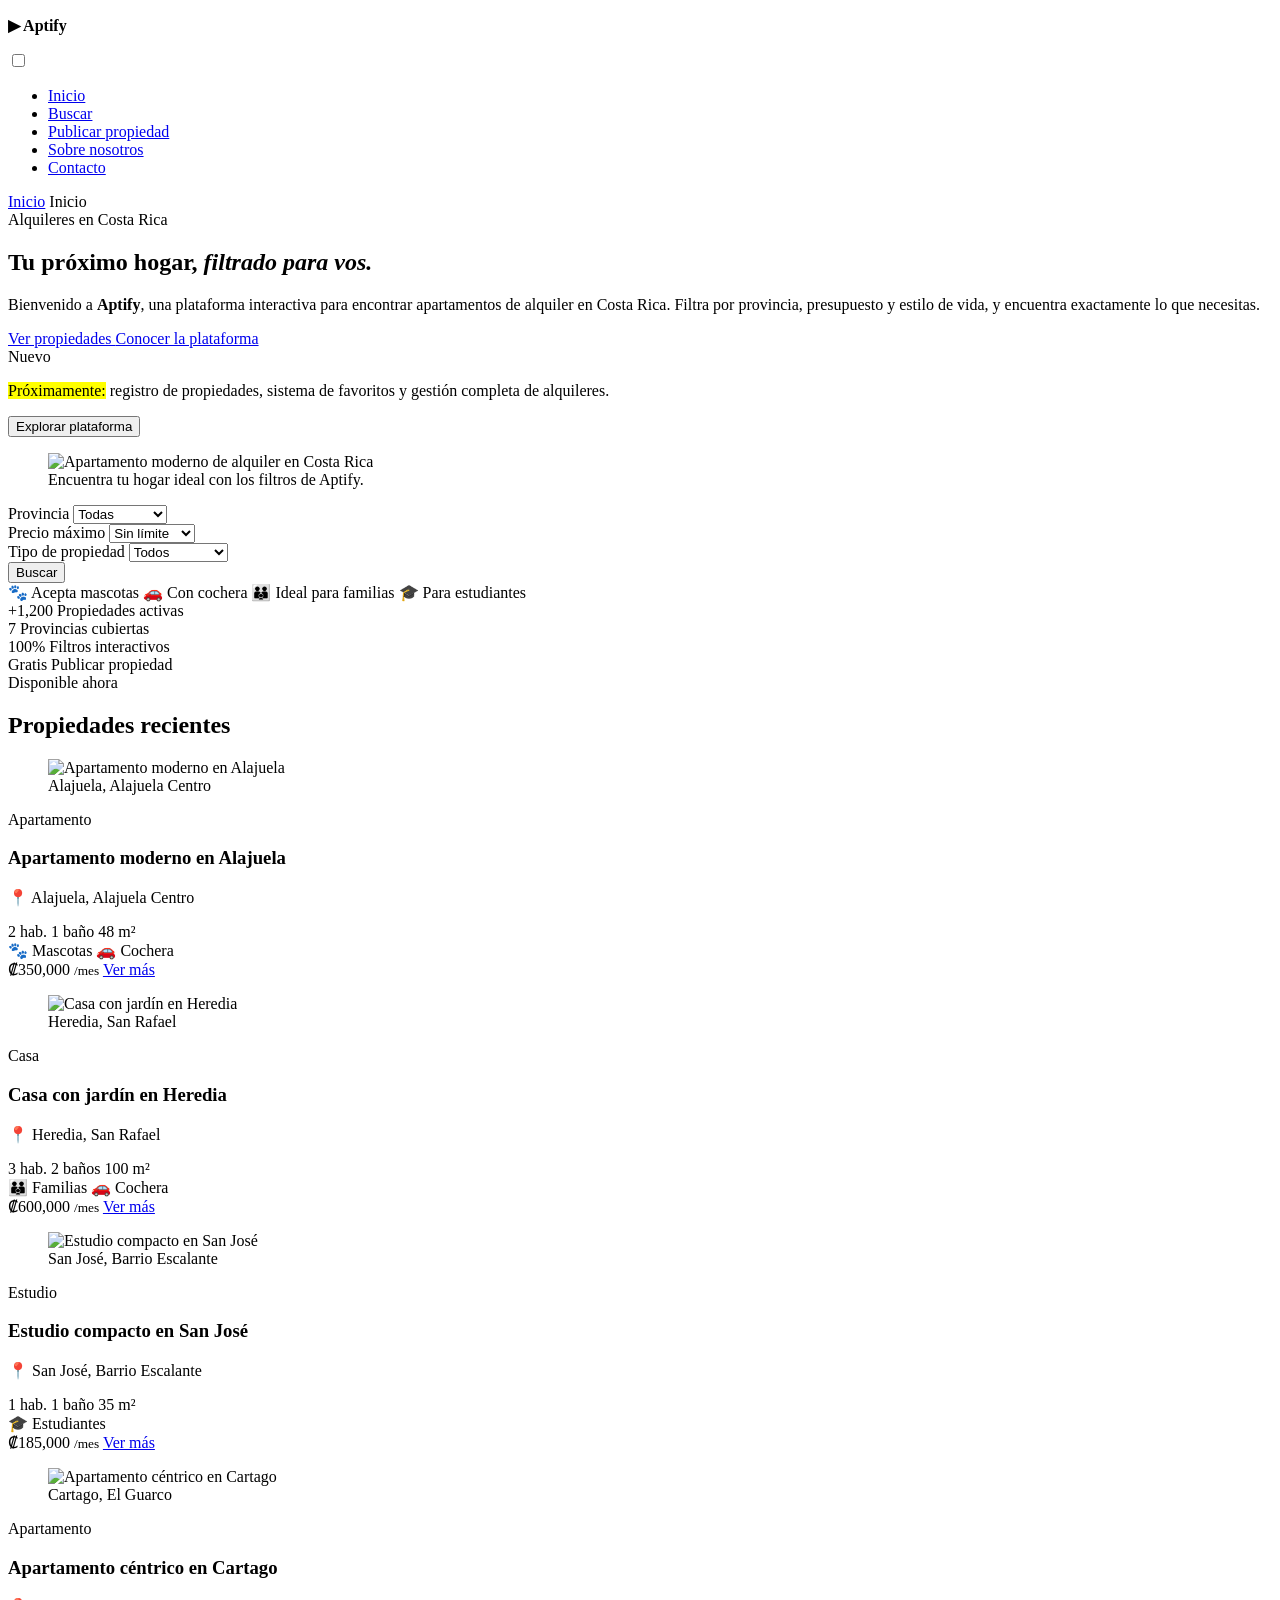
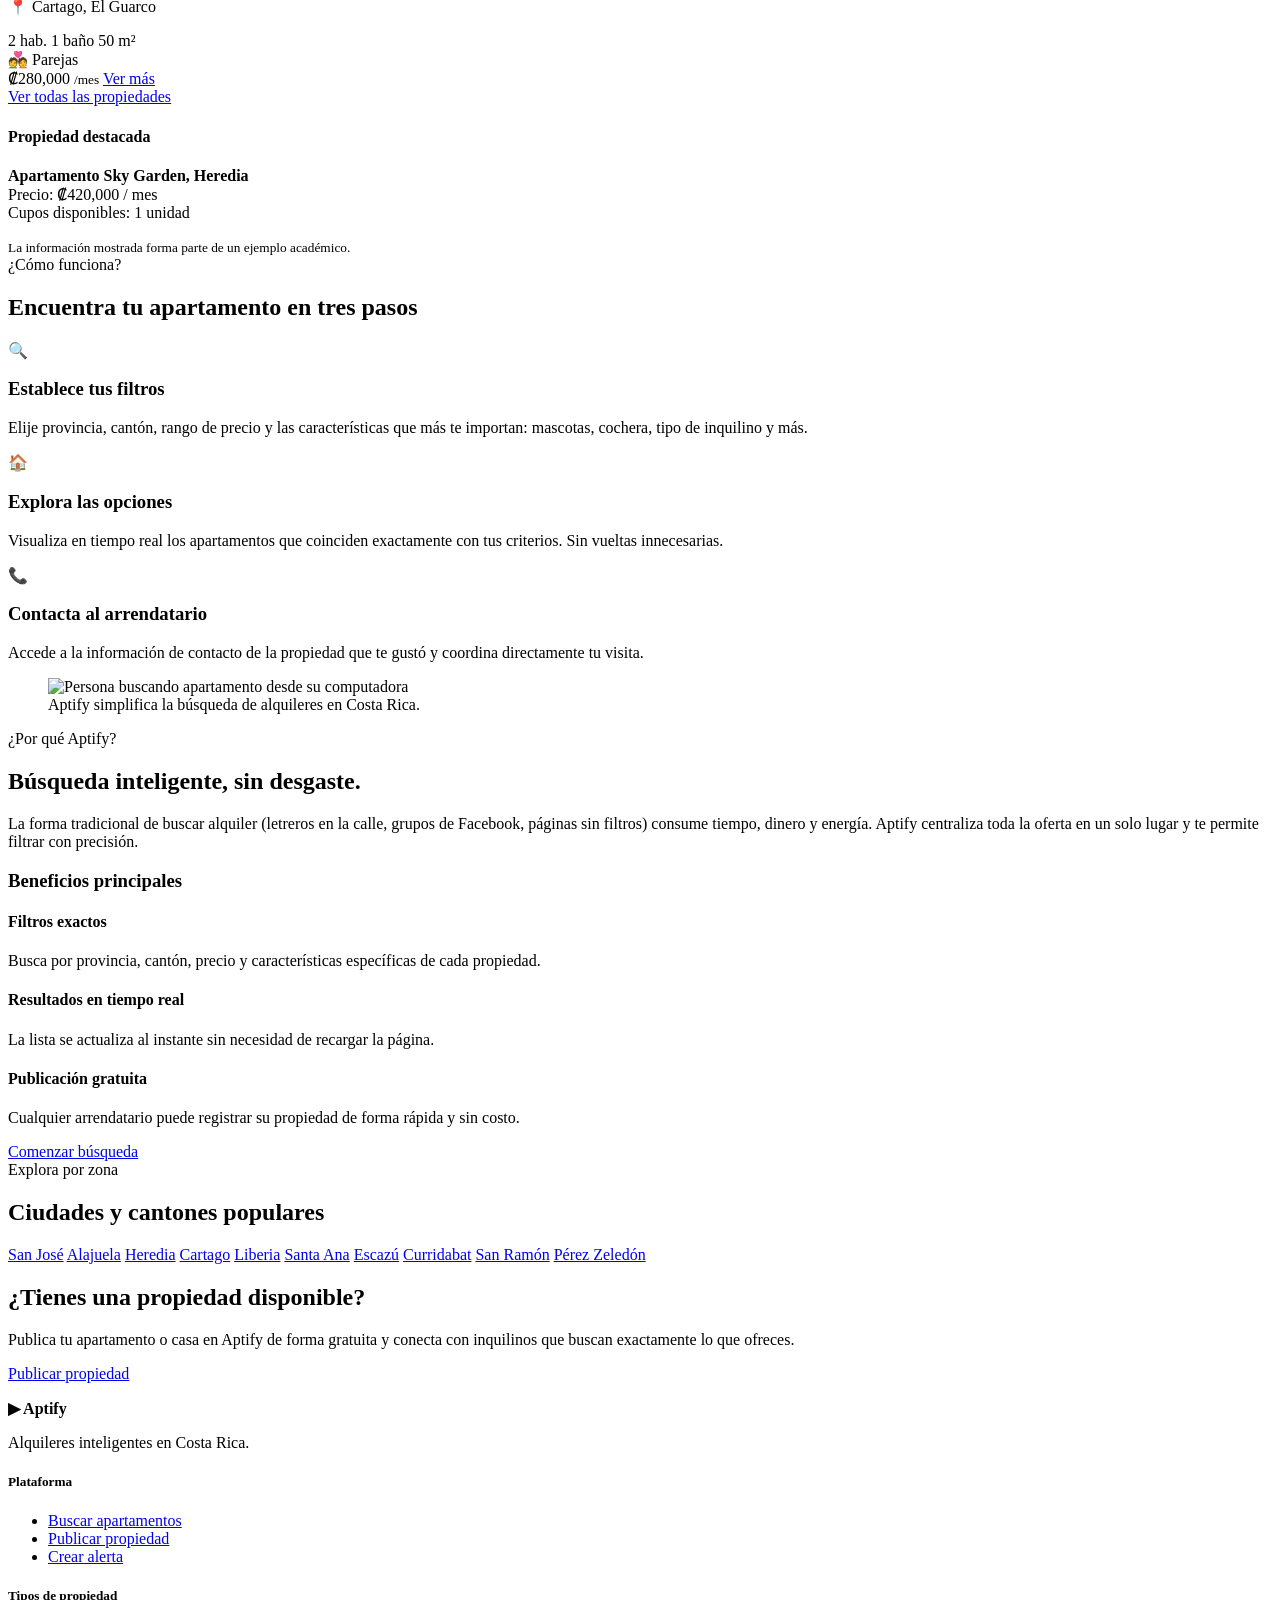
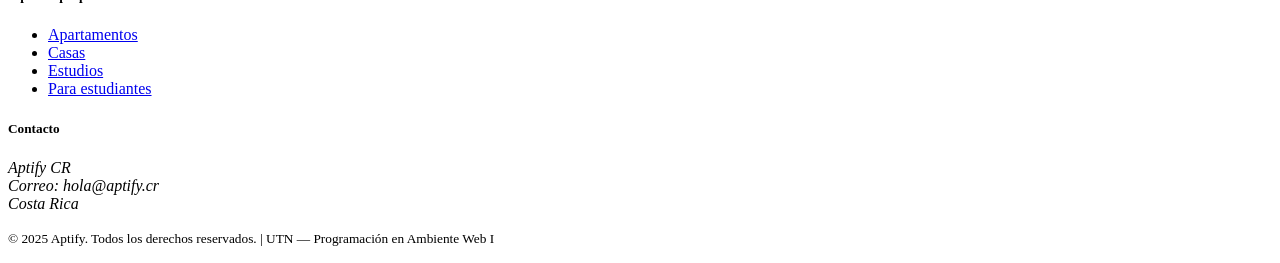
==== index.html @ e304b1ce "feat: Creación del index.html con su contenido, y el style.css sin su contenido" ====
<!DOCTYPE html>
<html lang="es">
<head>
    <meta charset="UTF-8">
    <meta name="viewport" content="width=device-width, initial-scale=1.0">
    <meta name="description" content="Aptify es una plataforma web para 
    buscar apartamentos de alquiler en Costa Rica, con filtros por ubicación, 
    precio y estilo de vida.">
    <meta name="keywords" content="apartamentos, alquiler, Costa Rica, 
    vivienda, mascotas, cochera, familias, estudiantes">
    <meta name="author" content="Aptify">
    <!-- CSS externo principal del sitio -->
    <link rel="stylesheet" href="css/style.css">
    <!-- Tipografías externas desde Google Fonts -->
    <link href="https://fonts.googleapis.com/css2?family=DM+Sans:wght@300;400;500;600&family=Playfair+Display:wght@600;700&display=swap" rel="stylesheet">
    <title>Aptify | Inicio</title>
</head>
<body>

    <!-- Encabezado principal fijo del sitio -->
    <header class="site-header">
        <div class="container header-content">
            <p class="logo"><strong>&#9654; Aptify</strong></p>
            <!-- Checkbox oculto para controlar el menú hamburguesa -->
            <input type="checkbox" id="menu-toggle" class="menu-toggle">
            <!-- Botón visual del menú hamburguesa -->
            <label for="menu-toggle" class="menu-button">
                <span></span>
                <span></span>
                <span></span>
            </label>
            <!-- Navegación principal -->
            <nav class="main-nav">
                <ul>
                    <li><a class="active-link" href="index.html">Inicio</a></li>
                    <li><a href="buscar.html">Buscar</a></li>
                    <li><a href="publicar.html">Publicar propiedad</a></li>
                    <li><a href="#sobre-aptify">Sobre nosotros</a></li>
                    <li><a href="#contacto">Contacto</a></li>
                </ul>
            </nav>
        </div>
    </header>

    <!-- Ubicación actual -->
    <nav class="breadcrumb" aria-label="Ubicación actual">
        <div class="container">
            <a href="index.html">Inicio</a>
            <span>Inicio</span>
        </div>
    </nav>

    <!-- Contenido principal -->
    <main>

        <!-- Sección hero con columnas flotantes -->
        <section id="hero" class="hero">
            <div class="container hero-content">
                <div class="hero-text">
                    <span class="hero-badge">Alquileres en Costa Rica</span>
                    <h1>Tu próximo hogar, <em>filtrado para vos.</em></h1>
                    <p>
                        Bienvenido a <strong>Aptify</strong>, una plataforma interactiva para encontrar
                        apartamentos de alquiler en Costa Rica. Filtra por provincia, presupuesto
                        y estilo de vida, y encuentra exactamente lo que necesitas.
                    </p>
                    <!-- Jerarquía visual de acciones -->
                    <div class="hero-actions">
                        <a class="btn-primary" href="buscar.html">
                            Ver propiedades
                        </a>
                        <a class="btn-link" href="#sobre-aptify">
                            Conocer la plataforma
                        </a>
                    </div>
                    <!-- Caja informativa relativa con etiqueta absoluta -->
                    <div class="hero-info">
                        <span class="info-label">Nuevo</span>
                        <p>
                            <mark>Próximamente:</mark> registro de propiedades, sistema de favoritos
                            y gestión completa de alquileres.
                        </p>
                        <button class="btn-secondary">
                            Explorar plataforma
                        </button>
                    </div>
                </div>
                <!-- Imagen representativa del hero -->
                <figure class="hero-image">
                    <!-- Cambiar el png cuando finalmente tenga una imagen decente -->
                    <img src="assets/images/hero-apartamentos.png" alt="Apartamento moderno de alquiler en Costa Rica">
                    <figcaption>
                        Encuentra tu hogar ideal con los filtros de Aptify.
                    </figcaption>
                </figure>
            </div>
            <!-- Barra de búsqueda rápida dentro del hero -->
            <div class="container">
                <div class="search-bar">
                    <div class="search-field">
                        <label for="provincia">Provincia</label>
                        <select id="provincia" name="provincia">
                            <option value="">Todas</option>
                            <option value="san-jose">San José</option>
                            <option value="alajuela">Alajuela</option>
                            <option value="heredia">Heredia</option>
                            <option value="cartago">Cartago</option>
                            <option value="guanacaste">Guanacaste</option>
                            <option value="puntarenas">Puntarenas</option>
                            <option value="limon">Limón</option>
                        </select>
                    </div>
                    <div class="search-field">
                        <label for="precio">Precio máximo</label>
                        <select id="precio" name="precio">
                            <option value="">Sin límite</option>
                            <option value="200000">₡200,000</option>
                            <option value="350000">₡350,000</option>
                            <option value="500000">₡500,000</option>
                            <option value="700000">₡700,000+</option>
                        </select>
                    </div>
                    <div class="search-field">
                        <label for="tipo">Tipo de propiedad</label>
                        <select id="tipo" name="tipo">
                            <option value="">Todos</option>
                            <option value="apartamento">Apartamento</option>
                            <option value="casa">Casa</option>
                            <option value="estudio">Estudio</option>
                        </select>
                    </div>
                    <button class="btn-primary search-btn">Buscar</button>
                </div>
                <!-- Etiquetas de filtros rápidos -->
                <div class="quick-tags">
                    <span class="tag">&#128062; Acepta mascotas</span>
                    <span class="tag">&#128663; Con cochera</span>
                    <span class="tag">&#128106; Ideal para familias</span>
                    <span class="tag">&#127891; Para estudiantes</span>
                </div>
            </div>
        </section>

        <!-- Estadísticas generales de la plataforma -->
        <section class="stats-section">
            <div class="container stats-grid">
                <div class="stat-card">
                    <span class="stat-num">+1,200</span>
                    <span class="stat-label">Propiedades activas</span>
                </div>
                <div class="stat-card">
                    <span class="stat-num">7</span>
                    <span class="stat-label">Provincias cubiertas</span>
                </div>
                <div class="stat-card">
                    <span class="stat-num">100%</span>
                    <span class="stat-label">Filtros interactivos</span>
                </div>
                <div class="stat-card">
                    <span class="stat-num">Gratis</span>
                    <span class="stat-label">Publicar propiedad</span>
                </div>
            </div>
        </section>

        <!-- Propiedades recientes destacadas -->
        <section class="listings-section">
            <div class="container">
                <span class="section-eyebrow">Disponible ahora</span>
                <h2>Propiedades recientes</h2>
                <div class="listings-grid">

                    <!-- Ejemplo, tarjeta de propiedad 1 -->
                    <article class="property-card">
                        <figure>
                            <img src="assets/images/prop-alajuela.png" alt="Apartamento moderno en Alajuela">
                            <figcaption>Alajuela, Alajuela Centro</figcaption>
                        </figure>
                        <span class="card-label">Apartamento</span>
                        <div class="property-card-content">
                            <h3>Apartamento moderno en Alajuela</h3>
                            <p class="property-location">&#128205; Alajuela, Alajuela Centro</p>
                            <div class="property-features">
                                <span>2 hab.</span>
                                <span>1 baño</span>
                                <span>48 m²</span>
                            </div>
                            <div class="property-tags">
                                <span class="tag tag-sm">&#128062; Mascotas</span>
                                <span class="tag tag-sm">&#128663; Cochera</span>
                            </div>
                            <div class="property-footer">
                                <span class="property-price">₡350,000 <small>/mes</small></span>
                                <a href="#" class="btn-card">Ver más</a>
                            </div>
                        </div>
                    </article>

                    <!-- Ejemplo, tarjeta de propiedad 2 -->
                    <article class="property-card">
                        <figure>
                            <img src="assets/images/prop-heredia.png" alt="Casa con jardín en Heredia">
                            <figcaption>Heredia, San Rafael</figcaption>
                        </figure>
                        <span class="card-label">Casa</span>
                        <div class="property-card-content">
                            <h3>Casa con jardín en Heredia</h3>
                            <p class="property-location">&#128205; Heredia, San Rafael</p>
                            <div class="property-features">
                                <span>3 hab.</span>
                                <span>2 baños</span>
                                <span>100 m²</span>
                            </div>
                            <div class="property-tags">
                                <span class="tag tag-sm">&#128106; Familias</span>
                                <span class="tag tag-sm">&#128663; Cochera</span>
                            </div>
                            <div class="property-footer">
                                <span class="property-price">₡600,000 <small>/mes</small></span>
                                <a href="#" class="btn-card">Ver más</a>
                            </div>
                        </div>
                    </article>

                    <!-- Ejemplo, tarjeta de propiedad 3 -->
                    <article class="property-card">
                        <figure>
                            <img src="assets/images/prop-sanjose.png" alt="Estudio compacto en San José">
                            <figcaption>San José, Barrio Escalante</figcaption>
                        </figure>
                        <span class="card-label">Estudio</span>
                        <div class="property-card-content">
                            <h3>Estudio compacto en San José</h3>
                            <p class="property-location">&#128205; San José, Barrio Escalante</p>
                            <div class="property-features">
                                <span>1 hab.</span>
                                <span>1 baño</span>
                                <span>35 m²</span>
                            </div>
                            <div class="property-tags">
                                <span class="tag tag-sm">&#127891; Estudiantes</span>
                            </div>
                            <div class="property-footer">
                                <span class="property-price">₡185,000 <small>/mes</small></span>
                                <a href="#" class="btn-card">Ver más</a>
                            </div>
                        </div>
                    </article>

                    <!-- Ejemplo, tarjeta de propiedad 4 -->
                    <article class="property-card">
                        <figure>
                            <img src="assets/images/prop-cartago.png" alt="Apartamento céntrico en Cartago">
                            <figcaption>Cartago, El Guarco</figcaption>
                        </figure>
                        <span class="card-label">Apartamento</span>
                        <div class="property-card-content">
                            <h3>Apartamento céntrico en Cartago</h3>
                            <p class="property-location">&#128205; Cartago, El Guarco</p>
                            <div class="property-features">
                                <span>2 hab.</span>
                                <span>1 baño</span>
                                <span>50 m²</span>
                            </div>
                            <div class="property-tags">
                                <span class="tag tag-sm">&#128145; Parejas</span>
                            </div>
                            <div class="property-footer">
                                <span class="property-price">₡280,000 <small>/mes</small></span>
                                <a href="#" class="btn-card">Ver más</a>
                            </div>
                        </div>
                    </article>

                </div>
                <!-- Acción para ver todas las propiedades -->
                <div class="listings-cta">
                    <a href="buscar.html" class="btn-primary">Ver todas las propiedades</a>
                </div>
            </div>
        </section>

        <!-- Aside: propiedad destacada -->
        <aside>
            <h4>Propiedad destacada</h4>
            <p>
                <strong>Apartamento Sky Garden, Heredia</strong><br>
                Precio: <span>₡420,000 / mes</span><br>
                Cupos disponibles: <span>1 unidad</span>
            </p>
            <small>
                La información mostrada forma parte de un ejemplo académico.
            </small>
        </aside>

        <!-- Cómo funciona la plataforma -->
        <section id="como-funciona" class="how-section">
            <div class="container">
                <span class="section-eyebrow">¿Cómo funciona?</span>
                <h2>Encuentra tu apartamento en tres pasos</h2>
                <div class="steps-grid">
                    <article class="step-card">
                        <div class="step-icon">&#128269;</div>
                        <h3>Establece tus filtros</h3>
                        <p>Elije provincia, cantón, rango de precio y las características 
                            que más te importan: mascotas, cochera, tipo de inquilino y más.</p>
                    </article>
                    <article class="step-card">
                        <div class="step-icon">&#127968;</div>
                        <h3>Explora las opciones</h3>
                        <p>Visualiza en tiempo real los apartamentos que coinciden 
                            exactamente con tus criterios. Sin vueltas innecesarias.</p>
                    </article>
                    <article class="step-card">
                        <div class="step-icon">&#128222;</div>
                        <h3>Contacta al arrendatario</h3>
                        <p>Accede a la información de contacto de la propiedad que te 
                            gustó y coordina directamente tu visita.</p>
                    </article>
                </div>
            </div>
        </section>

        <!-- Por qué elegir Aptify -->
        <section id="sobre-aptify" class="about-section">
            <div class="container about-content">
                <!-- Imagen representativa para cuando la tengamos -->
                <figure class="about-image">
                    <img src="assets/images/about-aptify.png" alt="Persona buscando apartamento desde su computadora">
                    <figcaption>
                        Aptify simplifica la búsqueda de alquileres en Costa Rica.
                    </figcaption>
                </figure>
                <div class="about-text">
                    <span class="section-eyebrow">¿Por qué Aptify?</span>
                    <h2>Búsqueda inteligente, sin desgaste.</h2>
                    <p>
                        La forma tradicional de buscar alquiler (letreros en la calle, grupos de
                        Facebook, páginas sin filtros) consume tiempo, dinero y energía. Aptify
                        centraliza toda la oferta en un solo lugar y te permite filtrar con precisión.
                    </p>
                    <h3>Beneficios principales</h3>
                    <div class="benefits-grid">
                        <article class="benefit-card">
                            <h4>Filtros exactos</h4>
                            <p>Busca por provincia, cantón, precio y características 
                                específicas de cada propiedad.</p>
                        </article>
                        <article class="benefit-card">
                            <h4>Resultados en tiempo real</h4>
                            <p>La lista se actualiza al instante sin necesidad de recargar la página.</p>
                        </article>
                        <article class="benefit-card">
                            <h4>Publicación gratuita</h4>
                            <p>Cualquier arrendatario puede registrar su propiedad de forma rápida y sin costo.</p>
                        </article>
                    </div>
                    <a href="buscar.html" class="btn-primary">Comenzar búsqueda</a>
                </div>
            </div>
        </section>

        <!-- Zonas populares para alquilar -->
        <section class="locations-section">
            <div class="container">
                <span class="section-eyebrow">Explora por zona</span>
                <h2>Ciudades y cantones populares</h2>
                <div class="locations-grid">
                    <a href="#" class="location-chip">San José</a>
                    <a href="#" class="location-chip">Alajuela</a>
                    <a href="#" class="location-chip">Heredia</a>
                    <a href="#" class="location-chip">Cartago</a>
                    <a href="#" class="location-chip">Liberia</a>
                    <a href="#" class="location-chip">Santa Ana</a>
                    <a href="#" class="location-chip">Escazú</a>
                    <a href="#" class="location-chip">Curridabat</a>
                    <a href="#" class="location-chip">San Ramón</a>
                    <a href="#" class="location-chip">Pérez Zeledón</a>
                </div>
            </div>
        </section>

        <!-- Banner de llamada a acción: publicar propiedad -->
        <section class="cta-banner">
            <div class="container cta-content">
                <div class="cta-text">
                    <h2>¿Tienes una propiedad disponible?</h2>
                    <p>
                        Publica tu apartamento o casa en Aptify de forma gratuita y conecta
                        con inquilinos que buscan exactamente lo que ofreces.
                    </p>
                </div>
                <a href="publicar.html" class="btn-gold">Publicar propiedad</a>
            </div>
        </section>

    </main>

    <!-- Pie de página -->
    <footer id="contacto">
        <div class="container footer-content">
            <div class="footer-brand">
                <p class="footer-logo"><strong>&#9654; Aptify</strong></p>
                <p class="footer-tagline">Alquileres inteligentes en Costa Rica.</p>
            </div>
            <div class="footer-col">
                <h5>Plataforma</h5>
                <ul>
                    <li><a href="buscar.html">Buscar apartamentos</a></li>
                    <li><a href="publicar.html">Publicar propiedad</a></li>
                    <li><a href="#">Crear alerta</a></li>
                </ul>
            </div>
            <div class="footer-col">
                <h5>Tipos de propiedad</h5>
                <ul>
                    <li><a href="#">Apartamentos</a></li>
                    <li><a href="#">Casas</a></li>
                    <li><a href="#">Estudios</a></li>
                    <li><a href="#">Para estudiantes</a></li>
                </ul>
            </div>
            <div class="footer-col">
                <h5>Contacto</h5>
                <address>
                    Aptify CR<br>
                    Correo: hola@aptify.cr<br>
                    Costa Rica
                </address>
            </div>
        </div>
        <p>
            <small>&copy; 2025 Aptify. Todos los derechos reservados. | UTN — Programación en Ambiente Web I</small>
        </p>
    </footer>

</body>
</html>
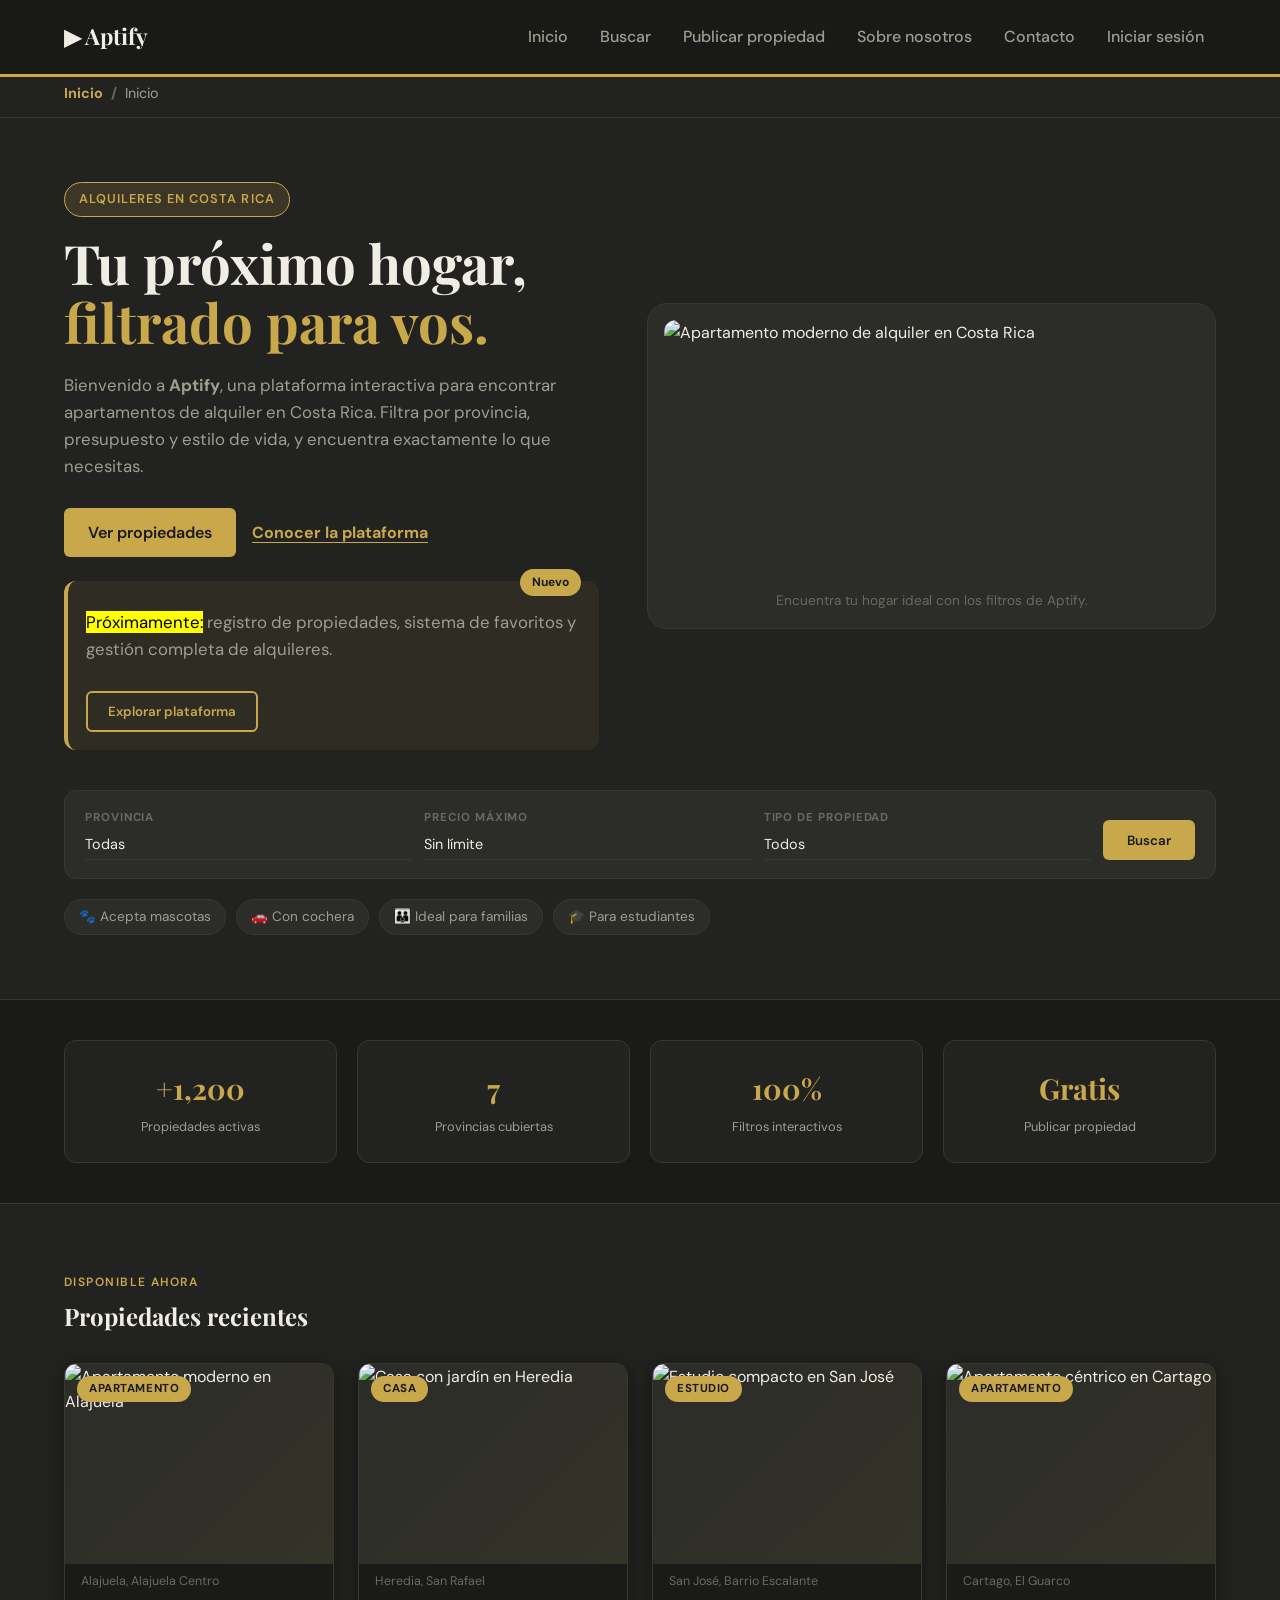
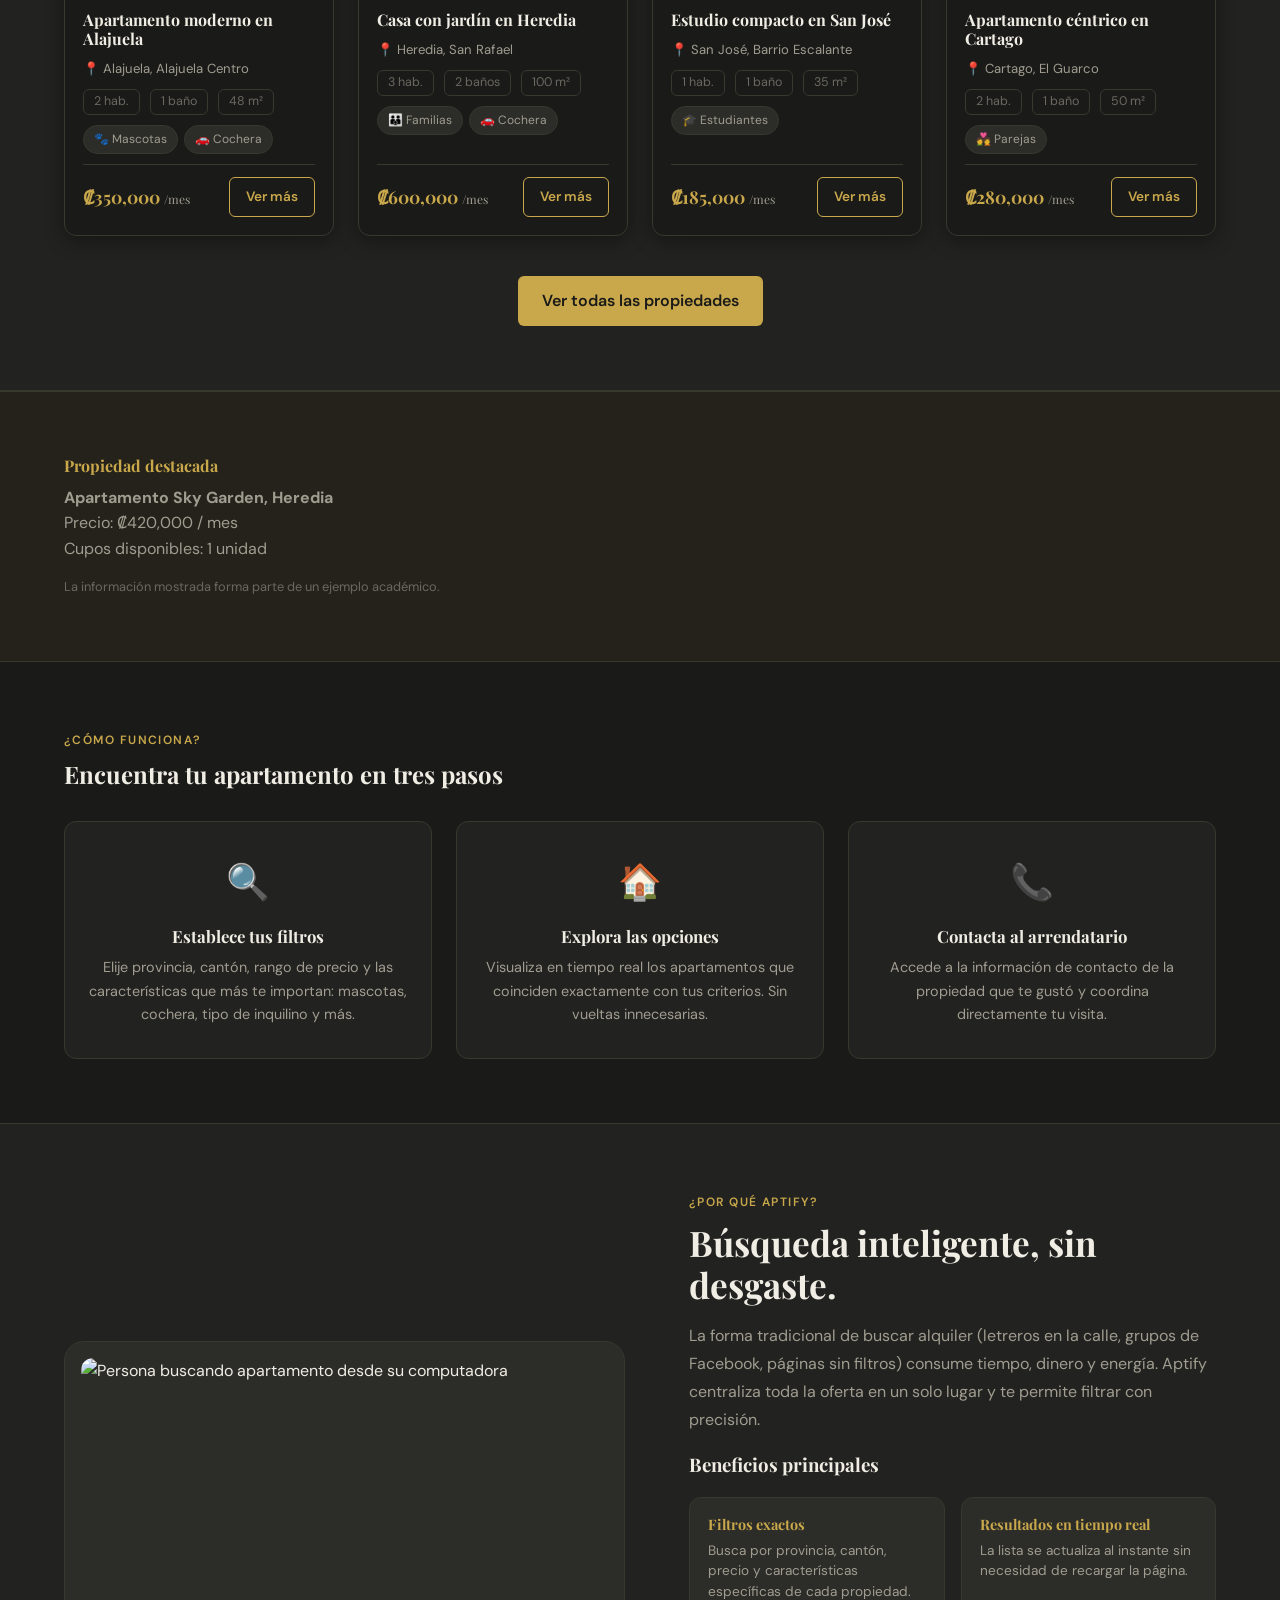
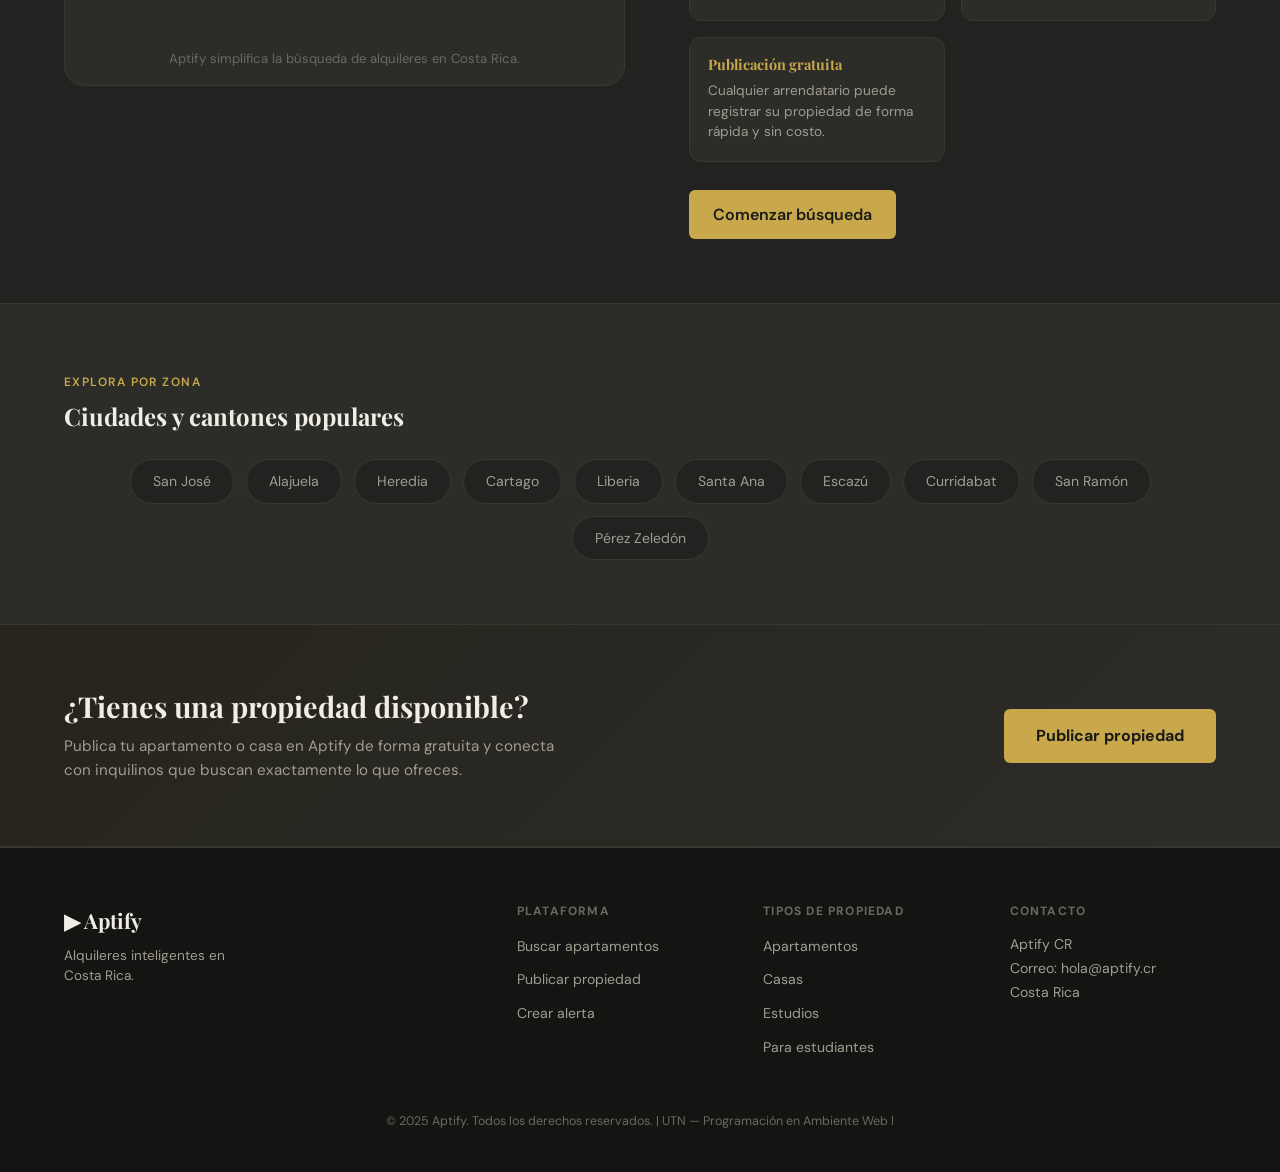
==== commit 6f5c4f46: "Update HTML actualizado para el inicio de sección" ====
--- a/index.html
+++ b/index.html
@@ -32,11 +32,16 @@
             <!-- Navegación principal -->
             <nav class="main-nav">
                 <ul>
-                    <li><a class="active-link" href="index.html">Inicio</a></li>
+                    <li><a href="index.html">Inicio</a></li>
                     <li><a href="buscar.html">Buscar</a></li>
                     <li><a href="publicar.html">Publicar propiedad</a></li>
                     <li><a href="#sobre-aptify">Sobre nosotros</a></li>
-                    <li><a href="#contacto">Contacto</a></li>
+                    <li><a href="#contacto">Contacto</a></li>        
+                    <li id="nav-login"><a href="acceso.html">Iniciar sesión</a></li>        
+                    <li id="nav-user" style="display: none;">
+                        <span class="user-greeting">Hola, <b id="user-name-display">Usuario</b></span>
+                        <a href="#" id="btn-logout" class="btn-card">Salir</a>
+                    </li>
                 </ul>
             </nav>
         </div>
@@ -434,5 +439,7 @@
         </p>
     </footer>
 
+    <script src="js/auth.js"></script>
+    
 </body>
-</html>+</html>
--- a/css/style.css
+++ b/css/style.css
@@ -0,0 +1,1080 @@
+/* =========================
+    Reglas generales del sitio
+   ========================= */
+
+/* Elimina márgenes y espacios automáticos del navegador */
+* {
+    margin: 0;
+    padding: 0;
+    box-sizing: border-box;
+}
+
+/* Configuración general del documento */
+html {
+    font-size: 16px;
+    scroll-behavior: smooth;
+}
+
+/* Estilo general del sitio */
+body {
+    font-family: 'DM Sans', Arial, Helvetica, sans-serif;
+    background-color: #1a1a18;
+    color: #f0ede4;
+    line-height: 1.6;
+    /* Espacio para que el header fijo no tape el contenido */
+    padding-top: 70px;
+}
+
+/* Multimedia adaptable (cuando la tengamos) */
+img,
+video,
+iframe {
+    max-width: 100%;
+}
+
+/* Evita deformación y espacios inferiores en imágenes */
+img {
+    height: auto;
+    display: block;
+}
+
+/* Enlaces sin subrayado */
+a {
+    text-decoration: none;
+}
+
+/* Viñetas dentro del bloque */
+ul {
+    list-style-position: inside;
+}
+
+/* =========================
+    VARIABLES DE COLOR Y TIPOGRAFÍA
+    Paleta principal del sitio
+   ========================= */
+
+:root {
+    --color-fondo: #1a1a18;
+    --color-superficie: #222220;
+    --color-superficie-2: #2c2c29;
+    --color-borde: #38382f;
+    --color-dorado: #c9a84c;
+    --color-dorado-claro: #e0be7c;
+    --color-texto: #f0ede4;
+    --color-texto-suave: #a09d90;
+    --color-texto-tenue: #6b6860;
+    --fuente-display: 'Playfair Display', Georgia, serif;
+    --fuente-cuerpo: 'DM Sans', Arial, sans-serif;
+    --radio-sm: 6px;
+    --radio-md: 12px;
+    --radio-lg: 20px;
+    --radio-pill: 100px;
+}
+
+/* =========================
+    UTILIDADES GENERALES
+   ========================= */
+
+/* Contenedor centrado reutilizable */
+.container {
+    width: min(90%, 1200px);
+    margin: 0 auto;
+}
+
+/* Separación general entre secciones */
+section,
+aside {
+    padding: 64px 0;
+}
+
+/* Estilo base para títulos */
+h1, h2, h3, h4, h5, h6 {
+    color: var(--color-texto);
+    margin-bottom: 15px;
+    font-family: var(--fuente-display);
+    line-height: 1.2;
+}
+
+/* Separación entre párrafos */
+p {
+    margin-bottom: 15px;
+    color: var(--color-texto-suave);
+}
+
+/* Etiqueta superior de sección */
+.section-eyebrow {
+    display: inline-block;
+    font-size: 0.75rem;
+    font-weight: 600;
+    letter-spacing: 0.12em;
+    text-transform: uppercase;
+    color: var(--color-dorado);
+    margin-bottom: 10px;
+}
+
+/* =========================
+    HEADER Y NAVEGACIÓN
+   ========================= */
+
+/* Header fijo superior */
+.site-header {
+    background-color: rgba(26, 26, 24, 0.95);
+    color: var(--color-texto);
+    padding: 16px 0;
+    border-bottom: 3px solid var(--color-dorado);
+    position: fixed;
+    top: 0;
+    left: 0;
+    width: 100%;
+    z-index: 1000;
+    backdrop-filter: blur(10px);
+}
+
+/* Flexbox alinea logo, menú y botón hamburguesa */
+.header-content {
+    display: flex;
+    align-items: center;
+    justify-content: space-between;
+    gap: 20px;
+}
+
+/* Logo del sitio */
+.logo {
+    font-size: 1.4rem;
+    margin-bottom: 0;
+    white-space: nowrap;
+    font-family: var(--fuente-display);
+    color: var(--color-texto);
+}
+
+/* Checkbox oculto para abrir/cerrar menú */
+.menu-toggle {
+    display: none;
+}
+
+/* Botón hamburguesa oculto en escritorio */
+.menu-button {
+    display: none;
+    width: 38px;
+    height: 32px;
+    cursor: pointer;
+}
+
+/* Líneas del botón hamburguesa */
+.menu-button span {
+    display: block;
+    height: 4px;
+    margin-bottom: 6px;
+    background-color: var(--color-texto);
+    border-radius: 4px;
+}
+
+/* Menú principal */
+.main-nav ul {
+    list-style: none;
+    /* Flexbox organiza enlaces en fila */
+    display: flex;
+    align-items: center;
+    gap: 8px;
+}
+
+/* Enlaces del menú */
+.main-nav a {
+    color: var(--color-texto-suave);
+    font-weight: 500;
+    padding: 8px 12px;
+    border-radius: var(--radio-sm);
+    display: inline-block;
+    transition: background-color 0.2s, color 0.2s;
+}
+
+/* Cambio visual al pasar el mouse */
+.main-nav a:hover {
+    background-color: var(--color-dorado);
+    color: var(--color-fondo);
+}
+
+/* Indicador de página activa */
+.active-link {
+    background-color: var(--color-dorado);
+    color: var(--color-fondo) !important;
+    font-weight: 600;
+}
+
+/* =========================
+    UX: UBICACIÓN ACTUAL
+   ========================= */
+
+/* Barra que muestra dónde está el usuario */
+.breadcrumb {
+    background-color: var(--color-superficie);
+    border-bottom: 1px solid var(--color-borde);
+    padding: 12px 0;
+}
+
+/* Distribución simple de la ruta */
+.breadcrumb .container {
+    display: flex;
+    gap: 8px;
+    align-items: center;
+    font-size: 0.9rem;
+}
+
+/* Separador visual sin agregar texto extra al HTML */
+.breadcrumb a::after {
+    content: "/";
+    margin-left: 8px;
+    color: var(--color-texto-tenue);
+}
+
+.breadcrumb a {
+    color: var(--color-dorado);
+    font-weight: bold;
+}
+
+.breadcrumb span {
+    color: var(--color-texto-suave);
+}
+
+/* =========================
+    BOTONES
+   ========================= */
+
+/* Botón principal con fondo dorado */
+.btn-primary {
+    display: inline-block;
+    background-color: var(--color-dorado);
+    color: var(--color-fondo);
+    padding: 12px 24px;
+    border-radius: var(--radio-sm);
+    font-weight: 600;
+    font-family: var(--fuente-cuerpo);
+    border: none;
+    cursor: pointer;
+    transition: background-color 0.2s, transform 0.15s;
+}
+
+/* Hover del botón principal */
+.btn-primary:hover {
+    background-color: var(--color-dorado-claro);
+    transform: translateY(-1px);
+}
+
+/* Botón secundario */
+.btn-secondary {
+    background-color: transparent;
+    color: var(--color-dorado);
+    border: 2px solid var(--color-dorado);
+    padding: 10px 20px;
+    border-radius: var(--radio-sm);
+    font-weight: 600;
+    font-family: var(--fuente-cuerpo);
+    cursor: pointer;
+    transition: background-color 0.2s, color 0.2s;
+}
+
+/* Hover del botón secundario */
+.btn-secondary:hover {
+    background-color: var(--color-dorado);
+    color: var(--color-fondo);
+}
+
+/* Enlace con apariencia de texto */
+.btn-link {
+    color: var(--color-dorado);
+    font-weight: bold;
+    text-decoration: underline;
+    text-underline-offset: 4px;
+}
+
+/* Botón dentro de tarjetas */
+.btn-card {
+    display: inline-block;
+    background-color: transparent;
+    color: var(--color-dorado);
+    border: 1px solid var(--color-dorado);
+    padding: 8px 16px;
+    border-radius: var(--radio-sm);
+    font-weight: 600;
+    font-size: 0.85rem;
+    transition: background-color 0.2s, color 0.2s;
+}
+
+/* Hover del botón de tarjeta */
+.btn-card:hover {
+    background-color: var(--color-dorado);
+    color: var(--color-fondo);
+}
+
+/* Botón dorado grande para CTA (Call to Action) */
+.btn-gold {
+    display: inline-block;
+    background-color: var(--color-dorado);
+    color: var(--color-fondo);
+    padding: 14px 32px;
+    border-radius: var(--radio-sm);
+    font-weight: 700;
+    font-size: 1rem;
+    transition: background-color 0.2s, transform 0.15s;
+}
+
+/* Hover del botón dorado */
+.btn-gold:hover {
+    background-color: var(--color-dorado-claro);
+    transform: translateY(-1px);
+}
+
+/* =========================
+    ETIQUETAS
+   ========================= */
+
+/* Etiqueta base */
+.tag {
+    display: inline-flex;
+    align-items: center;
+    gap: 4px;
+    padding: 6px 14px;
+    border-radius: var(--radio-pill);
+    background-color: var(--color-superficie-2);
+    border: 1px solid var(--color-borde);
+    font-size: 0.85rem;
+    color: var(--color-texto-suave);
+}
+
+/* Etiqueta pequeña para tarjetas */
+.tag-sm {
+    padding: 4px 10px;
+    font-size: 0.75rem;
+}
+
+/* =========================
+    HERO
+   ========================= */
+
+.hero {
+    background-color: var(--color-superficie);
+    padding: 64px 0;
+    border-bottom: 1px solid var(--color-borde);
+}
+
+/* Flexbox crea dos columnas en el hero */
+.hero-content {
+    display: flex;
+    align-items: center;
+    gap: 48px;
+    margin-bottom: 40px;
+}
+
+/* Columna de texto */
+.hero-text {
+    flex: 1;
+}
+
+/* Título principal del hero */
+.hero-text h1 {
+    font-size: clamp(2rem, 4.5vw, 3.4rem);
+    color: var(--color-texto);
+    margin-bottom: 20px;
+    line-height: 1.1;
+}
+
+/* Palabra en cursiva y dorada del título */
+.hero-text h1 em {
+    font-style: normal;
+    color: var(--color-dorado);
+}
+
+/* Texto descriptivo del hero */
+.hero-text p {
+    font-size: 1.05rem;
+    color: var(--color-texto-suave);
+    margin-bottom: 28px;
+}
+
+/* Etiqueta decorativa del hero */
+.hero-badge {
+    display: inline-block;
+    background-color: rgba(201, 168, 76, 0.15);
+    color: var(--color-dorado);
+    border: 1px solid var(--color-dorado);
+    padding: 6px 14px;
+    border-radius: var(--radio-pill);
+    font-weight: 600;
+    font-size: 0.8rem;
+    letter-spacing: 0.08em;
+    text-transform: uppercase;
+    margin-bottom: 16px;
+}
+
+/* Columna de imagen del hero */
+.hero-image {
+    flex: 1;
+    background-color: var(--color-superficie-2);
+    padding: 16px;
+    border-radius: var(--radio-lg);
+    border: 1px solid var(--color-borde);
+}
+
+/* Imagen del hero */
+.hero-image img {
+    width: 100%;
+    border-radius: var(--radio-md);
+    /* Placeholder mientras no hay imagen real */
+    min-height: 260px;
+    background-color: var(--color-superficie-2);
+    object-fit: cover;
+}
+
+/* Pie de imagen del hero */
+.hero-image figcaption {
+    margin-top: 10px;
+    font-size: 0.85rem;
+    color: var(--color-texto-tenue);
+    text-align: center;
+}
+
+/* Caja informativa: posición relativa para la etiqueta absoluta */
+.hero-info {
+    margin-top: 24px;
+    padding: 28px 18px 18px 18px;
+    background-color: rgba(201, 168, 76, 0.07);
+    border-left: 4px solid var(--color-dorado);
+    border-radius: var(--radio-md);
+    position: relative;
+}
+
+/* Etiqueta flotante de la caja informativa */
+.info-label {
+    position: absolute;
+    top: -12px;
+    right: 18px;
+    background-color: var(--color-dorado);
+    color: var(--color-fondo);
+    padding: 4px 12px;
+    border-radius: var(--radio-pill);
+    font-size: 0.75rem;
+    font-weight: 700;
+    z-index: 2;
+}
+
+/* Jerarquía de acciones del hero */
+.hero-actions {
+    display: flex;
+    align-items: center;
+    gap: 16px;
+    flex-wrap: wrap;
+    margin-bottom: 24px;
+}
+
+/* =========================
+    BARRA DE BÚSQUEDA
+   ========================= */
+
+/* Contenedor general de la barra */
+.search-bar {
+    display: flex;
+    align-items: flex-end;
+    gap: 12px;
+    background-color: var(--color-superficie-2);
+    border: 1px solid var(--color-borde);
+    border-radius: var(--radio-md);
+    padding: 18px 20px;
+    margin-bottom: 20px;
+    flex-wrap: wrap;
+}
+
+/* Cada campo de la barra */
+.search-field {
+    display: flex;
+    flex-direction: column;
+    gap: 4px;
+    flex: 1;
+    min-width: 130px;
+}
+
+/* Etiqueta del campo */
+.search-field label {
+    font-size: 0.72rem;
+    font-weight: 700;
+    letter-spacing: 0.08em;
+    text-transform: uppercase;
+    color: var(--color-texto-tenue);
+}
+
+/* Select del campo */
+.search-field select {
+    background-color: transparent;
+    border: none;
+    border-bottom: 1px solid var(--color-borde);
+    color: var(--color-texto);
+    font-family: var(--fuente-cuerpo);
+    font-size: 0.9rem;
+    padding: 4px 0 6px;
+    outline: none;
+    cursor: pointer;
+    appearance: none;
+}
+
+/* Select al enfocar */
+.search-field select:focus {
+    border-bottom-color: var(--color-dorado);
+}
+
+/* Opciones del select */
+.search-field select option {
+    background-color: var(--color-superficie-2);
+    color: var(--color-texto);
+}
+
+/* Botón de búsqueda dentro de la barra */
+.search-btn {
+    flex-shrink: 0;
+    height: 40px;
+    padding: 0 24px;
+}
+
+/* Fila de etiquetas rápidas */
+.quick-tags {
+    display: flex;
+    flex-wrap: wrap;
+    gap: 10px;
+}
+
+/* =========================
+    ESTADÍSTICAS
+   ========================= */
+
+.stats-section {
+    background-color: var(--color-fondo);
+    padding: 40px 0;
+    border-bottom: 1px solid var(--color-borde);
+}
+
+/* Grid de tarjetas de estadísticas */
+.stats-grid {
+    display: grid;
+    grid-template-columns: repeat(auto-fit, minmax(180px, 1fr));
+    gap: 20px;
+}
+
+/* Tarjeta de estadística */
+.stat-card {
+    background-color: var(--color-superficie);
+    border: 1px solid var(--color-borde);
+    border-radius: var(--radio-md);
+    padding: 24px;
+    text-align: center;
+    display: flex;
+    flex-direction: column;
+    gap: 6px;
+}
+
+/* Número principal de la estadística */
+.stat-num {
+    font-family: var(--fuente-display);
+    font-size: 1.8rem;
+    font-weight: 700;
+    color: var(--color-dorado);
+}
+
+/* Descripción de la estadística */
+.stat-label {
+    font-size: 0.8rem;
+    color: var(--color-texto-suave);
+}
+
+/* =========================
+    TARJETAS DE PROPIEDADES
+   ========================= */
+
+.listings-section {
+    background-color: var(--color-superficie);
+    border-bottom: 1px solid var(--color-borde);
+}
+
+/* Grid crea columnas automáticas y responsivas */
+.listings-grid {
+    display: grid;
+    grid-template-columns: repeat(auto-fit, minmax(260px, 1fr));
+    gap: 24px;
+    align-items: stretch;
+    margin-top: 32px;
+    margin-bottom: 40px;
+}
+
+/* Tarjeta de propiedad */
+.property-card {
+    background-color: var(--color-fondo);
+    border: 1px solid var(--color-borde);
+    border-radius: var(--radio-md);
+    overflow: hidden;
+    box-shadow: 0 4px 20px rgba(0, 0, 0, 0.4);
+    position: relative;
+    /* Flex interno mantiene el contenido ordenado verticalmente */
+    display: flex;
+    flex-direction: column;
+    transition: transform 0.2s, box-shadow 0.2s;
+}
+
+/* Efecto al pasar el mouse sobre la tarjeta */
+.property-card:hover {
+    transform: translateY(-4px);
+    box-shadow: 0 8px 32px rgba(0, 0, 0, 0.55);
+}
+
+/* Elimina márgenes del figure en tarjeta */
+.property-card figure {
+    margin: 0;
+}
+
+/* Imagen de la tarjeta */
+.property-card img {
+    width: 100%;
+    height: 200px;
+    object-fit: cover;
+    /* Placeholder visual mientras no hay imagen */
+    background: linear-gradient(135deg, var(--color-superficie-2) 0%, #333328 100%);
+}
+
+/* Texto bajo la imagen en la tarjeta */
+.property-card figcaption {
+    font-size: 0.78rem;
+    color: var(--color-texto-tenue);
+    padding: 8px 16px 0 16px;
+}
+
+/* Etiqueta del tipo de propiedad (posición absoluta) */
+.card-label {
+    position: absolute;
+    top: 12px;
+    left: 12px;
+    background-color: var(--color-dorado);
+    color: var(--color-fondo);
+    padding: 4px 12px;
+    border-radius: var(--radio-pill);
+    font-size: 0.72rem;
+    font-weight: 700;
+    text-transform: uppercase;
+    letter-spacing: 0.05em;
+    z-index: 5;
+}
+
+/* Contenido textual de la tarjeta */
+.property-card-content {
+    padding: 18px;
+    /* Ocupa el espacio disponible para igualar alturas */
+    flex: 1;
+    display: flex;
+    flex-direction: column;
+    gap: 10px;
+}
+
+/* Título de la propiedad */
+.property-card-content h3 {
+    font-size: 1rem;
+    color: var(--color-texto);
+    margin-bottom: 0;
+}
+
+/* Ubicación de la propiedad */
+.property-location {
+    font-size: 0.82rem;
+    color: var(--color-texto-suave);
+    margin-bottom: 0;
+}
+
+/* Características de la propiedad (habitaciones, baños, m²) */
+.property-features {
+    display: flex;
+    gap: 10px;
+    flex-wrap: wrap;
+}
+
+/* Cada característica */
+.property-features span {
+    font-size: 0.78rem;
+    color: var(--color-texto-tenue);
+    border: 1px solid var(--color-borde);
+    padding: 2px 10px;
+    border-radius: var(--radio-sm);
+}
+
+/* Fila de etiquetas dentro de tarjeta */
+.property-tags {
+    display: flex;
+    flex-wrap: wrap;
+    gap: 6px;
+}
+
+/* Pie de tarjeta con precio y botón */
+.property-footer {
+    display: flex;
+    align-items: center;
+    justify-content: space-between;
+    padding-top: 12px;
+    border-top: 1px solid var(--color-borde);
+    margin-top: auto;
+}
+
+/* Precio de la propiedad */
+.property-price {
+    font-size: 1.1rem;
+    font-weight: 700;
+    color: var(--color-dorado);
+    font-family: var(--fuente-display);
+}
+
+/* Texto pequeño del precio */
+.property-price small {
+    font-size: 0.75rem;
+    color: var(--color-texto-suave);
+    font-weight: 400;
+}
+
+/* Acción centrada bajo el grid */
+.listings-cta {
+    text-align: center;
+}
+
+/* =========================
+    ASIDE: PROPIEDAD DESTACADA
+   ========================= */
+
+aside {
+    background-color: rgba(201, 168, 76, 0.06);
+    border-top: 1px solid var(--color-borde);
+    border-bottom: 1px solid var(--color-borde);
+}
+
+/* Centra el contenido del aside */
+aside p,
+aside small,
+aside h4 {
+    width: min(90%, 1200px);
+    margin-left: auto;
+    margin-right: auto;
+}
+
+aside h4 {
+    color: var(--color-dorado);
+    margin-bottom: 10px;
+}
+
+aside small {
+    display: block;
+    color: var(--color-texto-tenue);
+    font-size: 0.8rem;
+    margin-top: 10px;
+}
+
+/* =========================
+    CÓMO FUNCIONA
+   ========================= */
+
+.how-section {
+    background-color: var(--color-fondo);
+}
+
+/* Grid de pasos del proceso */
+.steps-grid {
+    display: grid;
+    grid-template-columns: repeat(auto-fit, minmax(240px, 1fr));
+    gap: 24px;
+    margin-top: 32px;
+}
+
+/* Tarjeta de paso */
+.step-card {
+    background-color: var(--color-superficie);
+    border: 1px solid var(--color-borde);
+    border-radius: var(--radio-md);
+    padding: 32px 24px;
+    text-align: center;
+}
+
+/* Ícono del paso */
+.step-icon {
+    font-size: 2.2rem;
+    margin-bottom: 16px;
+    display: block;
+}
+
+/* Título del paso */
+.step-card h3 {
+    font-size: 1.05rem;
+    margin-bottom: 10px;
+    color: var(--color-texto);
+}
+
+/* Descripción del paso */
+.step-card p {
+    font-size: 0.9rem;
+    color: var(--color-texto-suave);
+    margin-bottom: 0;
+}
+
+/* =========================
+    SOBRE APTIFY
+   ========================= */
+
+.about-section {
+    background-color: var(--color-superficie);
+    border-top: 1px solid var(--color-borde);
+}
+
+/* Dos columnas: imagen y texto */
+.about-content {
+    display: flex;
+    align-items: center;
+    gap: 64px;
+}
+
+/* Columna de imagen */
+.about-image {
+    flex: 1;
+    background-color: var(--color-superficie-2);
+    border: 1px solid var(--color-borde);
+    border-radius: var(--radio-lg);
+    padding: 16px;
+    margin: 0;
+}
+
+/* Imagen de la sección sobre Aptify */
+.about-image img {
+    width: 100%;
+    border-radius: var(--radio-md);
+    min-height: 280px;
+    background-color: var(--color-superficie-2);
+    object-fit: cover;
+}
+
+/* Pie de imagen */
+.about-image figcaption {
+    font-size: 0.82rem;
+    color: var(--color-texto-tenue);
+    text-align: center;
+    margin-top: 10px;
+}
+
+/* Columna de texto */
+.about-text {
+    flex: 1;
+}
+
+/* Párrafo de la columna de texto */
+.about-text p {
+    margin-bottom: 20px;
+    line-height: 1.75;
+}
+
+/* Título de sección en about */
+.about-text h2 {
+    font-size: clamp(1.5rem, 3vw, 2.2rem);
+    margin-bottom: 16px;
+}
+
+/* Grid de beneficios */
+.benefits-grid {
+    display: grid;
+    grid-template-columns: repeat(auto-fit, minmax(180px, 1fr));
+    gap: 16px;
+    margin-top: 20px;
+    margin-bottom: 28px;
+}
+
+/* Tarjeta de beneficio */
+.benefit-card {
+    background-color: var(--color-superficie-2);
+    border: 1px solid var(--color-borde);
+    border-radius: var(--radio-md);
+    padding: 18px;
+}
+
+/* Título del beneficio */
+.benefit-card h4 {
+    color: var(--color-dorado);
+    font-size: 0.9rem;
+    margin-bottom: 8px;
+}
+
+/* Descripción del beneficio */
+.benefit-card p {
+    font-size: 0.85rem;
+    margin-bottom: 0;
+    line-height: 1.5;
+}
+
+/* =========================
+    ZONAS POPULARES
+   ========================= */
+
+.locations-section {
+    background-color: var(--color-superficie-2);
+    border-top: 1px solid var(--color-borde);
+}
+
+/* Grid de chips de ubicación */
+.locations-grid {
+    display: flex;
+    flex-wrap: wrap;
+    gap: 12px;
+    justify-content: center;
+    margin-top: 28px;
+}
+
+/* Chip de ubicación */
+.location-chip {
+    display: inline-block;
+    padding: 10px 22px;
+    background-color: var(--color-superficie);
+    border: 1px solid var(--color-borde);
+    border-radius: var(--radio-pill);
+    font-size: 0.88rem;
+    color: var(--color-texto-suave);
+    transition: border-color 0.2s, color 0.2s, background-color 0.2s;
+}
+
+/* Hover del chip */
+.location-chip:hover {
+    border-color: var(--color-dorado);
+    color: var(--color-dorado);
+    background-color: rgba(201, 168, 76, 0.06);
+}
+
+/* =========================
+    BANNER DE CTA (CALL TO ACTION)
+   ========================= */
+
+.cta-banner {
+    background: linear-gradient(135deg, #26241c 0%, var(--color-superficie-2) 100%);
+    border-top: 1px solid var(--color-borde);
+    border-bottom: 1px solid var(--color-borde);
+}
+
+/* Diseño en dos columnas para texto y botón */
+.cta-content {
+    display: flex;
+    align-items: center;
+    justify-content: space-between;
+    gap: 40px;
+    flex-wrap: wrap;
+}
+
+/* Bloque de texto del CTA */
+.cta-text h2 {
+    font-size: 1.8rem;
+    margin-bottom: 10px;
+    color: var(--color-texto);
+}
+
+/* Párrafo del CTA */
+.cta-text p {
+    color: var(--color-texto-suave);
+    max-width: 520px;
+    font-size: 0.95rem;
+    margin-bottom: 0;
+}
+
+/* =========================
+    FOOTER
+   ========================= */
+
+footer {
+    background-color: #141412;
+    color: var(--color-texto);
+    padding: 56px 0 24px 0;
+    border-top: 1px solid var(--color-borde);
+    text-align: center;
+}
+
+/* Distribución en columnas del footer */
+.footer-content {
+    display: grid;
+    grid-template-columns: 2fr 1fr 1fr 1fr;
+    gap: 40px;
+    padding-bottom: 48px;
+    text-align: left;
+}
+
+/* Logo del footer */
+.footer-logo {
+    font-family: var(--fuente-display);
+    font-size: 1.3rem;
+    color: var(--color-texto);
+    margin-bottom: 8px;
+}
+
+/* Tagline del footer */
+.footer-tagline {
+    font-size: 0.85rem;
+    color: var(--color-texto-suave);
+    max-width: 200px;
+    line-height: 1.5;
+}
+
+/* Columna del footer */
+.footer-col {
+    display: flex;
+    flex-direction: column;
+    gap: 10px;
+}
+
+/* Títulos de columnas del footer */
+.footer-col h5 {
+    font-size: 0.75rem;
+    font-weight: 700;
+    letter-spacing: 0.1em;
+    text-transform: uppercase;
+    color: var(--color-texto-tenue);
+    margin-bottom: 4px;
+    font-family: var(--fuente-cuerpo);
+}
+
+/* Lista del footer */
+.footer-col ul {
+    list-style: none;
+    display: flex;
+    flex-direction: column;
+    gap: 8px;
+}
+
+/* Enlaces del footer */
+footer a {
+    color: var(--color-texto-suave);
+    font-size: 0.88rem;
+    transition: color 0.2s;
+}
+
+/* Hover de enlaces del footer */
+footer a:hover {
+    color: var(--color-dorado);
+}
+
+/* Dirección del footer */
+footer address {
+    font-style: normal;
+    font-size: 0.88rem;
+    color: var(--color-texto-suave);
+    line-height: 1.7;
+}
+
+/* Texto de copyright */
+footer small {
+    font-size: 0.78rem;
+    color: var(--color-texto-tenue);
+}
+
+/* =========================
+    UX: ACCESIBILIDAD Y FOCO
+   ========================= */
+
+/* Mejora accesibilidad al navegar con teclado */
+.main-nav a:focus,
+.btn-primary:focus,
+.btn-secondary:focus,
+.btn-card:focus,
+.btn-link:focus,
+.btn-gold:focus {
+    outline: 3px solid var(--color-dorado);
+    outline-offset: 3px;
+}
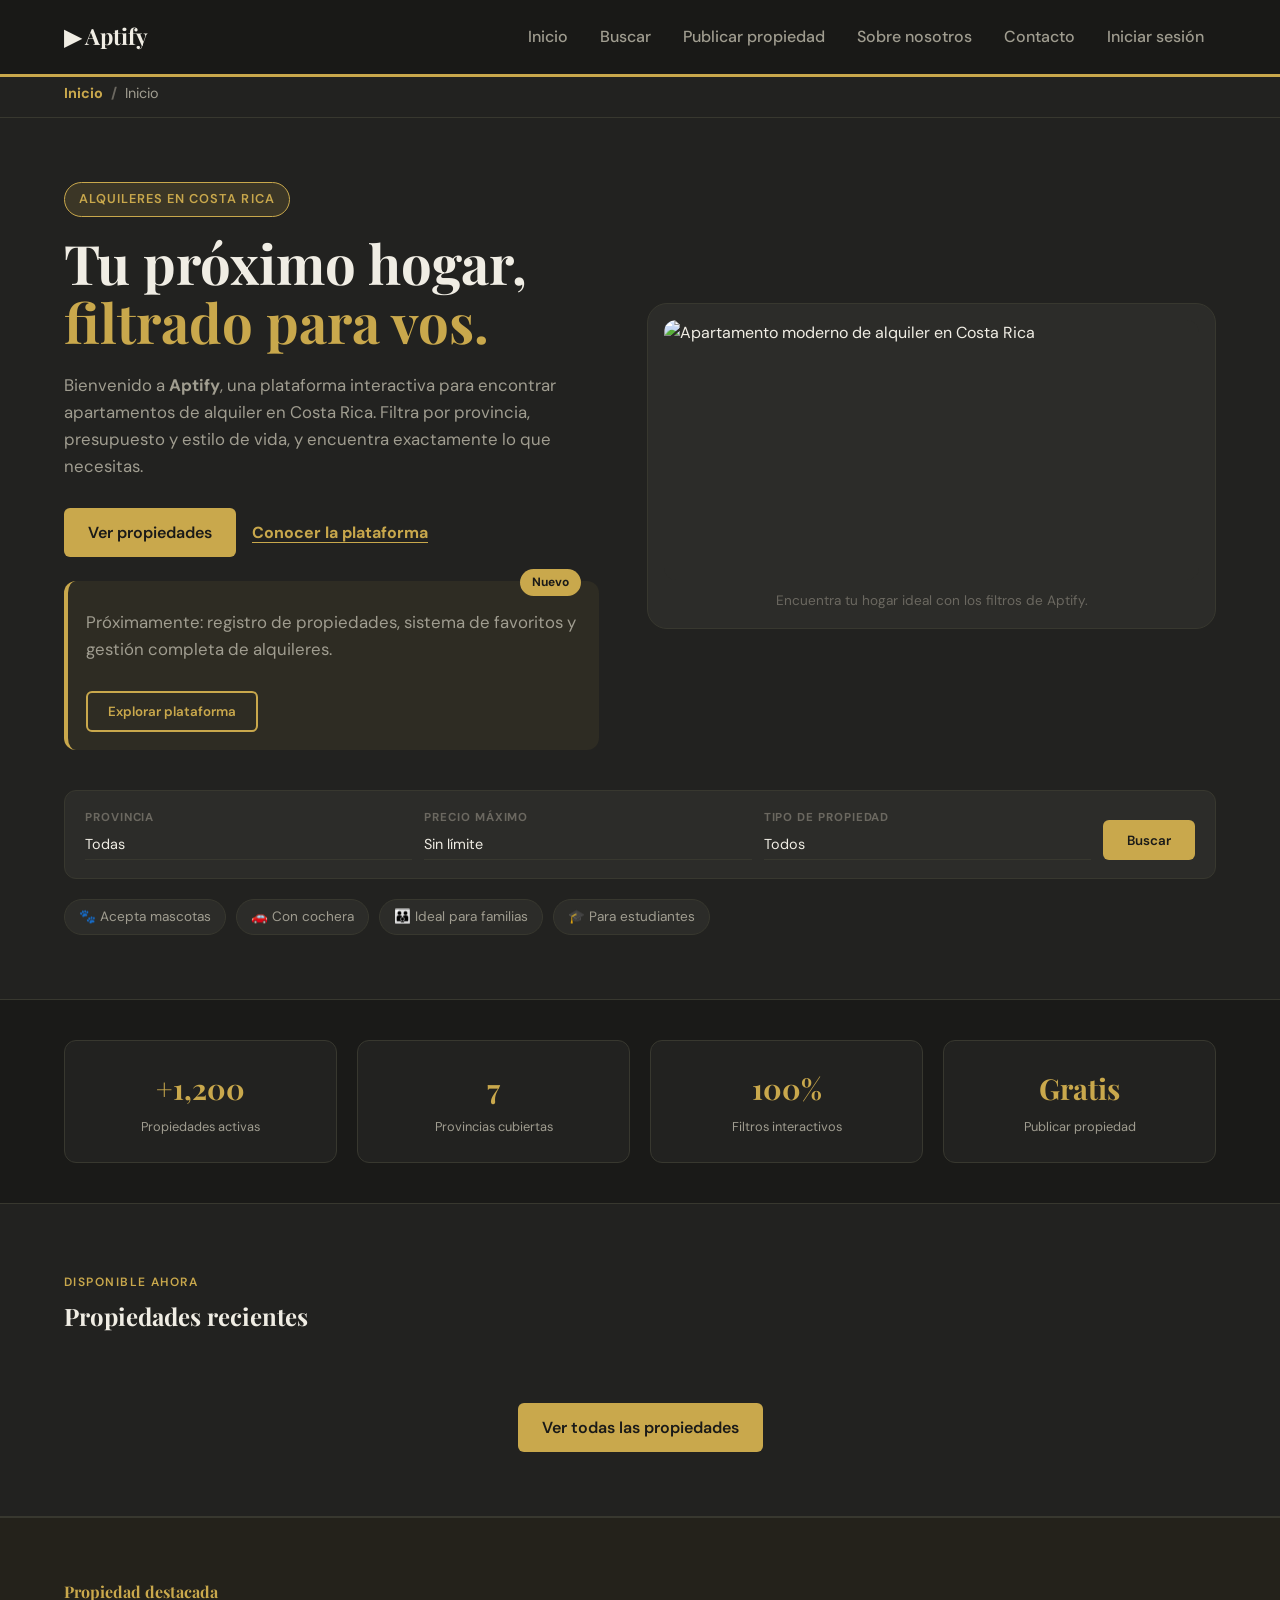
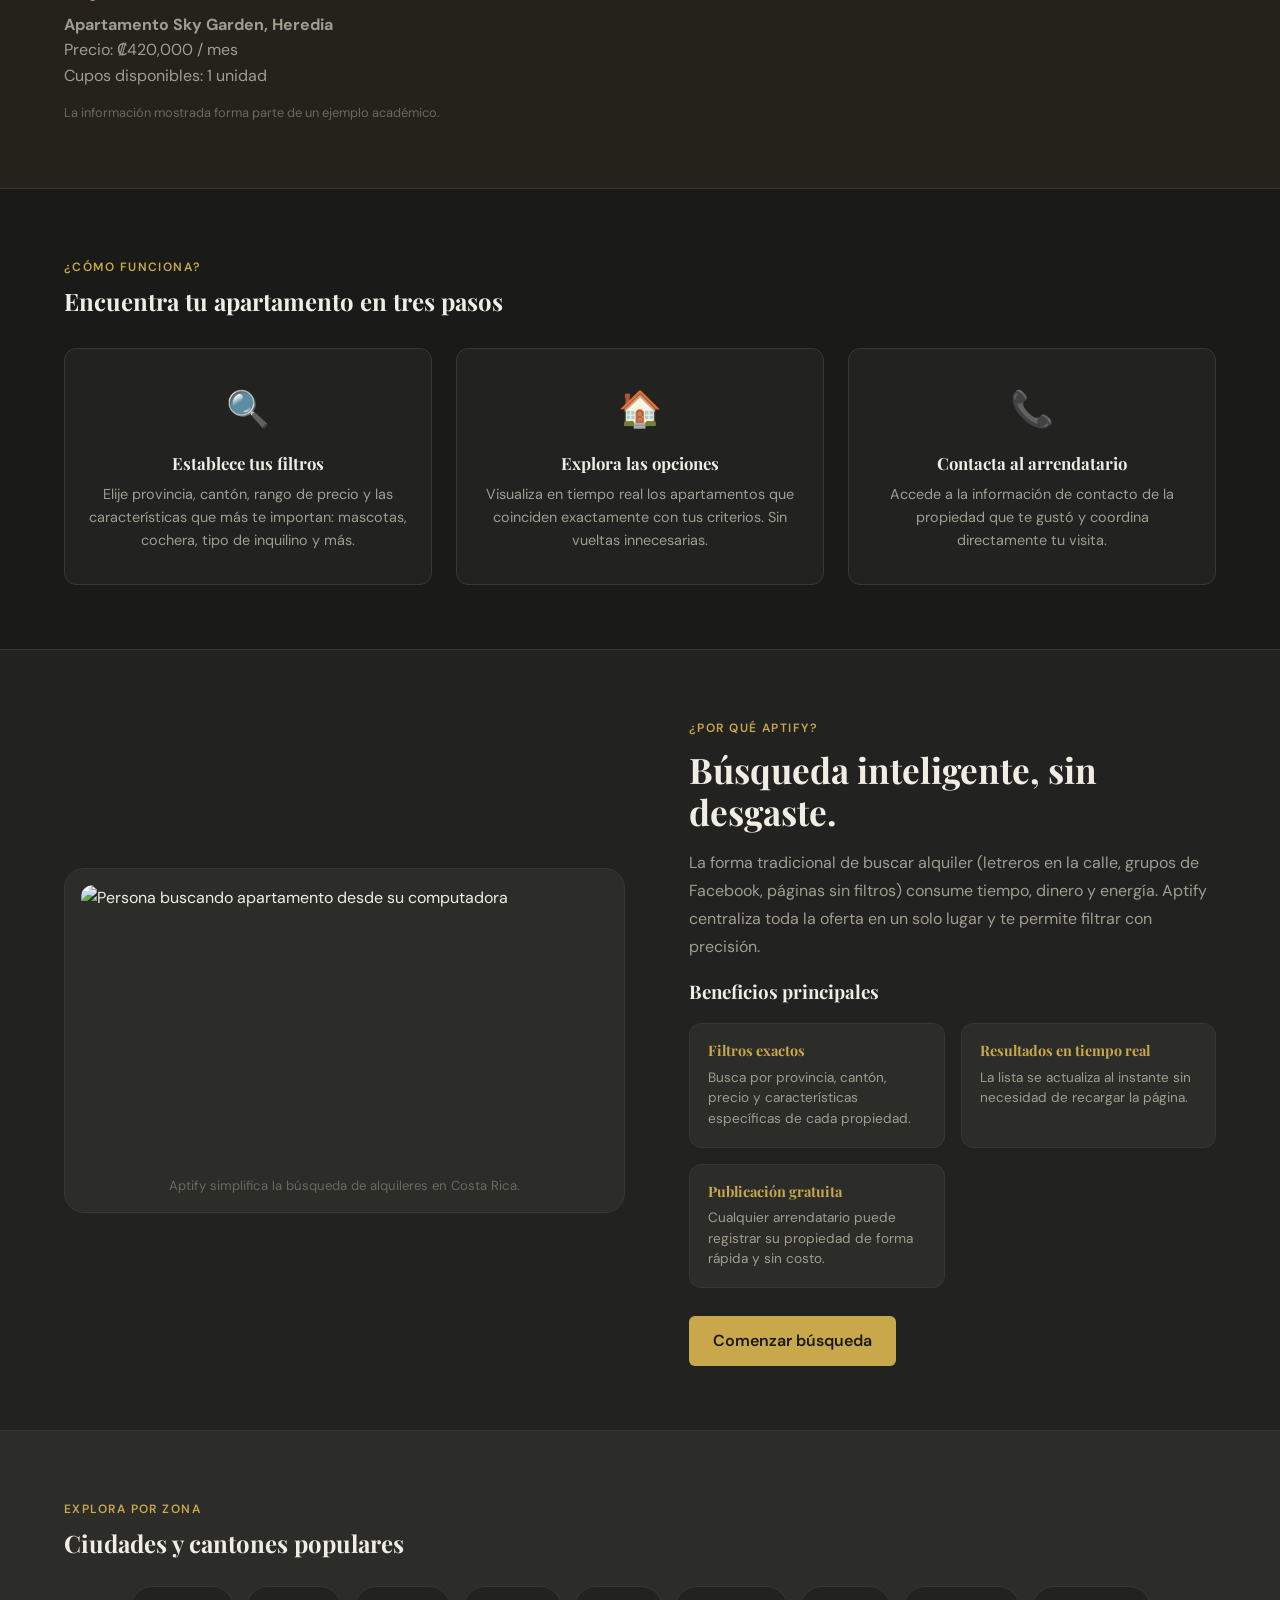
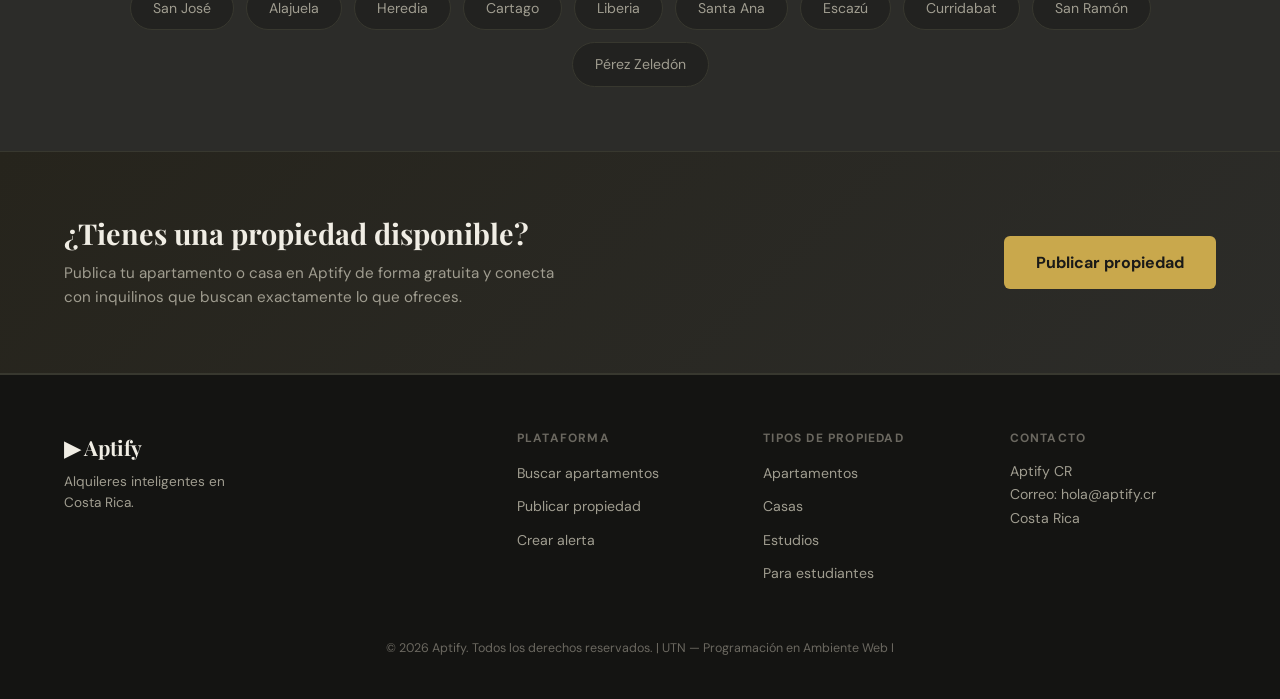
==== commit 2e853bfc: "feat: Cambios en la organización de los styles" ====
--- a/index.html
+++ b/index.html
@@ -10,7 +10,11 @@
     vivienda, mascotas, cochera, familias, estudiantes">
     <meta name="author" content="Aptify">
     <!-- CSS externo principal del sitio -->
-    <link rel="stylesheet" href="css/style.css">
+    <link rel="stylesheet" href="css/base.css">
+    <link rel="stylesheet" href="css/layout.css">
+    <link rel="stylesheet" href="css/componentes.css">
+    <link rel="stylesheet" href="css/paginas.css">
+    <link rel="stylesheet" href="css/responsive.css">
     <!-- Tipografías externas desde Google Fonts -->
     <link href="https://fonts.googleapis.com/css2?family=DM+Sans:wght@300;400;500;600&family=Playfair+Display:wght@600;700&display=swap" rel="stylesheet">
     <title>Aptify | Inicio</title>
@@ -82,7 +86,7 @@
                     <div class="hero-info">
                         <span class="info-label">Nuevo</span>
                         <p>
-                            <mark>Próximamente:</mark> registro de propiedades, sistema de favoritos
+                            Próximamente: registro de propiedades, sistema de favoritos
                             y gestión completa de alquileres.
                         </p>
                         <button class="btn-secondary">
@@ -173,111 +177,8 @@
             <div class="container">
                 <span class="section-eyebrow">Disponible ahora</span>
                 <h2>Propiedades recientes</h2>
-                <div class="listings-grid">
-
-                    <!-- Ejemplo, tarjeta de propiedad 1 -->
-                    <article class="property-card">
-                        <figure>
-                            <img src="assets/images/prop-alajuela.png" alt="Apartamento moderno en Alajuela">
-                            <figcaption>Alajuela, Alajuela Centro</figcaption>
-                        </figure>
-                        <span class="card-label">Apartamento</span>
-                        <div class="property-card-content">
-                            <h3>Apartamento moderno en Alajuela</h3>
-                            <p class="property-location">&#128205; Alajuela, Alajuela Centro</p>
-                            <div class="property-features">
-                                <span>2 hab.</span>
-                                <span>1 baño</span>
-                                <span>48 m²</span>
-                            </div>
-                            <div class="property-tags">
-                                <span class="tag tag-sm">&#128062; Mascotas</span>
-                                <span class="tag tag-sm">&#128663; Cochera</span>
-                            </div>
-                            <div class="property-footer">
-                                <span class="property-price">₡350,000 <small>/mes</small></span>
-                                <a href="#" class="btn-card">Ver más</a>
-                            </div>
-                        </div>
-                    </article>
-
-                    <!-- Ejemplo, tarjeta de propiedad 2 -->
-                    <article class="property-card">
-                        <figure>
-                            <img src="assets/images/prop-heredia.png" alt="Casa con jardín en Heredia">
-                            <figcaption>Heredia, San Rafael</figcaption>
-                        </figure>
-                        <span class="card-label">Casa</span>
-                        <div class="property-card-content">
-                            <h3>Casa con jardín en Heredia</h3>
-                            <p class="property-location">&#128205; Heredia, San Rafael</p>
-                            <div class="property-features">
-                                <span>3 hab.</span>
-                                <span>2 baños</span>
-                                <span>100 m²</span>
-                            </div>
-                            <div class="property-tags">
-                                <span class="tag tag-sm">&#128106; Familias</span>
-                                <span class="tag tag-sm">&#128663; Cochera</span>
-                            </div>
-                            <div class="property-footer">
-                                <span class="property-price">₡600,000 <small>/mes</small></span>
-                                <a href="#" class="btn-card">Ver más</a>
-                            </div>
-                        </div>
-                    </article>
-
-                    <!-- Ejemplo, tarjeta de propiedad 3 -->
-                    <article class="property-card">
-                        <figure>
-                            <img src="assets/images/prop-sanjose.png" alt="Estudio compacto en San José">
-                            <figcaption>San José, Barrio Escalante</figcaption>
-                        </figure>
-                        <span class="card-label">Estudio</span>
-                        <div class="property-card-content">
-                            <h3>Estudio compacto en San José</h3>
-                            <p class="property-location">&#128205; San José, Barrio Escalante</p>
-                            <div class="property-features">
-                                <span>1 hab.</span>
-                                <span>1 baño</span>
-                                <span>35 m²</span>
-                            </div>
-                            <div class="property-tags">
-                                <span class="tag tag-sm">&#127891; Estudiantes</span>
-                            </div>
-                            <div class="property-footer">
-                                <span class="property-price">₡185,000 <small>/mes</small></span>
-                                <a href="#" class="btn-card">Ver más</a>
-                            </div>
-                        </div>
-                    </article>
-
-                    <!-- Ejemplo, tarjeta de propiedad 4 -->
-                    <article class="property-card">
-                        <figure>
-                            <img src="assets/images/prop-cartago.png" alt="Apartamento céntrico en Cartago">
-                            <figcaption>Cartago, El Guarco</figcaption>
-                        </figure>
-                        <span class="card-label">Apartamento</span>
-                        <div class="property-card-content">
-                            <h3>Apartamento céntrico en Cartago</h3>
-                            <p class="property-location">&#128205; Cartago, El Guarco</p>
-                            <div class="property-features">
-                                <span>2 hab.</span>
-                                <span>1 baño</span>
-                                <span>50 m²</span>
-                            </div>
-                            <div class="property-tags">
-                                <span class="tag tag-sm">&#128145; Parejas</span>
-                            </div>
-                            <div class="property-footer">
-                                <span class="property-price">₡280,000 <small>/mes</small></span>
-                                <a href="#" class="btn-card">Ver más</a>
-                            </div>
-                        </div>
-                    </article>
-
-                </div>
+                <!-- Las tarjetas se insertan aquí mediante index.js -->
+                <div id="contenedorRecientes" class="listings-grid"></div>
                 <!-- Acción para ver todas las propiedades -->
                 <div class="listings-cta">
                     <a href="buscar.html" class="btn-primary">Ver todas las propiedades</a>
@@ -435,7 +336,7 @@
             </div>
         </div>
         <p>
-            <small>&copy; 2025 Aptify. Todos los derechos reservados. | UTN — Programación en Ambiente Web I</small>
+            <small>&copy; 2026 Aptify. Todos los derechos reservados. | UTN — Programación en Ambiente Web I</small>
         </p>
     </footer>
 
--- a/css/base.css
+++ b/css/base.css
@@ -0,0 +1,127 @@
+/* =========================
+   Reset, variables de color y tipografía,
+   y utilidades generales del sitio.
+   ========================= */
+ 
+/* ── RESET ── */
+ 
+/* Elimina márgenes y espacios automáticos del navegador */
+* {
+    margin: 0;
+    padding: 0;
+    box-sizing: border-box;
+}
+ 
+/* Configuración general del documento */
+html {
+    font-size: 16px;
+    scroll-behavior: smooth;
+}
+ 
+/* Estilo general del sitio */
+body {
+    font-family: 'DM Sans', Arial, Helvetica, sans-serif;
+    background-color: #1a1a18;
+    color: #f0ede4;
+    line-height: 1.6;
+    /* Espacio para que el header fijo no tape el contenido */
+    padding-top: 70px;
+}
+ 
+/* Multimedia adaptable */
+img,
+video,
+iframe {
+    max-width: 100%;
+}
+ 
+/* Evita deformación y espacios inferiores en imágenes */
+img {
+    height: auto;
+    display: block;
+}
+ 
+/* Enlaces sin subrayado */
+a {
+    text-decoration: none;
+}
+ 
+/* Viñetas dentro del bloque */
+ul {
+    list-style-position: inside;
+}
+ 
+/* ── VARIABLES DE COLOR Y TIPOGRAFÍA ──
+   Paleta principal del sitio */
+ 
+:root {
+    --color-fondo:        #1a1a18;
+    --color-superficie:   #222220;
+    --color-superficie-2: #2c2c29;
+    --color-borde:        #38382f;
+    --color-dorado:       #c9a84c;
+    --color-dorado-claro: #e0be7c;
+    --color-texto:        #f0ede4;
+    --color-texto-suave:  #a09d90;
+    --color-texto-tenue:  #6b6860;
+    --fuente-display:     'Playfair Display', Georgia, serif;
+    --fuente-cuerpo:      'DM Sans', Arial, sans-serif;
+    --radio-sm:           6px;
+    --radio-md:           12px;
+    --radio-lg:           20px;
+    --radio-pill:         100px;
+}
+ 
+/* ── UTILIDADES GENERALES ── */
+ 
+/* Contenedor centrado reutilizable */
+.container {
+    width: min(90%, 1200px);
+    margin: 0 auto;
+}
+ 
+/* Separación general entre secciones */
+section,
+aside {
+    padding: 64px 0;
+}
+ 
+/* Estilo base para títulos */
+h1, h2, h3, h4, h5, h6 {
+    color: var(--color-texto);
+    margin-bottom: 15px;
+    font-family: var(--fuente-display);
+    line-height: 1.2;
+}
+ 
+/* Separación entre párrafos */
+p {
+    margin-bottom: 15px;
+    color: var(--color-texto-suave);
+}
+ 
+/* Etiqueta superior de sección (eyebrow) */
+.section-eyebrow {
+    display: inline-block;
+    font-size: 0.75rem;
+    font-weight: 600;
+    letter-spacing: 0.12em;
+    text-transform: uppercase;
+    color: var(--color-dorado);
+    margin-bottom: 10px;
+}
+ 
+/* Badge de sección (semana / módulo) */
+.section-badge {
+    display: inline-block;
+    background-color: rgba(201, 168, 76, 0.12);
+    color: var(--color-dorado);
+    border: 1px solid var(--color-dorado);
+    padding: 5px 14px;
+    border-radius: var(--radio-pill);
+    font-size: 0.72rem;
+    font-weight: 700;
+    letter-spacing: 0.1em;
+    text-transform: uppercase;
+    margin-bottom: 14px;
+}
--- a/css/layout.css
+++ b/css/layout.css
@@ -0,0 +1,223 @@
+/* =========================
+   Header, navegación, breadcrumb y footer.
+   Elementos estructurales presentes en todas las páginas.
+   ========================= */
+
+/* ── HEADER Y NAVEGACIÓN ── */
+
+/* Header fijo superior */
+.site-header {
+    background-color: rgba(26, 26, 24, 0.95);
+    color: var(--color-texto);
+    padding: 16px 0;
+    border-bottom: 3px solid var(--color-dorado);
+    position: fixed;
+    top: 0;
+    left: 0;
+    width: 100%;
+    z-index: 1000;
+    backdrop-filter: blur(10px);
+}
+
+/* Flexbox alinea logo, menú y botón hamburguesa */
+.header-content {
+    display: flex;
+    align-items: center;
+    justify-content: space-between;
+    gap: 20px;
+}
+
+/* Logo del sitio */
+.logo {
+    font-size: 1.4rem;
+    margin-bottom: 0;
+    white-space: nowrap;
+    font-family: var(--fuente-display);
+    color: var(--color-texto);
+}
+
+/* Checkbox oculto para abrir/cerrar menú */
+.menu-toggle {
+    display: none;
+}
+
+/* Botón hamburguesa oculto en escritorio */
+.menu-button {
+    display: none;
+    width: 38px;
+    height: 32px;
+    cursor: pointer;
+}
+
+/* Líneas del botón hamburguesa */
+.menu-button span {
+    display: block;
+    height: 4px;
+    margin-bottom: 6px;
+    background-color: var(--color-texto);
+    border-radius: 4px;
+}
+
+/* Menú principal */
+.main-nav ul {
+    list-style: none;
+    /* Flexbox organiza enlaces en fila */
+    display: flex;
+    align-items: center;
+    gap: 8px;
+}
+
+/* Enlaces del menú */
+.main-nav a {
+    color: var(--color-texto-suave);
+    font-weight: 500;
+    padding: 8px 12px;
+    border-radius: var(--radio-sm);
+    display: inline-block;
+    transition: background-color 0.2s, color 0.2s;
+}
+
+/* Cambio visual al pasar el mouse */
+.main-nav a:hover {
+    background-color: var(--color-dorado);
+    color: var(--color-fondo);
+}
+
+/* Indicador de página activa */
+.active-link {
+    background-color: var(--color-dorado);
+    color: var(--color-fondo) !important;
+    font-weight: 600;
+}
+
+/* Estado del usuario logueado en el Nav */
+.user-greeting {
+    color: var(--color-texto-suave);
+    font-size: 0.95rem;
+    margin-right: 12px;
+}
+
+/* Nombre del usuario resaltado en dorado */
+.user-greeting b {
+    color: var(--color-dorado);
+}
+
+/* ── BREADCRUMB ──
+   Barra de ubicación actual */
+
+.breadcrumb {
+    background-color: var(--color-superficie);
+    border-bottom: 1px solid var(--color-borde);
+    padding: 12px 0;
+}
+
+/* Distribución simple de la ruta */
+.breadcrumb .container {
+    display: flex;
+    gap: 8px;
+    align-items: center;
+    font-size: 0.9rem;
+}
+
+/* Separador visual sin agregar texto extra al HTML */
+.breadcrumb a::after {
+    content: "/";
+    margin-left: 8px;
+    color: var(--color-texto-tenue);
+}
+
+.breadcrumb a {
+    color: var(--color-dorado);
+    font-weight: bold;
+}
+
+.breadcrumb span {
+    color: var(--color-texto-suave);
+}
+
+/* ── FOOTER ── */
+
+footer {
+    background-color: #141412;
+    color: var(--color-texto);
+    padding: 56px 0 24px 0;
+    border-top: 1px solid var(--color-borde);
+    text-align: center;
+}
+
+/* Distribución en columnas del footer */
+.footer-content {
+    display: grid;
+    grid-template-columns: 2fr 1fr 1fr 1fr;
+    gap: 40px;
+    padding-bottom: 48px;
+    text-align: left;
+}
+
+/* Logo del footer */
+.footer-logo {
+    font-family: var(--fuente-display);
+    font-size: 1.3rem;
+    color: var(--color-texto);
+    margin-bottom: 8px;
+}
+
+/* Tagline del footer */
+.footer-tagline {
+    font-size: 0.85rem;
+    color: var(--color-texto-suave);
+    max-width: 200px;
+    line-height: 1.5;
+}
+
+/* Columna del footer */
+.footer-col {
+    display: flex;
+    flex-direction: column;
+    gap: 10px;
+}
+
+/* Títulos de columnas del footer */
+.footer-col h5 {
+    font-size: 0.75rem;
+    font-weight: 700;
+    letter-spacing: 0.1em;
+    text-transform: uppercase;
+    color: var(--color-texto-tenue);
+    margin-bottom: 4px;
+    font-family: var(--fuente-cuerpo);
+}
+
+/* Lista del footer */
+.footer-col ul {
+    list-style: none;
+    display: flex;
+    flex-direction: column;
+    gap: 8px;
+}
+
+/* Enlaces del footer */
+footer a {
+    color: var(--color-texto-suave);
+    font-size: 0.88rem;
+    transition: color 0.2s;
+}
+
+/* Hover de enlaces del footer */
+footer a:hover {
+    color: var(--color-dorado);
+}
+
+/* Dirección del footer */
+footer address {
+    font-style: normal;
+    font-size: 0.88rem;
+    color: var(--color-texto-suave);
+    line-height: 1.7;
+}
+
+/* Texto de copyright */
+footer small {
+    font-size: 0.78rem;
+    color: var(--color-texto-tenue);
+}
--- a/css/componentes.css
+++ b/css/componentes.css
@@ -0,0 +1,435 @@
+/* =========================
+   Botones, etiquetas, tarjetas de propiedad,
+   estadísticas, aside y elementos reutilizables
+   que aparecen en más de una página.
+   ========================= */
+
+/* ── BOTONES ── */
+
+/* Botón principal con fondo dorado */
+.btn-primary {
+    display: inline-block;
+    background-color: var(--color-dorado);
+    color: var(--color-fondo);
+    padding: 12px 24px;
+    border-radius: var(--radio-sm);
+    font-weight: 600;
+    font-family: var(--fuente-cuerpo);
+    border: none;
+    cursor: pointer;
+    transition: background-color 0.2s, transform 0.15s;
+}
+
+/* Hover del botón principal */
+.btn-primary:hover {
+    background-color: var(--color-dorado-claro);
+    transform: translateY(-1px);
+}
+
+/* Botón secundario con borde */
+.btn-secondary {
+    background-color: transparent;
+    color: var(--color-dorado);
+    border: 2px solid var(--color-dorado);
+    padding: 10px 20px;
+    border-radius: var(--radio-sm);
+    font-weight: 600;
+    font-family: var(--fuente-cuerpo);
+    cursor: pointer;
+    transition: background-color 0.2s, color 0.2s;
+}
+
+/* Hover del botón secundario */
+.btn-secondary:hover {
+    background-color: var(--color-dorado);
+    color: var(--color-fondo);
+}
+
+/* Enlace con apariencia de texto */
+.btn-link {
+    color: var(--color-dorado);
+    font-weight: bold;
+    text-decoration: underline;
+    text-underline-offset: 4px;
+}
+
+/* Botón dentro de tarjetas */
+.btn-card {
+    display: inline-block;
+    background-color: transparent;
+    color: var(--color-dorado);
+    border: 1px solid var(--color-dorado);
+    padding: 8px 16px;
+    border-radius: var(--radio-sm);
+    font-weight: 600;
+    font-size: 0.85rem;
+    transition: background-color 0.2s, color 0.2s;
+}
+
+/* Hover del botón de tarjeta */
+.btn-card:hover {
+    background-color: var(--color-dorado);
+    color: var(--color-fondo);
+}
+
+/* Botón deshabilitado (para propiedades no disponibles) */
+.btn-card-disabled {
+    pointer-events: none;
+    opacity: 0.4;
+}
+
+/* Botón dorado grande para CTA */
+.btn-gold {
+    display: inline-block;
+    background-color: var(--color-dorado);
+    color: var(--color-fondo);
+    padding: 14px 32px;
+    border-radius: var(--radio-sm);
+    font-weight: 700;
+    font-size: 1rem;
+    transition: background-color 0.2s, transform 0.15s;
+}
+
+/* Hover del botón dorado */
+.btn-gold:hover {
+    background-color: var(--color-dorado-claro);
+    transform: translateY(-1px);
+}
+
+/* Botón para limpiar filtros */
+.btn-clear {
+    background-color: transparent;
+    color: var(--color-texto-tenue);
+    border: 1px solid var(--color-borde);
+    padding: 5px 12px;
+    border-radius: var(--radio-pill);
+    font-size: 0.75rem;
+    font-family: var(--fuente-cuerpo);
+    cursor: pointer;
+    transition: border-color 0.2s, color 0.2s;
+}
+
+/* Hover del botón limpiar */
+.btn-clear:hover {
+    border-color: var(--color-dorado);
+    color: var(--color-dorado);
+}
+
+/* ── UX: ACCESIBILIDAD Y FOCO ── */
+
+/* Mejora accesibilidad al navegar con teclado */
+.main-nav a:focus,
+.btn-primary:focus,
+.btn-secondary:focus,
+.btn-card:focus,
+.btn-link:focus,
+.btn-gold:focus {
+    outline: 3px solid var(--color-dorado);
+    outline-offset: 3px;
+}
+
+/* ── ETIQUETAS (TAGS) ── */
+
+/* Etiqueta base */
+.tag {
+    display: inline-flex;
+    align-items: center;
+    gap: 4px;
+    padding: 6px 14px;
+    border-radius: var(--radio-pill);
+    background-color: var(--color-superficie-2);
+    border: 1px solid var(--color-borde);
+    font-size: 0.85rem;
+    color: var(--color-texto-suave);
+}
+
+/* Etiqueta pequeña para tarjetas */
+.tag-sm {
+    padding: 4px 10px;
+    font-size: 0.75rem;
+}
+
+/* ── ESTADÍSTICAS ── */
+
+.stats-section {
+    background-color: var(--color-fondo);
+    padding: 40px 0;
+    border-bottom: 1px solid var(--color-borde);
+}
+
+/* Grid de tarjetas de estadísticas */
+.stats-grid {
+    display: grid;
+    grid-template-columns: repeat(auto-fit, minmax(180px, 1fr));
+    gap: 20px;
+}
+
+/* Tarjeta de estadística */
+.stat-card {
+    background-color: var(--color-superficie);
+    border: 1px solid var(--color-borde);
+    border-radius: var(--radio-md);
+    padding: 24px;
+    text-align: center;
+    display: flex;
+    flex-direction: column;
+    gap: 6px;
+}
+
+/* Número principal de la estadística */
+.stat-num {
+    font-family: var(--fuente-display);
+    font-size: 1.8rem;
+    font-weight: 700;
+    color: var(--color-dorado);
+}
+
+/* Descripción de la estadística */
+.stat-label {
+    font-size: 0.8rem;
+    color: var(--color-texto-suave);
+}
+
+/* ── TARJETAS DE PROPIEDADES ── */
+
+.listings-section {
+    background-color: var(--color-superficie);
+    border-bottom: 1px solid var(--color-borde);
+}
+
+/* Grid crea columnas automáticas y responsivas */
+.listings-grid {
+    display: grid;
+    grid-template-columns: repeat(auto-fit, minmax(260px, 1fr));
+    gap: 24px;
+    align-items: stretch;
+    margin-top: 32px;
+    margin-bottom: 40px;
+}
+
+/* Tarjeta de propiedad */
+.property-card {
+    background-color: var(--color-fondo);
+    border: 1px solid var(--color-borde);
+    border-radius: var(--radio-md);
+    overflow: hidden;
+    box-shadow: 0 4px 20px rgba(0, 0, 0, 0.4);
+    position: relative;
+    /* Flex interno mantiene el contenido ordenado verticalmente */
+    display: flex;
+    flex-direction: column;
+    transition: transform 0.2s, box-shadow 0.2s;
+}
+
+/* Efecto al pasar el mouse sobre la tarjeta */
+.property-card:hover {
+    transform: translateY(-4px);
+    box-shadow: 0 8px 32px rgba(0, 0, 0, 0.55);
+}
+
+/* Elimina márgenes del figure en tarjeta */
+.property-card figure {
+    margin: 0;
+}
+
+/* Imagen de la tarjeta */
+.property-card img {
+    width: 100%;
+    height: 200px;
+    object-fit: cover;
+    /* Placeholder visual mientras no hay imagen */
+    background: linear-gradient(135deg, var(--color-superficie-2) 0%, #333328 100%);
+}
+
+/* Texto bajo la imagen en la tarjeta */
+.property-card figcaption {
+    font-size: 0.78rem;
+    color: var(--color-texto-tenue);
+    padding: 8px 16px 0 16px;
+}
+
+/* Etiqueta del tipo de propiedad (posición absoluta) */
+.card-label {
+    position: absolute;
+    top: 12px;
+    left: 12px;
+    background-color: var(--color-dorado);
+    color: var(--color-fondo);
+    padding: 4px 12px;
+    border-radius: var(--radio-pill);
+    font-size: 0.72rem;
+    font-weight: 700;
+    text-transform: uppercase;
+    letter-spacing: 0.05em;
+    z-index: 5;
+}
+
+/* Insignia de estado de disponibilidad (posición absoluta) */
+.card-estado {
+    position: absolute;
+    top: 12px;
+    right: 12px;
+    padding: 4px 10px;
+    border-radius: var(--radio-pill);
+    font-size: 0.7rem;
+    font-weight: 700;
+    z-index: 5;
+}
+
+/* Estado disponible sobre tarjeta */
+.card-estado.estado-disponible {
+    background-color: rgba(59, 186, 108, 0.15);
+    border: 1px solid #3bba6c;
+    color: #3bba6c;
+}
+
+/* Estado no disponible sobre tarjeta */
+.card-estado.estado-inactivo {
+    background-color: rgba(107, 104, 96, 0.2);
+    border: 1px solid var(--color-borde);
+    color: var(--color-texto-tenue);
+}
+
+/* Tarjeta inactiva con opacidad reducida */
+.card-inactiva {
+    opacity: 0.6;
+}
+
+/* Contenido textual de la tarjeta */
+.property-card-content {
+    padding: 18px;
+    /* Ocupa el espacio disponible para igualar alturas */
+    flex: 1;
+    display: flex;
+    flex-direction: column;
+    gap: 10px;
+}
+
+/* Título de la propiedad */
+.property-card-content h3 {
+    font-size: 1rem;
+    color: var(--color-texto);
+    margin-bottom: 0;
+}
+
+/* Ubicación de la propiedad */
+.property-location {
+    font-size: 0.82rem;
+    color: var(--color-texto-suave);
+    margin-bottom: 0;
+}
+
+/* Características de la propiedad (habitaciones, baños, m²) */
+.property-features {
+    display: flex;
+    gap: 10px;
+    flex-wrap: wrap;
+}
+
+/* Cada característica */
+.property-features span {
+    font-size: 0.78rem;
+    color: var(--color-texto-tenue);
+    border: 1px solid var(--color-borde);
+    padding: 2px 10px;
+    border-radius: var(--radio-sm);
+}
+
+/* Fila de etiquetas dentro de tarjeta */
+.property-tags {
+    display: flex;
+    flex-wrap: wrap;
+    gap: 6px;
+}
+
+/* Pie de tarjeta con precio y botón */
+.property-footer {
+    display: flex;
+    align-items: center;
+    justify-content: space-between;
+    padding-top: 12px;
+    border-top: 1px solid var(--color-borde);
+    margin-top: auto;
+}
+
+/* Precio de la propiedad */
+.property-price {
+    font-size: 1.1rem;
+    font-weight: 700;
+    color: var(--color-dorado);
+    font-family: var(--fuente-display);
+}
+
+/* Texto pequeño del precio */
+.property-price small {
+    font-size: 0.75rem;
+    color: var(--color-texto-suave);
+    font-weight: 400;
+}
+
+/* Acción centrada bajo el grid */
+.listings-cta {
+    text-align: center;
+}
+
+/* ── ASIDE ── */
+
+aside {
+    background-color: rgba(201, 168, 76, 0.06);
+    border-top: 1px solid var(--color-borde);
+    border-bottom: 1px solid var(--color-borde);
+}
+
+/* Centra el contenido del aside */
+aside p,
+aside small,
+aside h4 {
+    width: min(90%, 1200px);
+    margin-left: auto;
+    margin-right: auto;
+}
+
+aside h4 {
+    color: var(--color-dorado);
+    margin-bottom: 10px;
+}
+
+aside small {
+    display: block;
+    color: var(--color-texto-tenue);
+    font-size: 0.8rem;
+    margin-top: 10px;
+}
+
+/* ── ESTADO VACÍO ── */
+
+/* Se muestra cuando no hay resultados en una búsqueda */
+.empty-state {
+    background-color: var(--color-superficie);
+    border: 2px dashed var(--color-borde);
+    border-radius: var(--radio-lg);
+    padding: 48px 32px;
+    text-align: center;
+    grid-column: 1 / -1;
+}
+
+/* Título del estado vacío */
+.empty-state h3 {
+    color: var(--color-dorado);
+    margin-bottom: 10px;
+    font-size: 1.2rem;
+}
+
+/* Descripción del estado vacío */
+.empty-state p {
+    color: var(--color-texto-suave);
+    font-size: 0.9rem;
+    margin-bottom: 0;
+}
+
+/* Mensaje de carga o sin resultados */
+.mensaje-vacio {
+    color: var(--color-texto-tenue);
+    font-size: 0.9rem;
+    padding: 24px 0;
+}
--- a/css/paginas.css
+++ b/css/paginas.css
@@ -0,0 +1,706 @@
+/* =========================
+   Estilos específicos de cada página:
+   index.html → hero, barra de búsqueda, cómo funciona, about, locations, cta-banner
+   buscar.html → hero, panel de filtros, área de resultados
+   acceso.html → formularios de login y registro
+   ========================= */
+
+/* =========================
+   INDEX – HERO
+   ========================= */
+
+.hero {
+    background-color: var(--color-superficie);
+    padding: 64px 0;
+    border-bottom: 1px solid var(--color-borde);
+}
+
+/* Flexbox crea dos columnas en el hero */
+.hero-content {
+    display: flex;
+    align-items: center;
+    gap: 48px;
+    margin-bottom: 40px;
+}
+
+/* Columna de texto */
+.hero-text {
+    flex: 1;
+}
+
+/* Título principal del hero */
+.hero-text h1 {
+    font-size: clamp(2rem, 4.5vw, 3.4rem);
+    color: var(--color-texto);
+    margin-bottom: 20px;
+    line-height: 1.1;
+}
+
+/* Palabra en cursiva y dorada del título */
+.hero-text h1 em {
+    font-style: normal;
+    color: var(--color-dorado);
+}
+
+/* Texto descriptivo del hero */
+.hero-text p {
+    font-size: 1.05rem;
+    color: var(--color-texto-suave);
+    margin-bottom: 28px;
+}
+
+/* Etiqueta decorativa del hero */
+.hero-badge {
+    display: inline-block;
+    background-color: rgba(201, 168, 76, 0.15);
+    color: var(--color-dorado);
+    border: 1px solid var(--color-dorado);
+    padding: 6px 14px;
+    border-radius: var(--radio-pill);
+    font-weight: 600;
+    font-size: 0.8rem;
+    letter-spacing: 0.08em;
+    text-transform: uppercase;
+    margin-bottom: 16px;
+}
+
+/* Columna de imagen del hero */
+.hero-image {
+    flex: 1;
+    background-color: var(--color-superficie-2);
+    padding: 16px;
+    border-radius: var(--radio-lg);
+    border: 1px solid var(--color-borde);
+}
+
+/* Imagen del hero */
+.hero-image img {
+    width: 100%;
+    border-radius: var(--radio-md);
+    min-height: 260px;
+    background-color: var(--color-superficie-2);
+    object-fit: cover;
+}
+
+/* Pie de imagen del hero */
+.hero-image figcaption {
+    margin-top: 10px;
+    font-size: 0.85rem;
+    color: var(--color-texto-tenue);
+    text-align: center;
+}
+
+/* Caja informativa: posición relativa para la etiqueta absoluta */
+.hero-info {
+    margin-top: 24px;
+    padding: 28px 18px 18px 18px;
+    background-color: rgba(201, 168, 76, 0.07);
+    border-left: 4px solid var(--color-dorado);
+    border-radius: var(--radio-md);
+    position: relative;
+}
+
+/* Etiqueta flotante de la caja informativa */
+.info-label {
+    position: absolute;
+    top: -12px;
+    right: 18px;
+    background-color: var(--color-dorado);
+    color: var(--color-fondo);
+    padding: 4px 12px;
+    border-radius: var(--radio-pill);
+    font-size: 0.75rem;
+    font-weight: 700;
+    z-index: 2;
+}
+
+/* Jerarquía de acciones del hero */
+.hero-actions {
+    display: flex;
+    align-items: center;
+    gap: 16px;
+    flex-wrap: wrap;
+    margin-bottom: 24px;
+}
+
+/* =========================
+   INDEX – BARRA DE BÚSQUEDA
+   ========================= */
+
+/* Contenedor general de la barra */
+.search-bar {
+    display: flex;
+    align-items: flex-end;
+    gap: 12px;
+    background-color: var(--color-superficie-2);
+    border: 1px solid var(--color-borde);
+    border-radius: var(--radio-md);
+    padding: 18px 20px;
+    margin-bottom: 20px;
+    flex-wrap: wrap;
+}
+
+/* Cada campo de la barra */
+.search-field {
+    display: flex;
+    flex-direction: column;
+    gap: 4px;
+    flex: 1;
+    min-width: 130px;
+}
+
+/* Etiqueta del campo */
+.search-field label {
+    font-size: 0.72rem;
+    font-weight: 700;
+    letter-spacing: 0.08em;
+    text-transform: uppercase;
+    color: var(--color-texto-tenue);
+}
+
+/* Select del campo */
+.search-field select {
+    background-color: transparent;
+    border: none;
+    border-bottom: 1px solid var(--color-borde);
+    color: var(--color-texto);
+    font-family: var(--fuente-cuerpo);
+    font-size: 0.9rem;
+    padding: 4px 0 6px;
+    outline: none;
+    cursor: pointer;
+    appearance: none;
+}
+
+/* Select al enfocar */
+.search-field select:focus {
+    border-bottom-color: var(--color-dorado);
+}
+
+/* Opciones del select */
+.search-field select option {
+    background-color: var(--color-superficie-2);
+    color: var(--color-texto);
+}
+
+/* Botón de búsqueda dentro de la barra */
+.search-btn {
+    flex-shrink: 0;
+    height: 40px;
+    padding: 0 24px;
+}
+
+/* Fila de etiquetas rápidas */
+.quick-tags {
+    display: flex;
+    flex-wrap: wrap;
+    gap: 10px;
+}
+
+/* =========================
+   INDEX – CÓMO FUNCIONA
+   ========================= */
+
+.how-section {
+    background-color: var(--color-fondo);
+}
+
+/* Grid de pasos del proceso */
+.steps-grid {
+    display: grid;
+    grid-template-columns: repeat(auto-fit, minmax(240px, 1fr));
+    gap: 24px;
+    margin-top: 32px;
+}
+
+/* Tarjeta de paso */
+.step-card {
+    background-color: var(--color-superficie);
+    border: 1px solid var(--color-borde);
+    border-radius: var(--radio-md);
+    padding: 32px 24px;
+    text-align: center;
+}
+
+/* Ícono del paso */
+.step-icon {
+    font-size: 2.2rem;
+    margin-bottom: 16px;
+    display: block;
+}
+
+/* Título del paso */
+.step-card h3 {
+    font-size: 1.05rem;
+    margin-bottom: 10px;
+    color: var(--color-texto);
+}
+
+/* Descripción del paso */
+.step-card p {
+    font-size: 0.9rem;
+    color: var(--color-texto-suave);
+    margin-bottom: 0;
+}
+
+/* =========================
+   INDEX – SOBRE APTIFY
+   ========================= */
+
+.about-section {
+    background-color: var(--color-superficie);
+    border-top: 1px solid var(--color-borde);
+}
+
+/* Dos columnas: imagen y texto */
+.about-content {
+    display: flex;
+    align-items: center;
+    gap: 64px;
+}
+
+/* Columna de imagen */
+.about-image {
+    flex: 1;
+    background-color: var(--color-superficie-2);
+    border: 1px solid var(--color-borde);
+    border-radius: var(--radio-lg);
+    padding: 16px;
+    margin: 0;
+}
+
+/* Imagen de la sección about */
+.about-image img {
+    width: 100%;
+    border-radius: var(--radio-md);
+    min-height: 280px;
+    background-color: var(--color-superficie-2);
+    object-fit: cover;
+}
+
+/* Pie de imagen */
+.about-image figcaption {
+    font-size: 0.82rem;
+    color: var(--color-texto-tenue);
+    text-align: center;
+    margin-top: 10px;
+}
+
+/* Columna de texto */
+.about-text {
+    flex: 1;
+}
+
+/* Párrafo de la columna de texto */
+.about-text p {
+    margin-bottom: 20px;
+    line-height: 1.75;
+}
+
+/* Título de sección en about */
+.about-text h2 {
+    font-size: clamp(1.5rem, 3vw, 2.2rem);
+    margin-bottom: 16px;
+}
+
+/* Grid de beneficios */
+.benefits-grid {
+    display: grid;
+    grid-template-columns: repeat(auto-fit, minmax(180px, 1fr));
+    gap: 16px;
+    margin-top: 20px;
+    margin-bottom: 28px;
+}
+
+/* Tarjeta de beneficio */
+.benefit-card {
+    background-color: var(--color-superficie-2);
+    border: 1px solid var(--color-borde);
+    border-radius: var(--radio-md);
+    padding: 18px;
+}
+
+/* Título del beneficio */
+.benefit-card h4 {
+    color: var(--color-dorado);
+    font-size: 0.9rem;
+    margin-bottom: 8px;
+}
+
+/* Descripción del beneficio */
+.benefit-card p {
+    font-size: 0.85rem;
+    margin-bottom: 0;
+    line-height: 1.5;
+}
+
+/* =========================
+   INDEX – ZONAS POPULARES
+   ========================= */
+
+.locations-section {
+    background-color: var(--color-superficie-2);
+    border-top: 1px solid var(--color-borde);
+}
+
+/* Grid de chips de ubicación */
+.locations-grid {
+    display: flex;
+    flex-wrap: wrap;
+    gap: 12px;
+    justify-content: center;
+    margin-top: 28px;
+}
+
+/* Chip de ubicación */
+.location-chip {
+    display: inline-block;
+    padding: 10px 22px;
+    background-color: var(--color-superficie);
+    border: 1px solid var(--color-borde);
+    border-radius: var(--radio-pill);
+    font-size: 0.88rem;
+    color: var(--color-texto-suave);
+    transition: border-color 0.2s, color 0.2s, background-color 0.2s;
+}
+
+/* Hover del chip */
+.location-chip:hover {
+    border-color: var(--color-dorado);
+    color: var(--color-dorado);
+    background-color: rgba(201, 168, 76, 0.06);
+}
+
+/* =========================
+   INDEX – BANNER CTA
+   ========================= */
+
+.cta-banner {
+    background: linear-gradient(135deg, #26241c 0%, var(--color-superficie-2) 100%);
+    border-top: 1px solid var(--color-borde);
+    border-bottom: 1px solid var(--color-borde);
+}
+
+/* Diseño en dos columnas para texto y botón */
+.cta-content {
+    display: flex;
+    align-items: center;
+    justify-content: space-between;
+    gap: 40px;
+    flex-wrap: wrap;
+}
+
+/* Bloque de texto del CTA */
+.cta-text h2 {
+    font-size: 1.8rem;
+    margin-bottom: 10px;
+    color: var(--color-texto);
+}
+
+/* Párrafo del CTA */
+.cta-text p {
+    color: var(--color-texto-suave);
+    max-width: 520px;
+    font-size: 0.95rem;
+    margin-bottom: 0;
+}
+
+/* =========================
+   BUSCAR – HERO Y LAYOUT
+   ========================= */
+
+/* Hero de la página de búsqueda */
+.buscar-hero {
+    background-color: var(--color-superficie);
+    padding: 48px 0 36px 0;
+    border-bottom: 1px solid var(--color-borde);
+}
+
+/* Título de la página de búsqueda */
+.buscar-hero h1 {
+    font-size: clamp(1.8rem, 4vw, 2.8rem);
+    color: var(--color-texto);
+    margin-bottom: 10px;
+}
+
+/* Descripción bajo el título */
+.buscar-hero p {
+    color: var(--color-texto-suave);
+    max-width: 560px;
+    font-size: 0.97rem;
+    margin-bottom: 0;
+}
+
+/* Sección principal con filtros y resultados */
+.buscar-section {
+    padding: 40px 0 64px 0;
+    background-color: var(--color-fondo);
+}
+
+/* Layout de dos columnas: panel izquierdo + resultados */
+.buscar-layout {
+    display: grid;
+    grid-template-columns: 280px 1fr;
+    gap: 32px;
+    align-items: flex-start;
+}
+
+/* =========================
+   BUSCAR – PANEL DE FILTROS
+   ========================= */
+
+/* Contenedor del panel lateral de filtros */
+.filtros-panel {
+    background-color: var(--color-superficie);
+    border: 1px solid var(--color-borde);
+    border-radius: var(--radio-md);
+    padding: 24px;
+    /* Queda fijo al hacer scroll si hay muchos resultados */
+    position: sticky;
+    top: 86px;
+    padding-block: 24px;
+}
+
+/* Encabezado del panel: título y botón limpiar en fila */
+.filtros-header {
+    display: flex;
+    align-items: center;
+    justify-content: space-between;
+    margin-bottom: 20px;
+    padding-bottom: 14px;
+    border-bottom: 1px solid var(--color-borde);
+}
+
+/* Título del panel de filtros */
+.filtros-header h2 {
+    font-size: 1rem;
+    font-weight: 700;
+    color: var(--color-texto);
+    margin-bottom: 0;
+    font-family: var(--fuente-cuerpo);
+    letter-spacing: 0.04em;
+    text-transform: uppercase;
+}
+
+/* Grupo de filtro individual (label + select) */
+.filtro-grupo {
+    display: flex;
+    flex-direction: column;
+    gap: 6px;
+    margin-bottom: 20px;
+}
+
+/* Etiqueta del filtro */
+.filtro-grupo label {
+    font-size: 0.72rem;
+    font-weight: 700;
+    letter-spacing: 0.08em;
+    text-transform: uppercase;
+    color: var(--color-texto-tenue);
+}
+
+/* Select del filtro con flecha personalizada */
+.filtro-grupo select {
+    background-color: var(--color-superficie-2);
+    border: 1px solid var(--color-borde);
+    border-radius: var(--radio-sm);
+    color: var(--color-texto);
+    font-family: var(--fuente-cuerpo);
+    font-size: 0.88rem;
+    padding: 9px 12px;
+    outline: none;
+    cursor: pointer;
+    appearance: none;
+    background-image: url("data:image/svg+xml,%3Csvg xmlns='http://www.w3.org/2000/svg' width='12' height='8' viewBox='0 0 12 8'%3E%3Cpath d='M1 1l5 5 5-5' stroke='%236b6860' stroke-width='1.5' fill='none' stroke-linecap='round'/%3E%3C/svg%3E");
+    background-repeat: no-repeat;
+    background-position: right 12px center;
+    padding-right: 32px;
+    transition: border-color 0.2s;
+}
+
+/* Select al enfocar */
+.filtro-grupo select:focus {
+    border-color: var(--color-dorado);
+}
+
+/* Opciones del select */
+.filtro-grupo select option {
+    background-color: var(--color-superficie-2);
+    color: var(--color-texto);
+}
+
+/* Nota informativa al pie del panel */
+.filtros-info {
+    margin-top: 4px;
+    padding-top: 16px;
+    border-top: 1px solid var(--color-borde);
+}
+
+/* Texto de la nota */
+.filtros-info small {
+    font-size: 0.78rem;
+    color: var(--color-texto-tenue);
+    line-height: 1.5;
+}
+
+/* Enlace dentro de la nota */
+.filtros-info a {
+    color: var(--color-dorado);
+}
+
+.filtros-info a:hover {
+    text-decoration: underline;
+}
+
+/* =========================
+   BUSCAR – ÁREA DE RESULTADOS
+   ========================= */
+
+/* Área derecha donde se muestran las tarjetas */
+.resultados-area {
+    display: flex;
+    flex-direction: column;
+    gap: 20px;
+}
+
+/* Barra superior con conteo y estados de referencia */
+.resultados-barra {
+    display: flex;
+    align-items: center;
+    justify-content: space-between;
+    flex-wrap: wrap;
+    gap: 12px;
+    background-color: var(--color-superficie);
+    border: 1px solid var(--color-borde);
+    border-radius: var(--radio-md);
+    padding: 14px 18px;
+}
+
+/* Mensaje de conteo de resultados */
+.resultados-mensaje {
+    font-size: 0.88rem;
+    color: var(--color-texto-suave);
+    margin-bottom: 0;
+    font-weight: 500;
+}
+
+/* Referencia visual de estados */
+.estados-ref {
+    display: flex;
+    gap: 16px;
+    font-size: 0.78rem;
+    font-weight: 600;
+}
+
+/* Color verde para disponible */
+.estado-disponible {
+    color: #3bba6c;
+}
+
+/* Color tenue para no disponible */
+.estado-inactivo {
+    color: var(--color-texto-tenue);
+}
+
+/* =========================
+   ACCESO – LOGIN Y REGISTRO
+   ========================= */
+
+/* Sección que ocupa toda la altura visible */
+.auth-section {
+    padding: 80px 20px;
+    background-color: var(--color-fondo);
+    min-height: calc(100vh - 70px);
+    display: flex;
+    align-items: center;
+    justify-content: center;
+}
+
+/* Contenedor centrado de ancho máximo ideal para formularios */
+.auth-wrapper {
+    width: 100%;
+    max-width: 450px;
+    margin: 0 auto;
+}
+
+/* Tarjeta del formulario */
+.auth-card {
+    background-color: var(--color-superficie);
+    border: 1px solid var(--color-borde);
+    border-radius: var(--radio-md);
+    padding: 40px 32px;
+    box-shadow: 0 8px 32px rgba(0, 0, 0, 0.4);
+}
+
+/* Título del formulario en dorado */
+.auth-card h2 {
+    color: var(--color-dorado);
+    margin-bottom: 8px;
+}
+
+/* Subtítulo descriptivo del formulario */
+.auth-card p {
+    font-size: 0.9rem;
+    margin-bottom: 24px;
+    color: var(--color-texto-suave);
+}
+
+/* Grupo de campo (label + input) */
+.form-group {
+    margin-bottom: 20px;
+    display: flex;
+    flex-direction: column;
+    gap: 8px;
+}
+
+/* Etiqueta del campo */
+.form-group label {
+    font-size: 0.85rem;
+    font-weight: 600;
+    color: var(--color-texto);
+}
+
+/* Input del formulario */
+.form-group input {
+    background-color: var(--color-superficie-2);
+    border: 1px solid var(--color-borde);
+    color: var(--color-texto);
+    padding: 12px 16px;
+    border-radius: var(--radio-sm);
+    font-size: 1rem;
+    outline: none;
+    width: 100%;
+    font-family: var(--fuente-cuerpo);
+}
+
+/* Input al enfocar */
+.form-group input:focus {
+    border-color: var(--color-dorado);
+}
+
+/* Botón de acción del formulario */
+.auth-btn {
+    width: 100%;
+    margin-top: 10px;
+    padding: 14px;
+    border: none;
+    border-radius: var(--radio-sm);
+    font-weight: 600;
+    cursor: pointer;
+    font-family: var(--fuente-cuerpo);
+    font-size: 1rem;
+}
+
+/* Enlace para cambiar entre login y registro */
+.auth-switch {
+    text-align: center;
+    margin-top: 24px;
+    font-size: 0.9rem;
+    color: var(--color-texto-suave);
+}
+
+/* Enlace resaltado del switch */
+.auth-switch a {
+    color: var(--color-dorado);
+    font-weight: 700;
+}
--- a/css/responsive.css
+++ b/css/responsive.css
@@ -0,0 +1,220 @@
+/* =========================
+   Media queries para tablet y móvil.
+   Agrupa todos los ajustes responsivos del sitio.
+   ========================= */
+
+/* =========================
+   TABLET
+   Pantallas medianas (max-width: 900px)
+   ========================= */
+
+@media (max-width: 900px) {
+
+    body {
+        padding-top: 70px;
+    }
+
+    /* Hero pasa a una sola columna */
+    .hero-content {
+        flex-direction: column;
+        align-items: flex-start;
+    }
+
+    .hero-text,
+    .hero-image {
+        width: 100%;
+    }
+
+    /* About pasa a una sola columna */
+    .about-content {
+        flex-direction: column;
+    }
+
+    .about-image {
+        width: 100%;
+        max-width: 500px;
+    }
+
+    /* Footer pasa a dos columnas */
+    .footer-content {
+        grid-template-columns: 1fr 1fr;
+    }
+
+    /* Menú con menos separación */
+    .main-nav ul {
+        gap: 4px;
+    }
+
+    .main-nav a {
+        font-size: 0.85rem;
+        padding: 7px 8px;
+    }
+
+    /* CTA en columna */
+    .cta-content {
+        flex-direction: column;
+        text-align: center;
+    }
+
+    /* Buscar: panel de filtros pasa a estar arriba */
+    .buscar-layout {
+        grid-template-columns: 1fr;
+    }
+
+    /* Quita el sticky en tablet */
+    .filtros-panel {
+        position: static;
+    }
+
+    /* Los filtros se distribuyen en dos columnas en tablet */
+    .filtros-panel > .filtro-grupo {
+        display: inline-flex;
+        width: calc(50% - 8px);
+        vertical-align: top;
+    }
+}
+
+/* =========================
+   MÓVIL
+   Pantallas pequeñas (max-width: 700px)
+   ========================= */
+
+@media (max-width: 700px) {
+
+    body {
+        padding-top: 64px;
+    }
+
+    .site-header {
+        padding: 12px 0;
+    }
+
+    .header-content {
+        position: relative;
+    }
+
+    /* Muestra el botón hamburguesa */
+    .menu-button {
+        display: block;
+    }
+
+    /* Menú oculto por defecto en móvil */
+    .main-nav {
+        display: none;
+        position: absolute;
+        top: 50px;
+        left: 0;
+        width: 100%;
+        background-color: var(--color-superficie);
+        border-top: 1px solid var(--color-dorado);
+        padding: 14px;
+        border-radius: 0 0 12px 12px;
+        z-index: 999;
+    }
+
+    /* Cuando el checkbox está activo, el menú se muestra */
+    .menu-toggle:checked ~ .main-nav {
+        display: block;
+    }
+
+    /* Menú vertical en móvil */
+    .main-nav ul {
+        display: flex;
+        flex-direction: column;
+        align-items: stretch;
+        gap: 6px;
+    }
+
+    .main-nav a {
+        display: block;
+        padding: 12px;
+        background-color: rgba(255, 255, 255, 0.05);
+    }
+
+    /* Hero más compacto en móvil */
+    .hero {
+        padding: 48px 0;
+    }
+
+    .hero-text h1 {
+        font-size: 2rem;
+    }
+
+    /* Barra de búsqueda en columna */
+    .search-bar {
+        flex-direction: column;
+    }
+
+    .search-btn {
+        width: 100%;
+        text-align: center;
+        justify-content: center;
+    }
+
+    /* Listings en una sola columna */
+    .listings-grid {
+        grid-template-columns: 1fr;
+    }
+
+    /* Footer en una sola columna */
+    .footer-content {
+        grid-template-columns: 1fr;
+    }
+
+    /* Acciones del hero en columna */
+    .hero-actions {
+        flex-direction: column;
+        align-items: stretch;
+    }
+
+    .btn-link {
+        text-align: center;
+        padding: 10px;
+    }
+
+    /* Breadcrumb más compacto */
+    .breadcrumb .container {
+        font-size: 0.82rem;
+        flex-wrap: wrap;
+    }
+
+    /* Buscar: filtros en columna completa */
+    .filtros-panel > .filtro-grupo {
+        display: flex;
+        width: 100%;
+    }
+
+    /* Barra de resultados en columna */
+    .resultados-barra {
+        flex-direction: column;
+        align-items: flex-start;
+    }
+
+    /* Auth: padding reducido en móvil */
+    .auth-card {
+        padding: 28px 20px;
+    }
+}
+
+/* =========================
+   MÓVIL PEQUEÑO
+   Teléfonos angostos (max-width: 420px)
+   ========================= */
+
+@media (max-width: 420px) {
+
+    .logo {
+        font-size: 1.15rem;
+    }
+
+    .hero-text h1 {
+        font-size: 1.75rem;
+    }
+
+    .btn-primary,
+    .btn-secondary,
+    .btn-gold {
+        width: 100%;
+        text-align: center;
+    }
+}
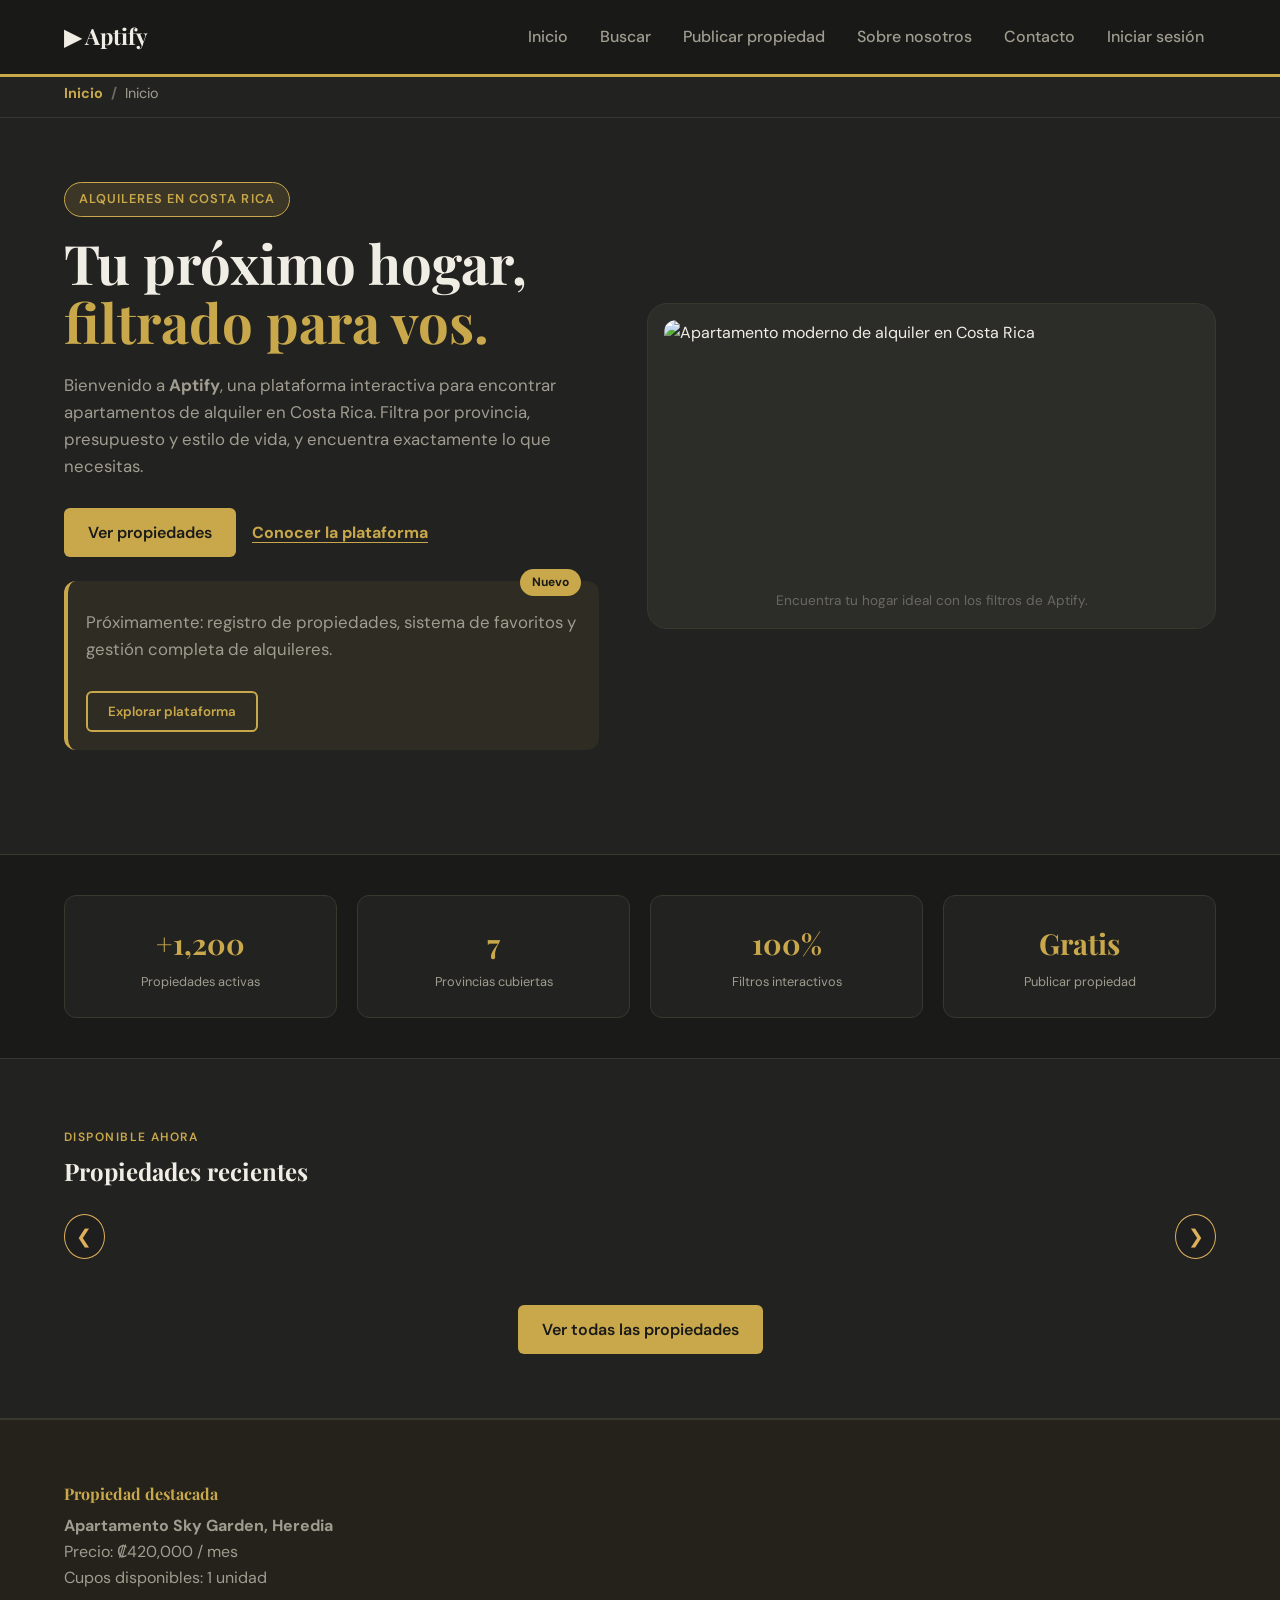
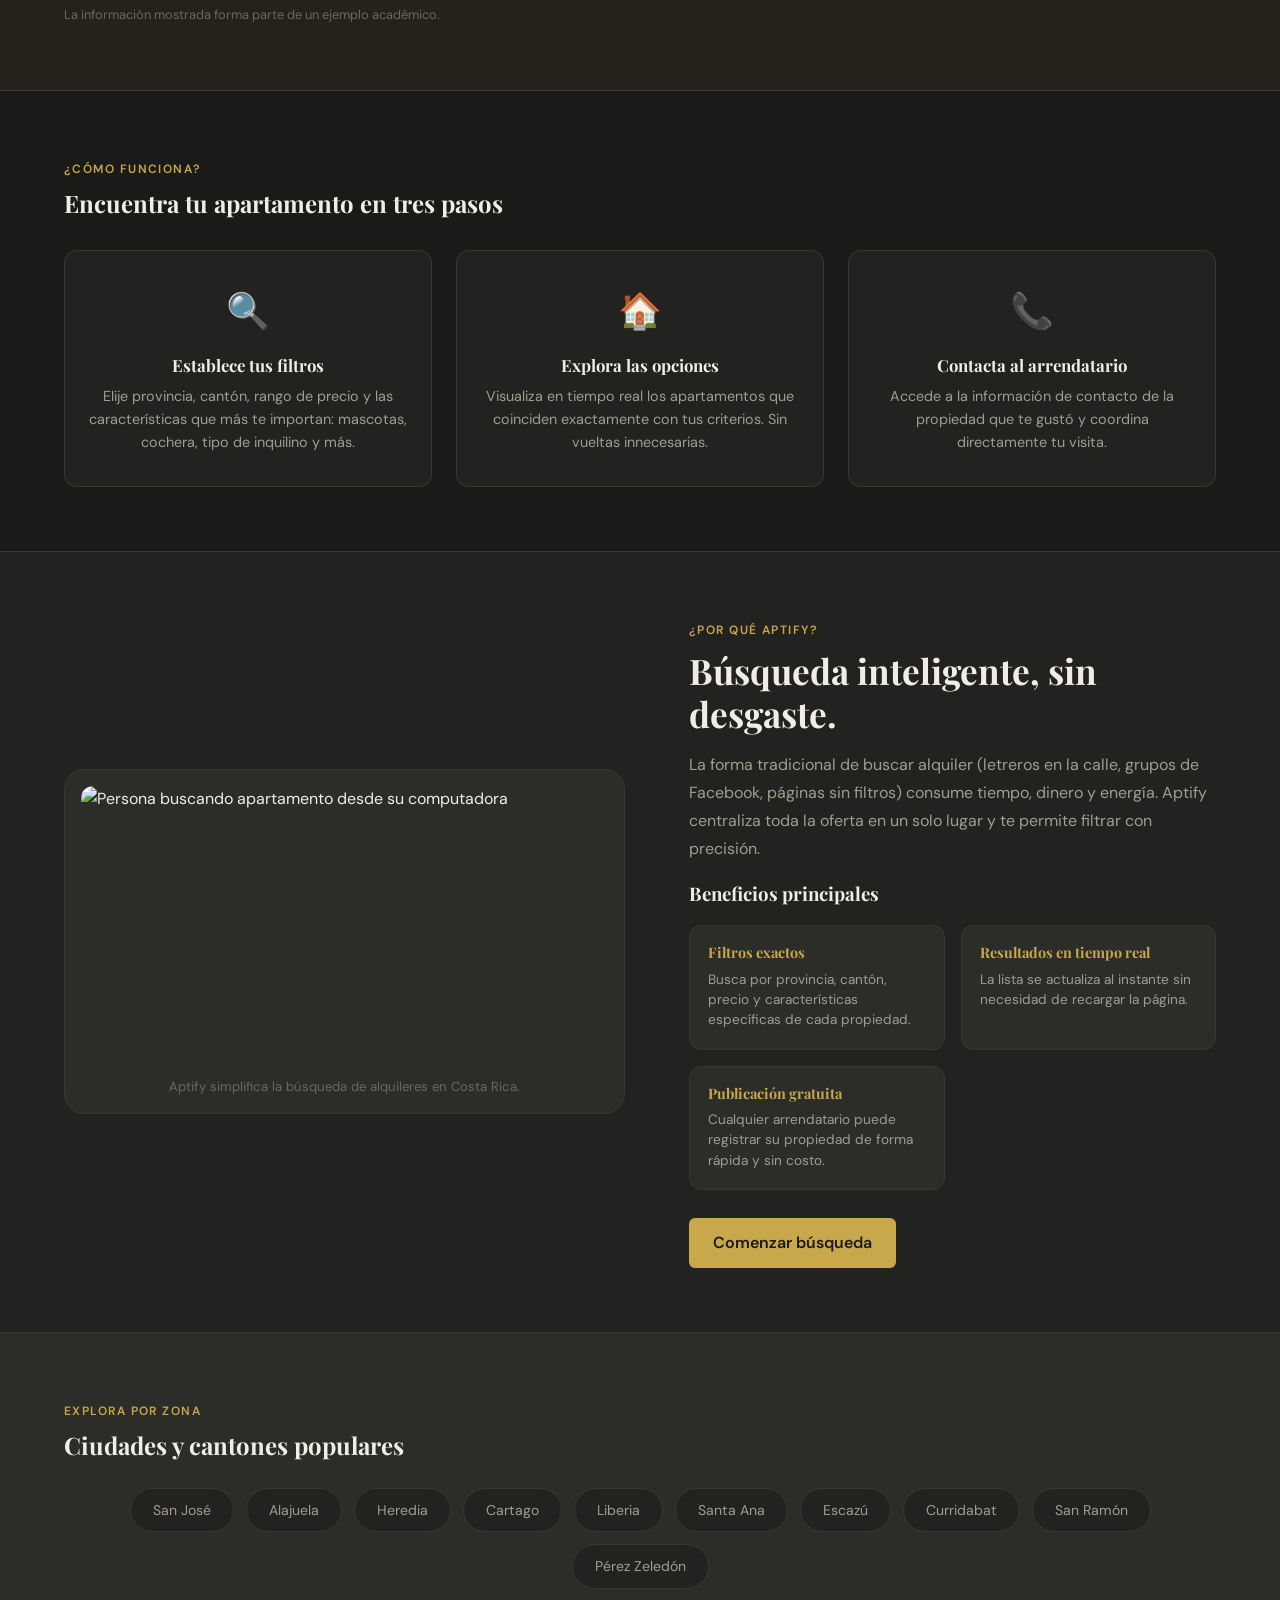
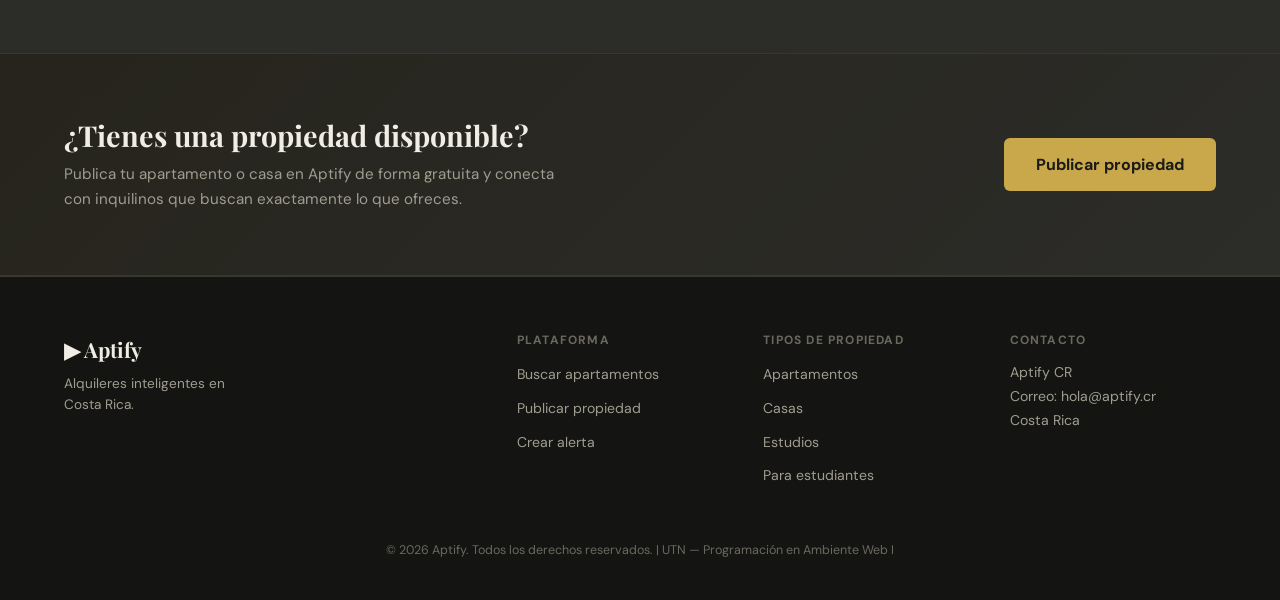
==== commit ce2778b1: "feat: Edición en las fichas y un estilo de carrusel en la página inicial" ====
--- a/index.html
+++ b/index.html
@@ -103,51 +103,7 @@
                     </figcaption>
                 </figure>
             </div>
-            <!-- Barra de búsqueda rápida dentro del hero -->
-            <div class="container">
-                <div class="search-bar">
-                    <div class="search-field">
-                        <label for="provincia">Provincia</label>
-                        <select id="provincia" name="provincia">
-                            <option value="">Todas</option>
-                            <option value="san-jose">San José</option>
-                            <option value="alajuela">Alajuela</option>
-                            <option value="heredia">Heredia</option>
-                            <option value="cartago">Cartago</option>
-                            <option value="guanacaste">Guanacaste</option>
-                            <option value="puntarenas">Puntarenas</option>
-                            <option value="limon">Limón</option>
-                        </select>
-                    </div>
-                    <div class="search-field">
-                        <label for="precio">Precio máximo</label>
-                        <select id="precio" name="precio">
-                            <option value="">Sin límite</option>
-                            <option value="200000">₡200,000</option>
-                            <option value="350000">₡350,000</option>
-                            <option value="500000">₡500,000</option>
-                            <option value="700000">₡700,000+</option>
-                        </select>
-                    </div>
-                    <div class="search-field">
-                        <label for="tipo">Tipo de propiedad</label>
-                        <select id="tipo" name="tipo">
-                            <option value="">Todos</option>
-                            <option value="apartamento">Apartamento</option>
-                            <option value="casa">Casa</option>
-                            <option value="estudio">Estudio</option>
-                        </select>
-                    </div>
-                    <button class="btn-primary search-btn">Buscar</button>
-                </div>
-                <!-- Etiquetas de filtros rápidos -->
-                <div class="quick-tags">
-                    <span class="tag">&#128062; Acepta mascotas</span>
-                    <span class="tag">&#128663; Con cochera</span>
-                    <span class="tag">&#128106; Ideal para familias</span>
-                    <span class="tag">&#127891; Para estudiantes</span>
-                </div>
-            </div>
+            
         </section>
 
         <!-- Estadísticas generales de la plataforma -->
@@ -177,9 +133,13 @@
             <div class="container">
                 <span class="section-eyebrow">Disponible ahora</span>
                 <h2>Propiedades recientes</h2>
-                <!-- Las tarjetas se insertan aquí mediante index.js -->
-                <div id="contenedorRecientes" class="listings-grid"></div>
-                <!-- Acción para ver todas las propiedades -->
+                <div class="carousel-wrapper">
+                    <button id="btn-prev" class="carousel-arrow" aria-label="Anterior">&#10094;</button>
+                    <div class="carousel-window">
+                        <div id="contenedorRecientes" class="listings-grid"></div>
+                    </div>
+                    <button id="btn-next" class="carousel-arrow" aria-label="Siguiente">&#10095;</button>
+                </div>
                 <div class="listings-cta">
                     <a href="buscar.html" class="btn-primary">Ver todas las propiedades</a>
                 </div>
@@ -341,6 +301,8 @@
     </footer>
 
     <script src="js/auth.js"></script>
+    <script src="js/propiedadesData.js"></script>
+    <script src="js/index.js"></script>
     
 </body>
 </html>
--- a/css/componentes.css
+++ b/css/componentes.css
@@ -432,4 +432,58 @@
     color: var(--color-texto-tenue);
     font-size: 0.9rem;
     padding: 24px 0;
+}
+
+/* ── ESTILOS DEL CARRUSEL ── */
+
+/* Contenedor del carrusel completo */
+.carousel-wrapper {
+    position: relative;
+    display: flex;
+    align-items: center;
+    gap: 15px;
+    margin-bottom: 2rem;
+}
+
+/* La "ventana" que oculta las tarjetas que quedan fuera de la pantalla */
+.carousel-window {
+    overflow: hidden;
+    width: 100%;
+}
+
+/* Aplicamos el diseño horizontal ÚNICAMENTE cuando la rejilla está dentro de un carrusel */
+.carousel-window .listings-grid {
+    display: flex; 
+    flex-direction: row;
+    gap: 20px;
+    transition: transform 0.5s ease-in-out;
+    will-change: transform;
+}
+
+/* Asegura el tamaño de la tarjeta SOLO dentro del carrusel de inicio */
+.carousel-window .property-card {
+    flex: 0 0 calc(25% - 15px);
+    min-width: 250px;
+}
+
+/* Estilo para las flechas de navegación */
+.carousel-arrow {
+    background-color: #1e1e1e;
+    color: #dfb05b;
+    border: 1px solid #dfb05b;
+    border-radius: 50%;
+    width: 45px;
+    height: 45px;
+    font-size: 1.2rem;
+    cursor: pointer;
+    display: flex;
+    align-items: center;
+    justify-content: center;
+    transition: all 0.3s ease;
+    z-index: 10;
+}
+
+.carousel-arrow:hover {
+    background-color: #dfb05b;
+    color: #1e1e1e;
 }
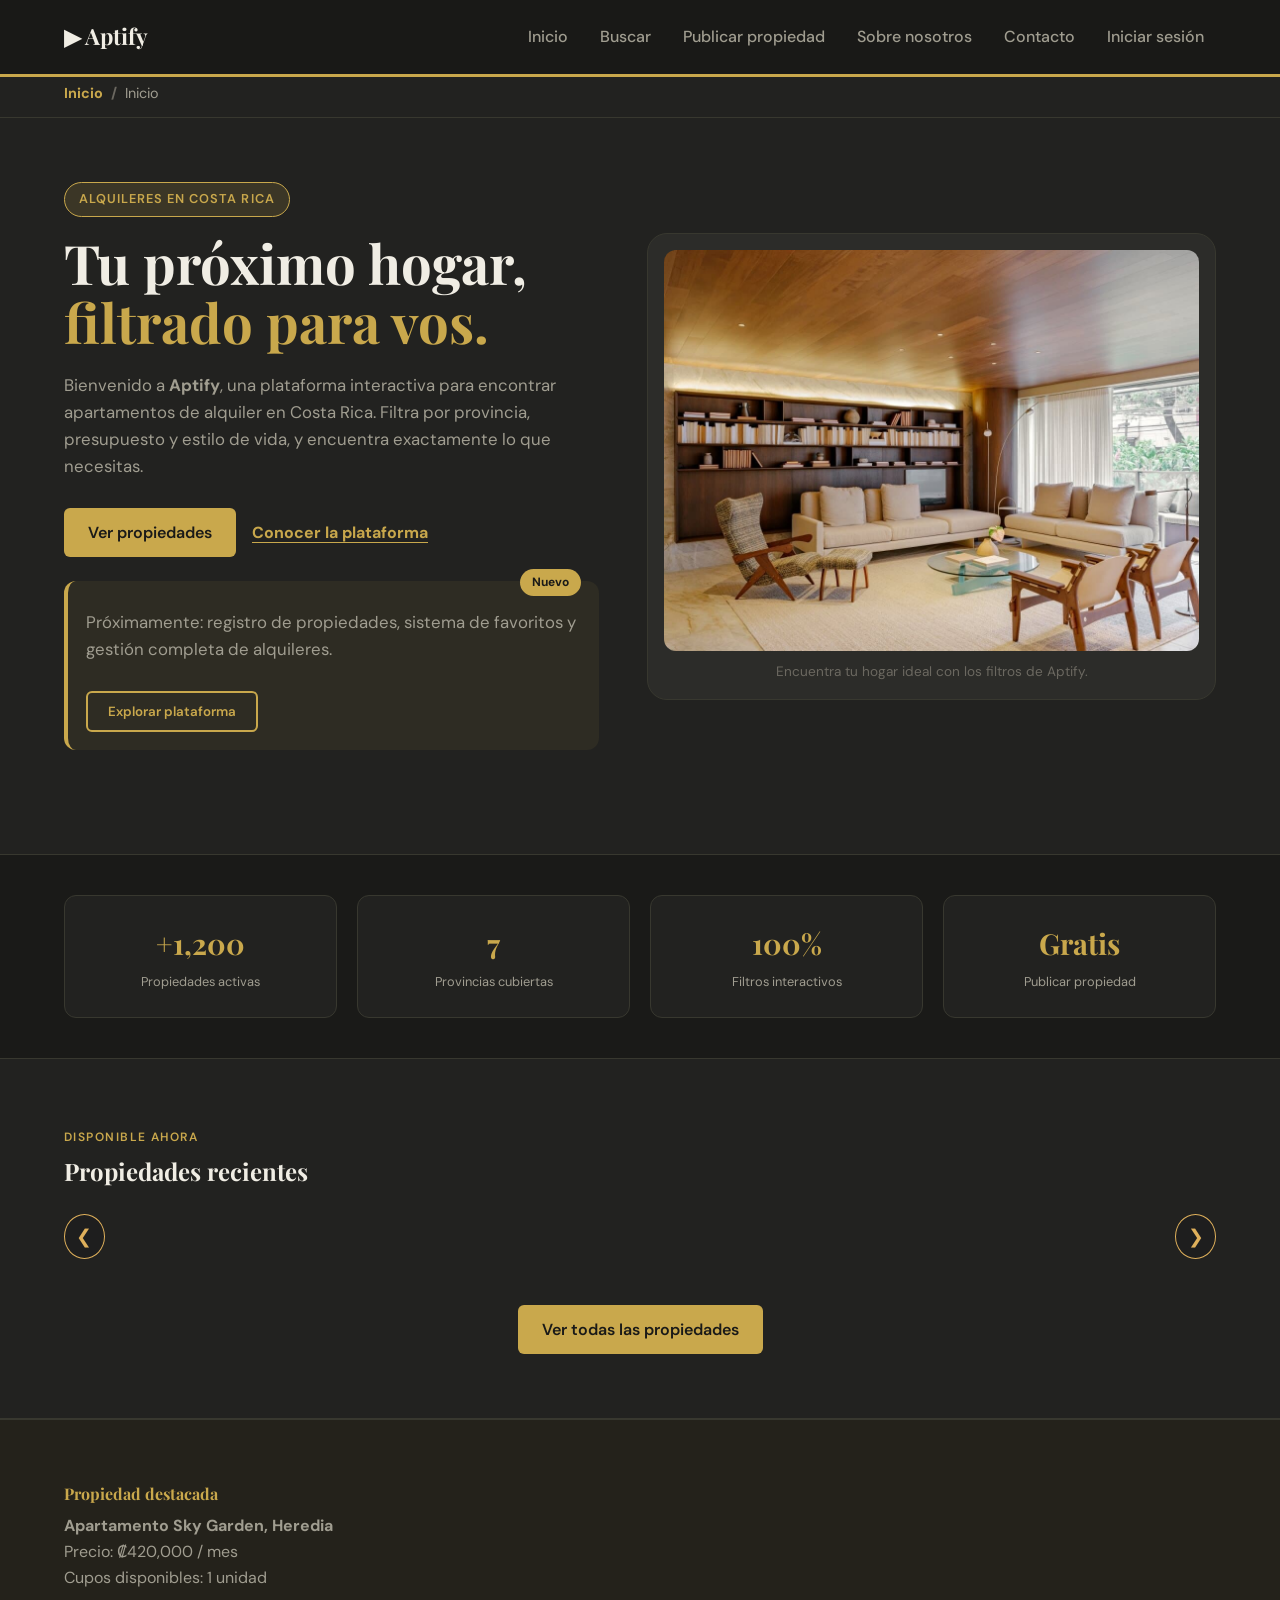
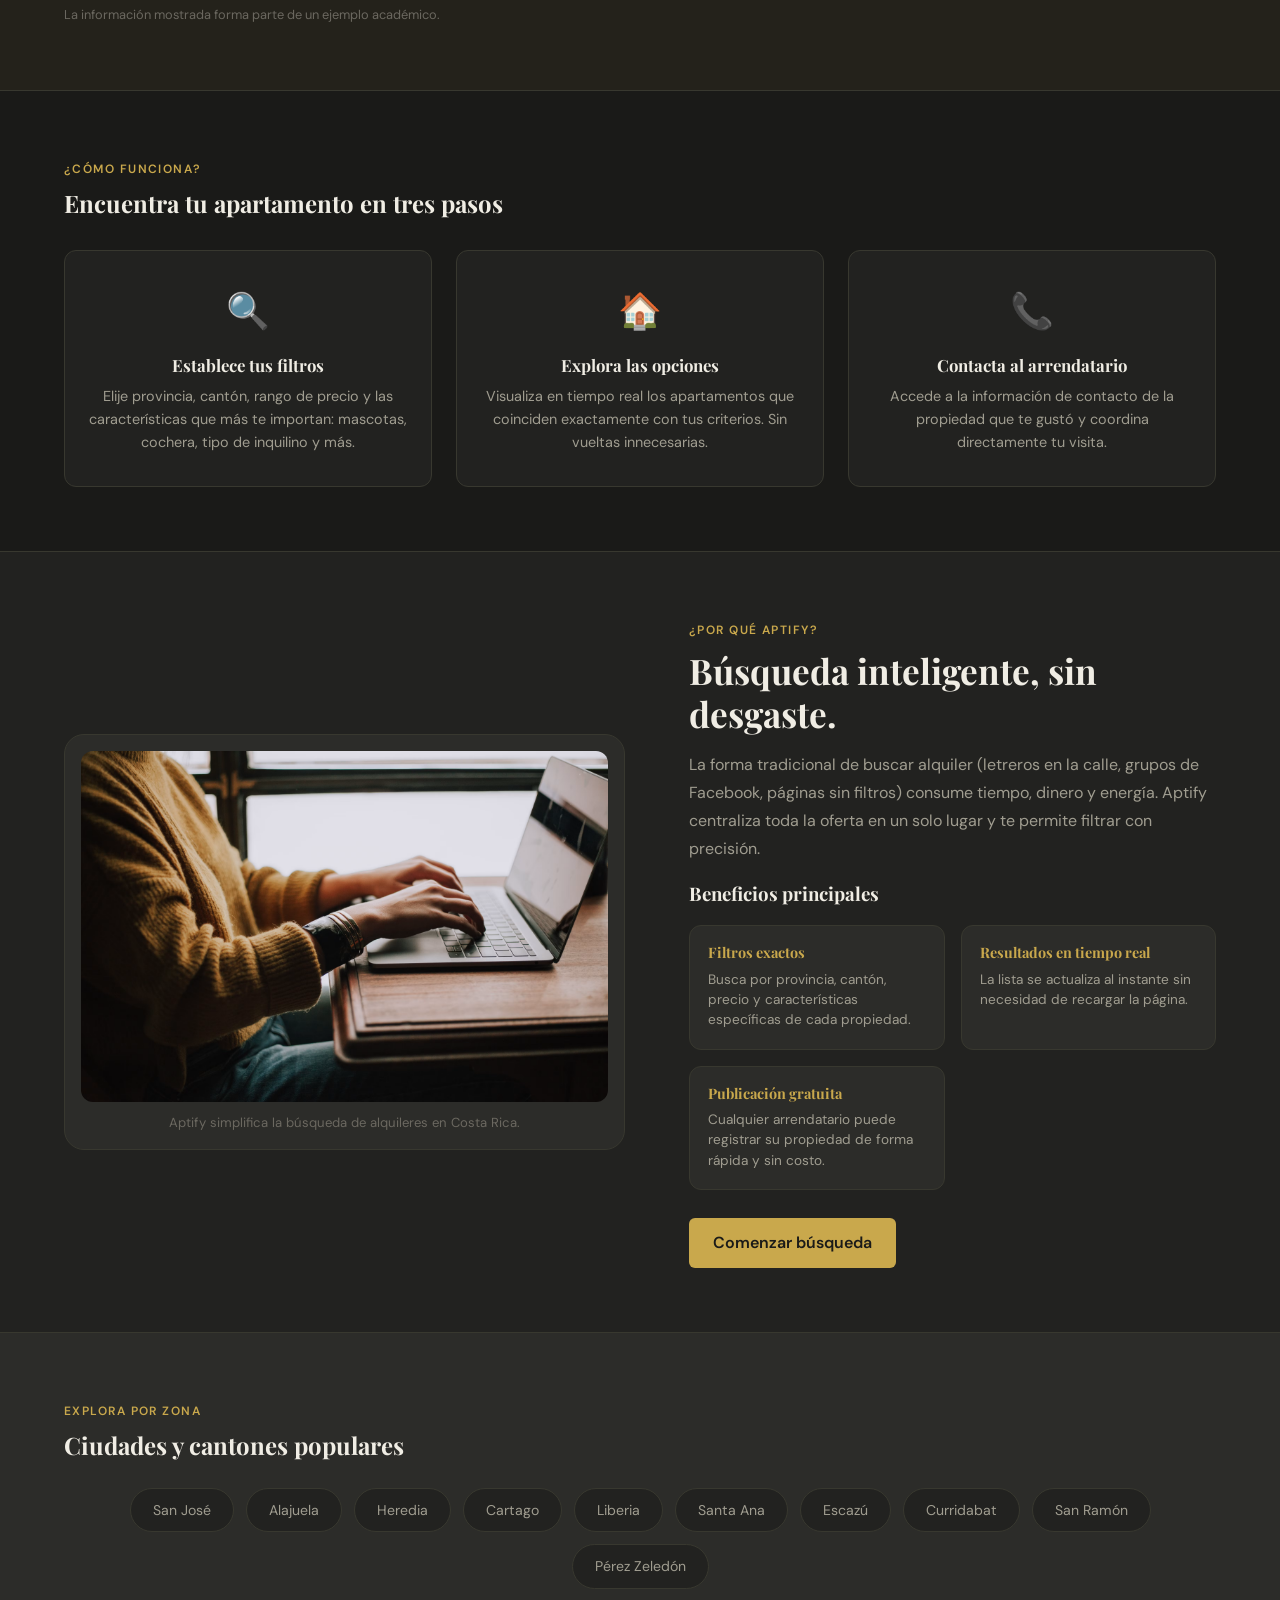
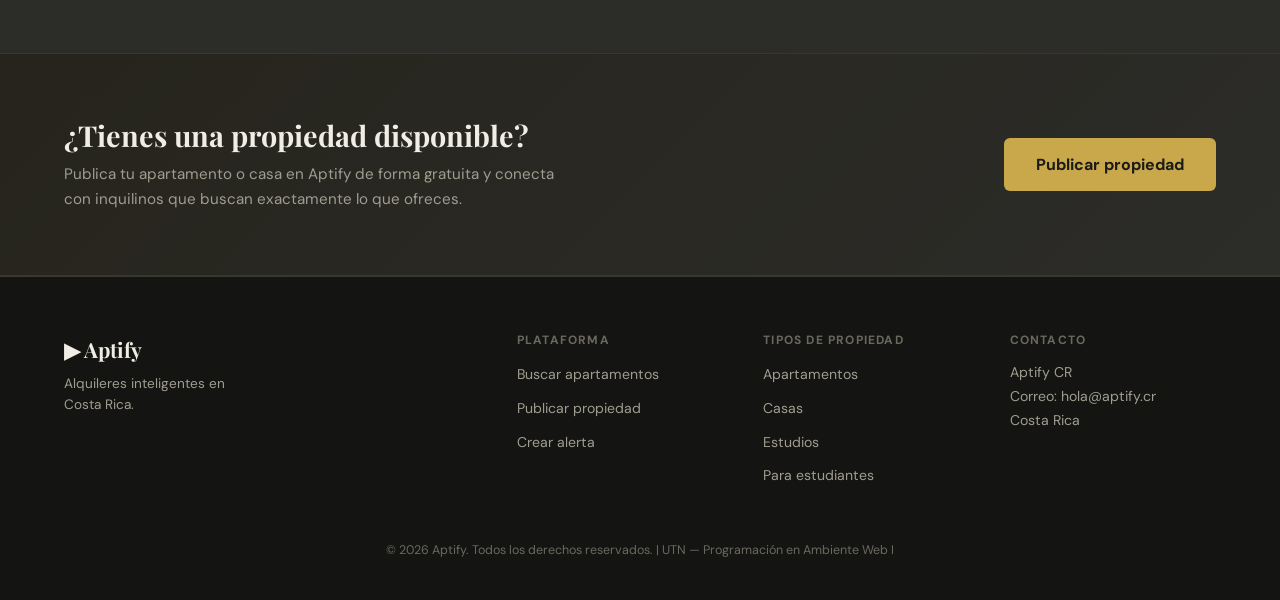
==== commit 51a831ae: "feat: Inserción de prueba a imágenes" ====
--- a/index.html
+++ b/index.html
@@ -96,7 +96,6 @@
                 </div>
                 <!-- Imagen representativa del hero -->
                 <figure class="hero-image">
-                    <!-- Cambiar el png cuando finalmente tenga una imagen decente -->
                     <img src="assets/images/hero-apartamentos.png" alt="Apartamento moderno de alquiler en Costa Rica">
                     <figcaption>
                         Encuentra tu hogar ideal con los filtros de Aptify.
@@ -190,7 +189,7 @@
         <!-- Por qué elegir Aptify -->
         <section id="sobre-aptify" class="about-section">
             <div class="container about-content">
-                <!-- Imagen representativa para cuando la tengamos -->
+                <!-- Imagen representativa -->
                 <figure class="about-image">
                     <img src="assets/images/about-aptify.png" alt="Persona buscando apartamento desde su computadora">
                     <figcaption>
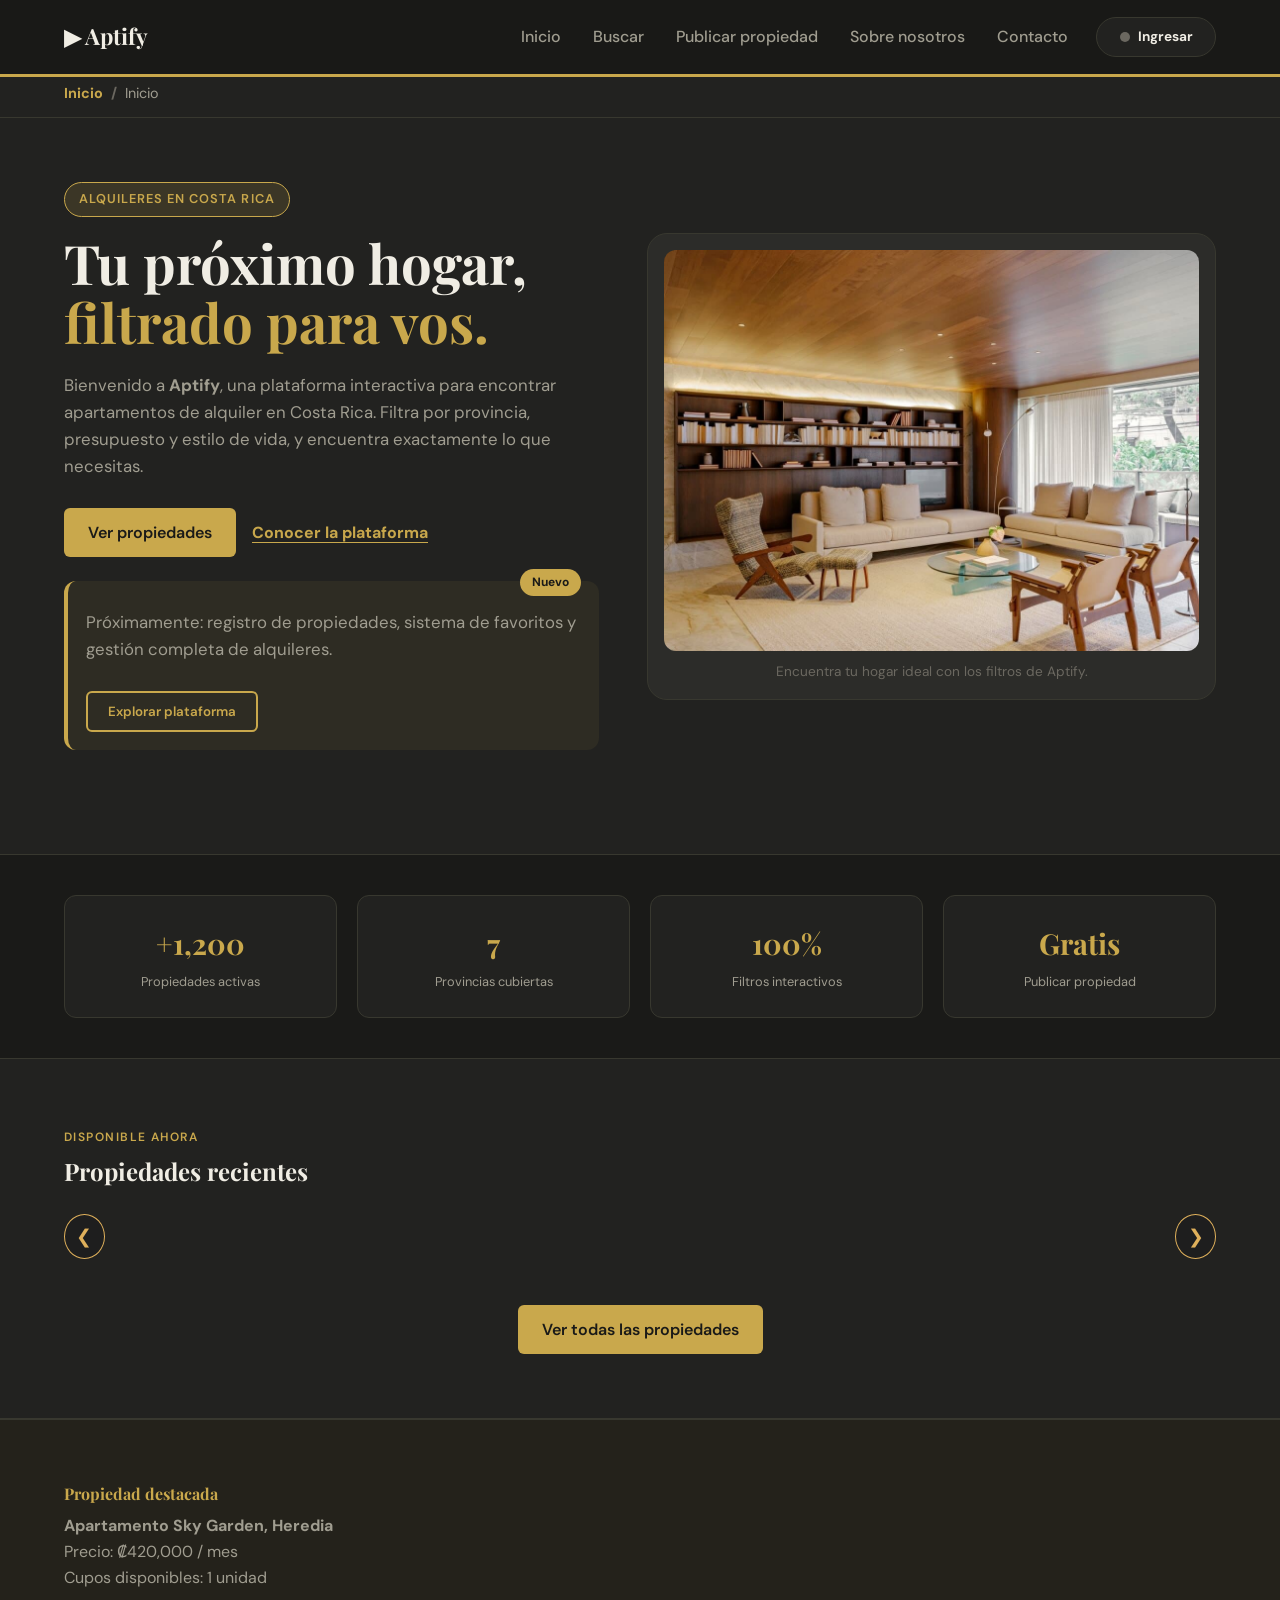
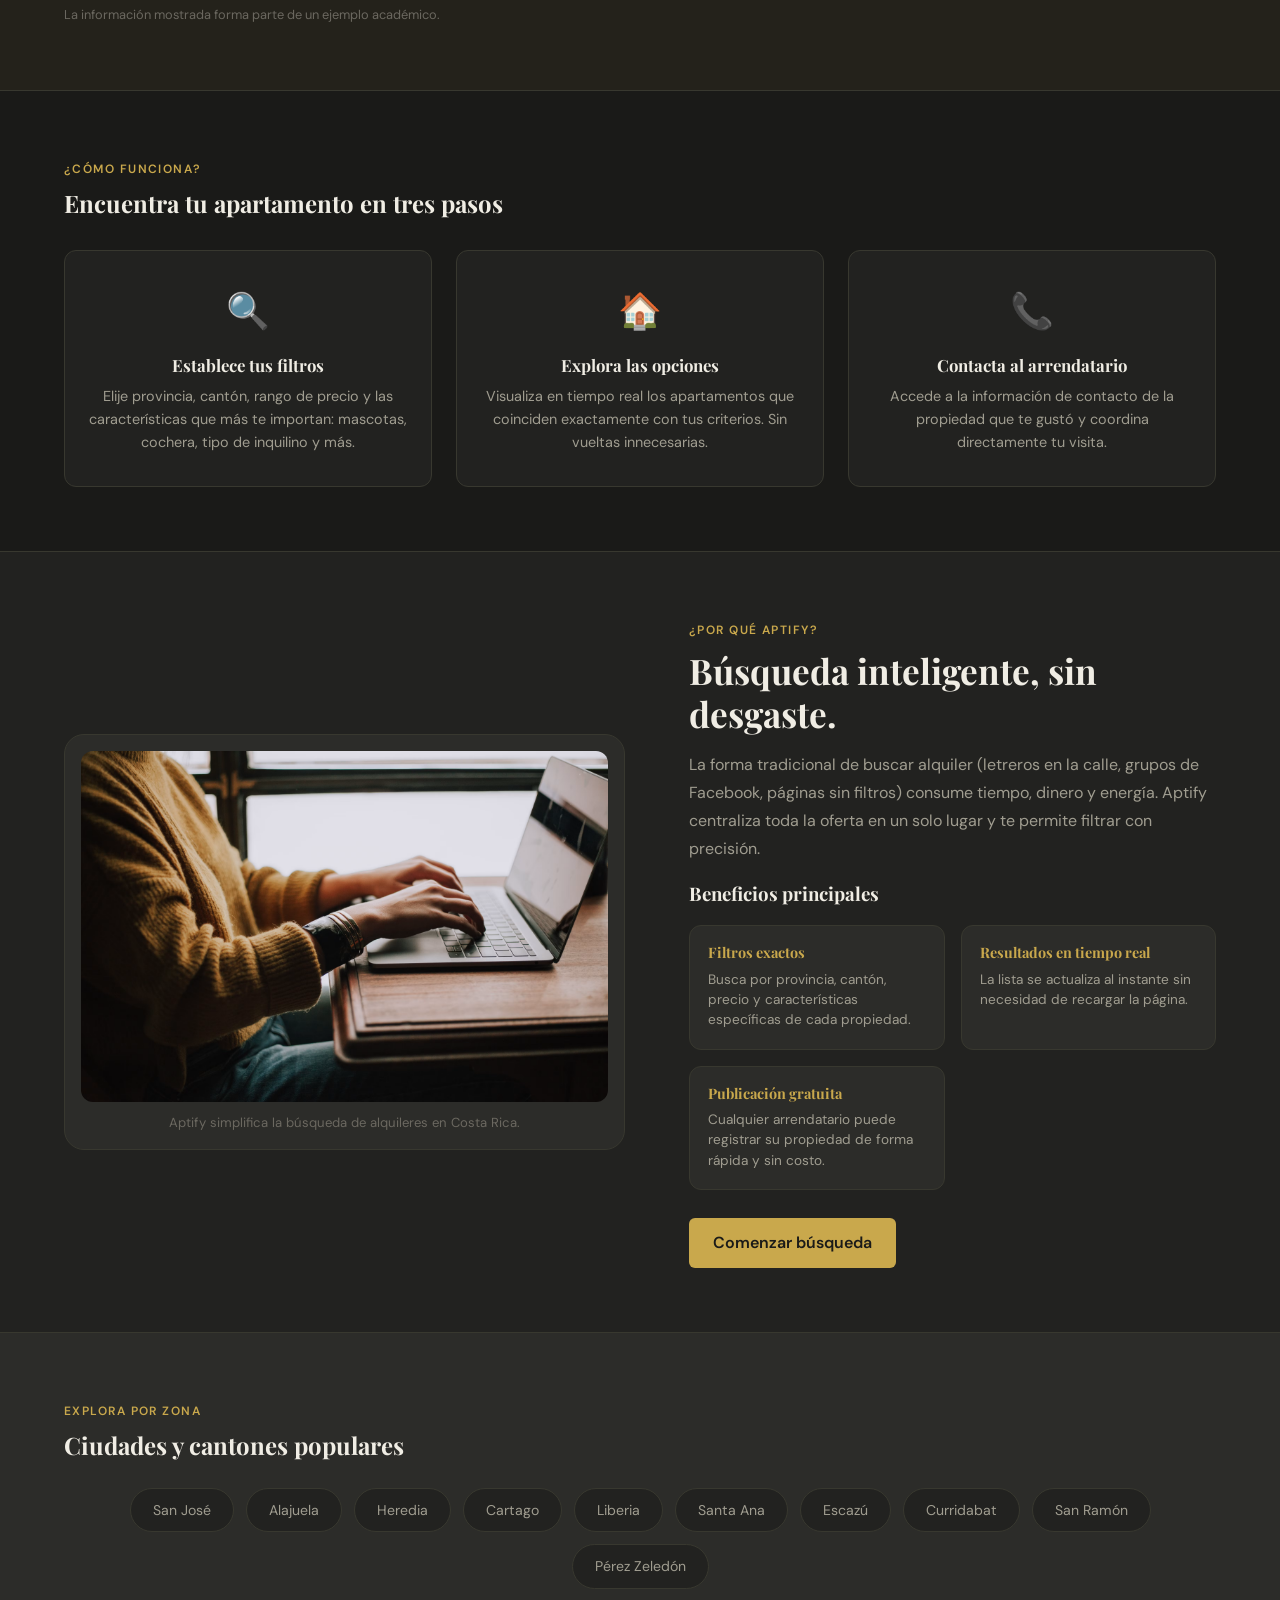
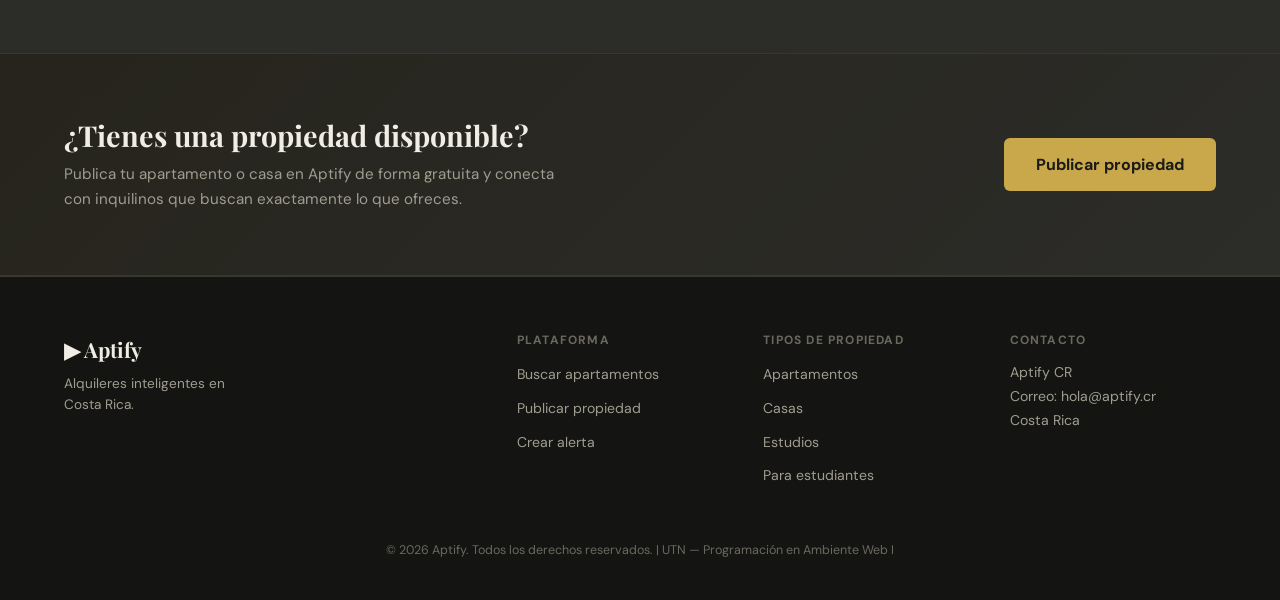
==== commit 735c214f: "Merge branch 'main' of https://github.com/AndreyDelgado/miniProyecto" ====
--- a/index.html
+++ b/index.html
@@ -41,10 +41,71 @@
                     <li><a href="publicar.html">Publicar propiedad</a></li>
                     <li><a href="#sobre-aptify">Sobre nosotros</a></li>
                     <li><a href="#contacto">Contacto</a></li>        
-                    <li id="nav-login"><a href="acceso.html">Iniciar sesión</a></li>        
-                    <li id="nav-user" style="display: none;">
-                        <span class="user-greeting">Hola, <b id="user-name-display">Usuario</b></span>
-                        <a href="#" id="btn-logout" class="btn-card">Salir</a>
+                    
+                    <li class="header-session-area">
+                        <details class="session-dropdown" id="session-dropdown">
+                            <summary class="header-user">
+                                <span id="session-status-dot" class="user-offline"></span>
+                                <span id="session-status-text">Ingresar</span>
+                            </summary>
+                            
+                            <div class="session-dropdown-content">
+                                
+                                <div id="drop-login-container">
+                                    <h3>Iniciar Sesión</h3>
+                                    <p>Accede para guardar favoritos</p>
+                                    <form id="login-form" class="session-form">
+                                        <div class="form-group">
+                                            <label for="login-email">Correo</label>
+                                            <input type="email" id="login-email" required placeholder="correo@ejemplo.com">
+                                        </div>
+                                        <div class="form-group">
+                                            <label for="login-pass">Contraseña</label>
+                                            <input type="password" id="login-pass" required placeholder="********">
+                                        </div>
+                                        <button type="submit" class="btn-primary" style="width: 100%; margin-top: 8px;">Ingresar</button>
+                                    </form>
+                                    <p class="auth-switch" style="margin-top: 14px; font-size: 0.85rem; text-align: center;">
+                                        ¿Nuevo? <a href="#" id="link-to-register" style="color: var(--color-dorado); font-weight: bold;">Crear cuenta</a>
+                                    </p>
+                                </div>
+
+                                <div id="drop-register-container" style="display: none;">
+                                    <h3>Crear Cuenta</h3>
+                                    <p>Únete a Aptify</p>
+                                    <form id="register-form" class="session-form">
+                                        <div class="form-group">
+                                            <label for="reg-name">Nombre</label>
+                                            <input type="text" id="reg-name" required placeholder="Ej. Nathalie Paniagua">
+                                        </div>
+                                        <div class="form-group">
+                                            <label for="reg-email">Correo</label>
+                                            <input type="email" id="reg-email" required placeholder="correo@ejemplo.com">
+                                        </div>
+                                        <div class="form-group">
+                                            <label for="reg-pass">Contraseña</label>
+                                            <input type="password" id="reg-pass" required placeholder="Mínimo 8">
+                                        </div>
+                                        <button type="submit" class="btn-gold" style="width: 100%; margin-top: 8px;">Registrarse</button>
+                                    </form>
+                                    <p class="auth-switch" style="margin-top: 14px; font-size: 0.85rem; text-align: center;">
+                                        ¿Ya tienes cuenta? <a href="#" id="link-to-login" style="color: var(--color-dorado); font-weight: bold;">Iniciar sesión</a>
+                                    </p>
+                                </div>
+
+                                <div id="drop-user-container" style="display: none;">
+                                    <h3>Mi Perfil</h3>
+                                    <div class="user-card">
+                                        <h4 id="user-name-display">Usuario</h4>
+                                        <p id="user-email-display">correo@ejemplo.com</p>
+                                    </div>
+                                    <div class="session-buttons">
+                                        <button id="btn-logout" class="btn-secondary" style="width: 100%; margin-top: 16px;">Cerrar Sesión</button>
+                                    </div>
+                                </div>
+
+                            </div>
+                        </details>
                     </li>
                 </ul>
             </nav>
--- a/css/layout.css
+++ b/css/layout.css
@@ -220,4 +220,177 @@
 footer small {
     font-size: 0.78rem;
     color: var(--color-texto-tenue);
+}
+
+/* =========================
+   USUARIO EN HEADER (DROPDOWN)
+   ========================= */
+
+.header-session-area {
+    position: relative;
+    flex-shrink: 0;
+    margin-left: 8px;
+}
+
+.session-dropdown {
+    position: relative;
+}
+
+/* Oculta la flecha por defecto de la etiqueta details */
+.session-dropdown summary {
+    list-style: none;
+}
+.session-dropdown summary::-webkit-details-marker {
+    display: none;
+}
+
+/* Botón visible en el nav */
+.header-user {
+    min-width: 120px;
+    display: flex;
+    align-items: center;
+    justify-content: center;
+    gap: 8px;
+    background-color: var(--color-superficie);
+    color: var(--color-texto);
+    border: 1px solid var(--color-borde);
+    border-radius: var(--radio-pill);
+    padding: 8px 16px;
+    font-size: 0.85rem;
+    font-weight: 700;
+    cursor: pointer;
+    transition: border-color 0.2s ease, color 0.2s ease;
+}
+
+.header-user:hover {
+    border-color: var(--color-dorado);
+    color: var(--color-dorado);
+}
+
+/* Puntos de estado */
+.user-online,
+.user-offline {
+    width: 10px;
+    height: 10px;
+    display: inline-block;
+    border-radius: 999px;
+    flex-shrink: 0;
+}
+
+.user-online {
+    background-color: #3bba6c;
+    box-shadow: 0 0 0 4px rgba(59, 186, 108, 0.15);
+}
+
+.user-offline {
+    background-color: var(--color-texto-tenue);
+}
+
+/* =========================
+   CONTENIDO DEL DROPDOWN
+   ========================= */
+
+.session-dropdown-content {
+    position: absolute;
+    top: calc(100% + 14px);
+    right: 0;
+    width: 320px;
+    background-color: var(--color-superficie);
+    color: var(--color-texto);
+    border: 1px solid var(--color-borde);
+    border-radius: var(--radio-md);
+    padding: 24px;
+    box-shadow: 0 12px 40px rgba(0, 0, 0, 0.6);
+    z-index: 1200;
+}
+
+/* Flecha decorativa del cuadro */
+.session-dropdown-content::before {
+    content: "";
+    position: absolute;
+    top: -7px;
+    right: 34px;
+    width: 12px;
+    height: 12px;
+    background-color: var(--color-superficie);
+    border-left: 1px solid var(--color-borde);
+    border-top: 1px solid var(--color-borde);
+    transform: rotate(45deg);
+}
+
+.session-dropdown-content h3 {
+    color: var(--color-dorado);
+    margin-bottom: 4px;
+    font-size: 1.1rem;
+}
+
+.session-dropdown-content p {
+    color: var(--color-texto-suave);
+    font-size: 0.85rem;
+    margin-bottom: 16px;
+}
+
+/* Formularios internos */
+.session-form .form-group {
+    margin-bottom: 12px;
+    text-align: left;
+}
+
+.session-form label {
+    display: block;
+    color: var(--color-texto);
+    font-size: 0.8rem;
+    margin-bottom: 4px;
+    font-weight: 600;
+}
+
+.session-form input {
+    width: 100%;
+    background-color: var(--color-superficie-2);
+    border: 1px solid var(--color-borde);
+    color: var(--color-texto);
+    border-radius: var(--radio-sm);
+    padding: 10px 12px;
+    font-size: 0.9rem;
+    outline: none;
+    font-family: var(--fuente-cuerpo);
+}
+
+.session-form input:focus {
+    border-color: var(--color-dorado);
+}
+
+/* Tarjeta de usuario actual */
+.user-card {
+    margin-top: 16px;
+    background-color: var(--color-superficie-2);
+    border: 1px solid var(--color-borde);
+    border-left: 4px solid var(--color-dorado);
+    border-radius: var(--radio-sm);
+    padding: 14px;
+}
+
+.user-card h4 {
+    color: var(--color-texto);
+    margin-bottom: 2px;
+    font-size: 1rem;
+}
+
+.user-card p {
+    color: var(--color-texto-suave);
+    margin-bottom: 0;
+    font-size: 0.85rem;
+}
+
+/* Responsivo para el dropdown en móviles */
+@media (max-width: 700px) {
+    .session-dropdown-content {
+        position: static;
+        width: 100%;
+        margin-top: 12px;
+        box-shadow: none;
+    }
+    .session-dropdown-content::before {
+        display: none;
+    }
 }
--- a/css/paginas.css
+++ b/css/paginas.css
@@ -703,4 +703,137 @@
 .auth-switch a {
     color: var(--color-dorado);
     font-weight: 700;
+}
+
+/* =========================
+   SECCIÓN DE PUBLICAR PROPIEDAD
+   ========================= */
+
+.publish-section {
+    padding: 60px 20px;
+    background-color: var(--color-fondo);
+    min-height: calc(100vh - 70px);
+}
+
+.publish-wrapper {
+    max-width: 800px;
+    margin: 0 auto;
+    background-color: var(--color-superficie);
+    border: 1px solid var(--color-borde);
+    border-radius: var(--radio-lg);
+    padding: 40px;
+    box-shadow: 0 12px 40px rgba(0, 0, 0, 0.4);
+}
+
+.publish-header {
+    text-align: center;
+    margin-bottom: 30px;
+}
+
+.publish-header h2 {
+    color: var(--color-dorado);
+    margin-bottom: 8px;
+}
+
+.publish-header p {
+    color: var(--color-texto-suave);
+    font-size: 1rem;
+}
+
+/* Advertencia si no hay sesión */
+.auth-warning {
+    background-color: rgba(220, 38, 38, 0.1);
+    border: 1px solid #dc2626;
+    color: #fca5a5;
+    padding: 20px;
+    border-radius: var(--radio-md);
+    text-align: center;
+    margin-bottom: 20px;
+}
+
+/* Grid del formulario */
+.form-grid {
+    display: grid;
+    grid-template-columns: repeat(2, 1fr);
+    gap: 20px;
+    margin-bottom: 30px;
+}
+
+.form-group.full-width {
+    grid-column: 1 / -1; /* Ocupa toda la fila */
+}
+
+/* Elementos de formulario compartidos con auth */
+.publish-form select,
+.publish-form textarea {
+    width: 100%;
+    background-color: var(--color-superficie-2);
+    border: 1px solid var(--color-borde);
+    color: var(--color-texto);
+    border-radius: var(--radio-sm);
+    padding: 12px 16px;
+    font-size: 1rem;
+    outline: none;
+    font-family: var(--fuente-cuerpo);
+    transition: border-color 0.2s;
+}
+
+.publish-form select:focus,
+.publish-form textarea:focus {
+    border-color: var(--color-dorado);
+}
+
+.publish-form textarea {
+    resize: vertical;
+}
+
+/* Checkboxes */
+.checkboxes {
+    display: flex;
+    flex-direction: column;
+    justify-content: center;
+    gap: 10px;
+}
+
+.checkboxes label {
+    display: flex;
+    align-items: center;
+    gap: 8px;
+    cursor: pointer;
+    font-weight: normal;
+}
+
+.checkboxes input[type="checkbox"] {
+    width: 18px;
+    height: 18px;
+    accent-color: var(--color-dorado);
+}
+
+.btn-large {
+    width: 100%;
+    padding: 16px;
+    font-size: 1.1rem;
+}
+
+/* Responsivo */
+@media (max-width: 600px) {
+    .form-grid {
+        grid-template-columns: 1fr; /* Una sola columna en celulares */
+    }
+    .publish-wrapper {
+        padding: 24px 16px;
+    }
+}
+
+/* Texto de ayuda en los formularios */
+.form-hint {
+    display: block;
+    margin-top: 6px;
+    font-size: 0.8rem;
+    color: var(--color-texto-suave);
+    line-height: 1.4;
+}
+
+.form-hint b {
+    color: var(--color-dorado);
 }
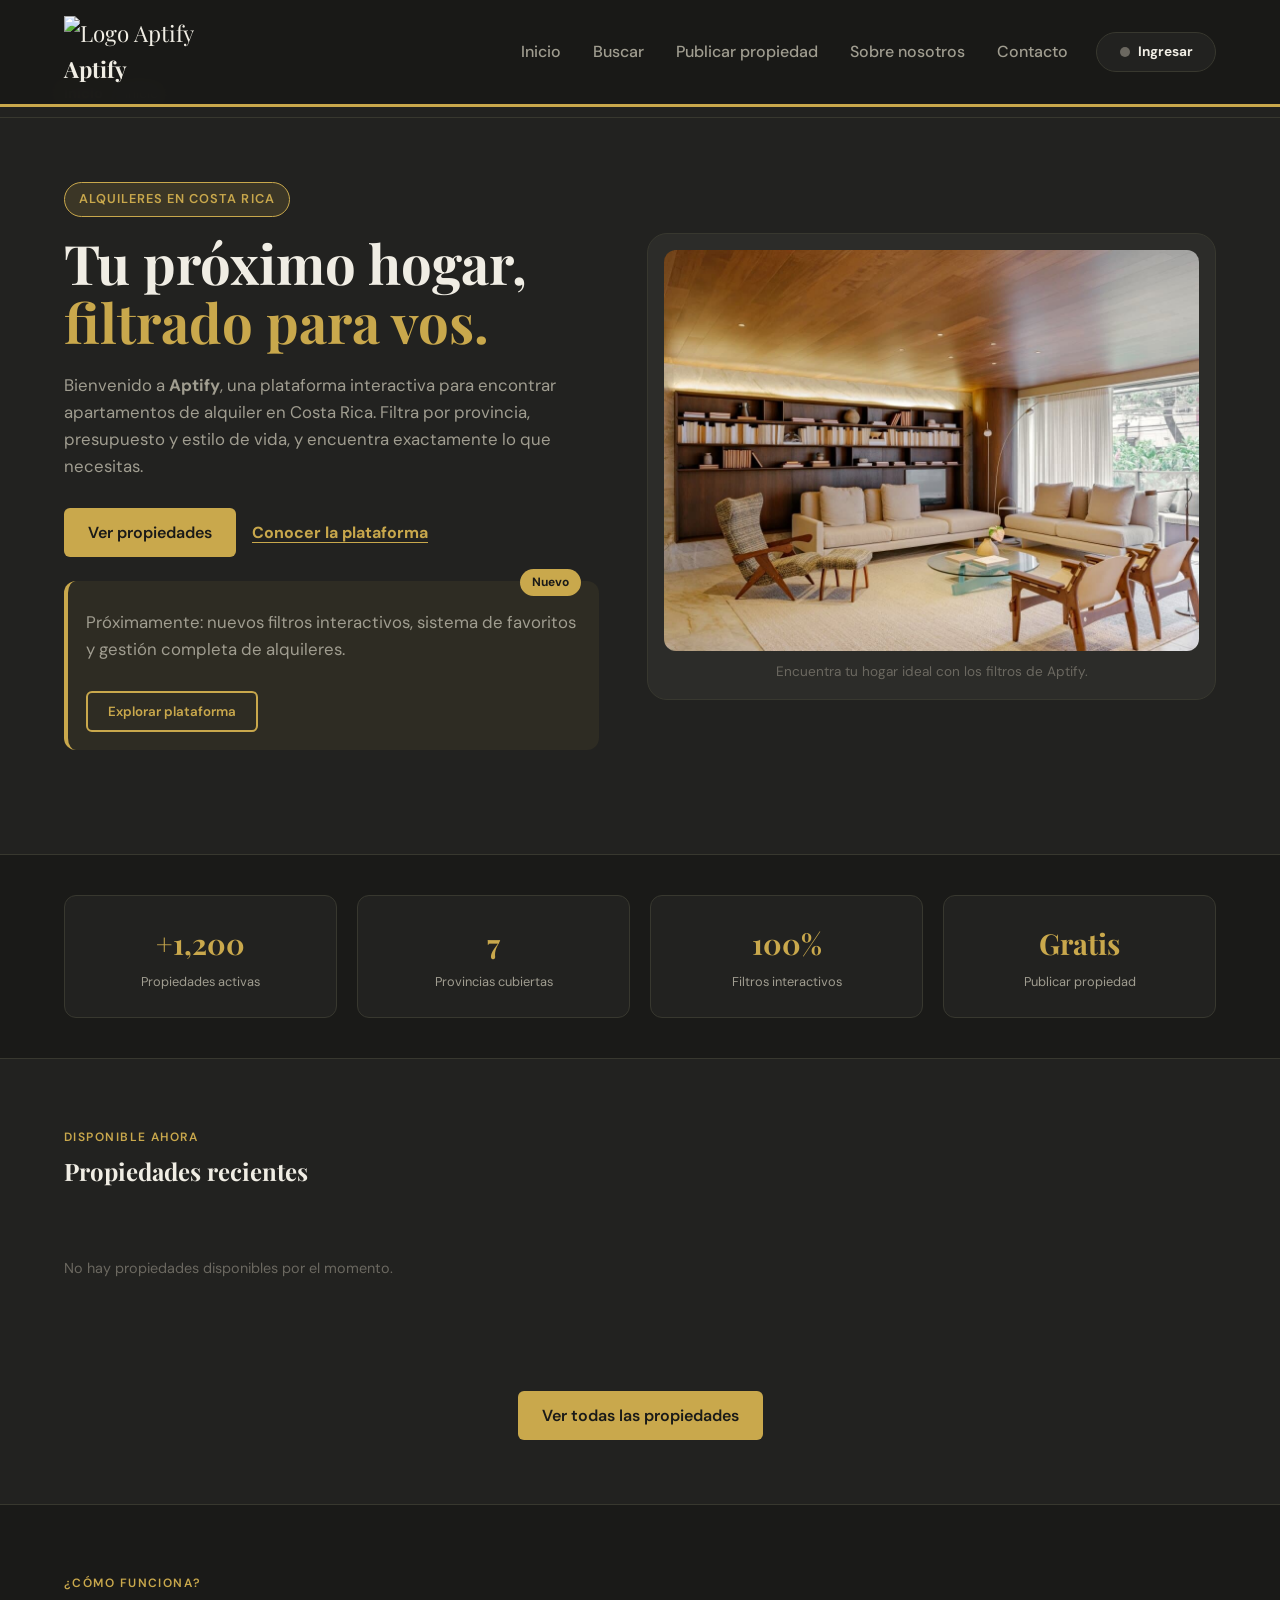
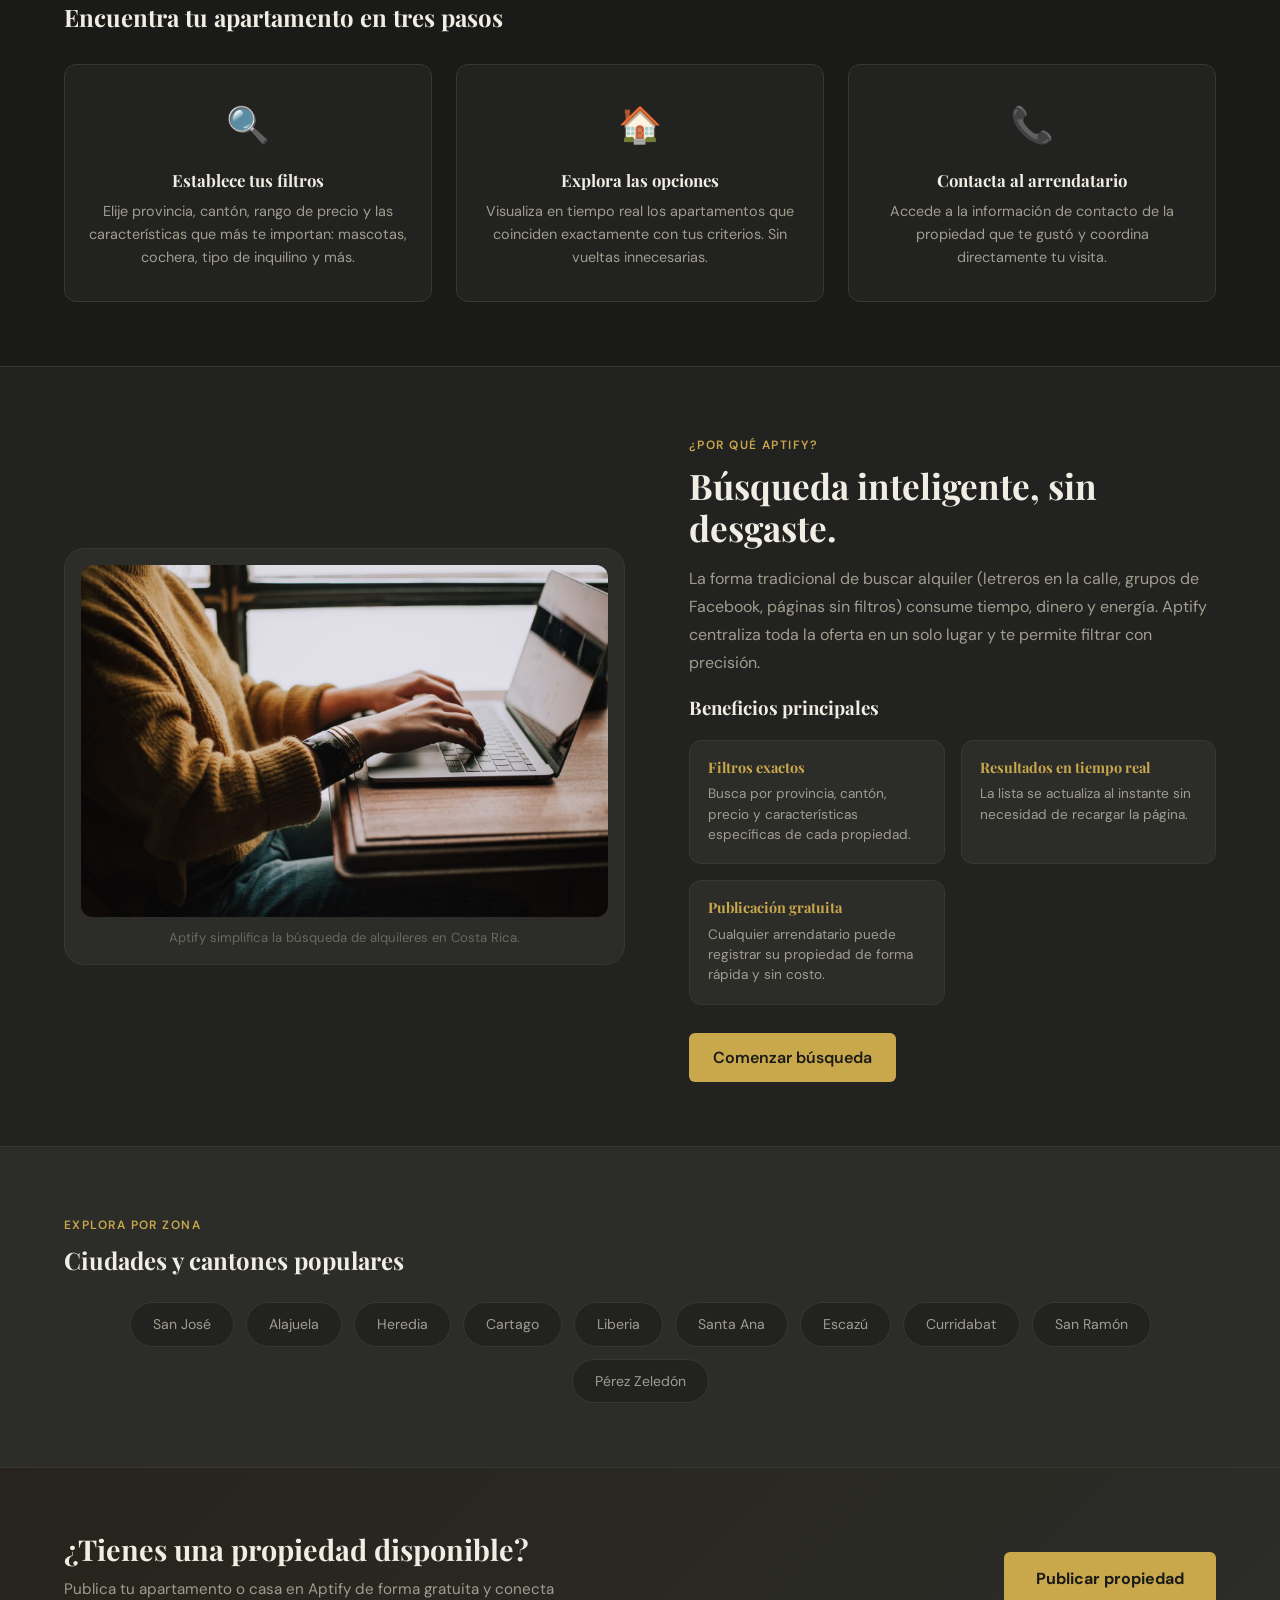
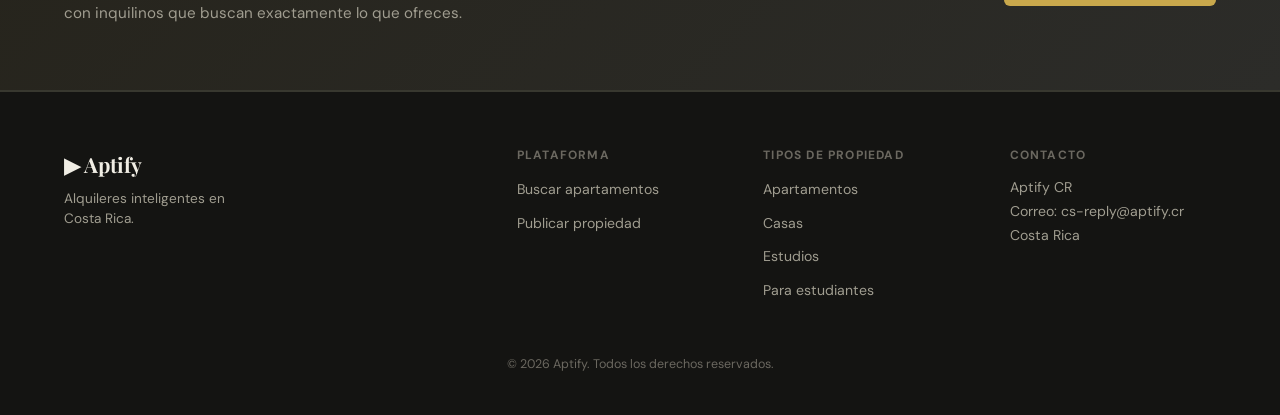
==== commit eb39b491: "feat: Cambios en diseño e intento de nuevo responsive" ====
--- a/index.html
+++ b/index.html
@@ -24,7 +24,10 @@
     <!-- Encabezado principal fijo del sitio -->
     <header class="site-header">
         <div class="container header-content">
-            <p class="logo"><strong>&#9654; Aptify</strong></p>
+            <p class="logo">
+                <img src="assets/images/aptify-logo.png" alt="Logo Aptify" class="logo-img">
+                <strong>Aptify</strong>
+            </p>
             <!-- Checkbox oculto para controlar el menú hamburguesa -->
             <input type="checkbox" id="menu-toggle" class="menu-toggle">
             <!-- Botón visual del menú hamburguesa -->
@@ -147,7 +150,7 @@
                     <div class="hero-info">
                         <span class="info-label">Nuevo</span>
                         <p>
-                            Próximamente: registro de propiedades, sistema de favoritos
+                            Próximamente: nuevos filtros interactivos, sistema de favoritos
                             y gestión completa de alquileres.
                         </p>
                         <button class="btn-secondary">
@@ -205,19 +208,6 @@
                 </div>
             </div>
         </section>
-
-        <!-- Aside: propiedad destacada -->
-        <aside>
-            <h4>Propiedad destacada</h4>
-            <p>
-                <strong>Apartamento Sky Garden, Heredia</strong><br>
-                Precio: <span>₡420,000 / mes</span><br>
-                Cupos disponibles: <span>1 unidad</span>
-            </p>
-            <small>
-                La información mostrada forma parte de un ejemplo académico.
-            </small>
-        </aside>
 
         <!-- Cómo funciona la plataforma -->
         <section id="como-funciona" class="how-section">
@@ -292,16 +282,16 @@
                 <span class="section-eyebrow">Explora por zona</span>
                 <h2>Ciudades y cantones populares</h2>
                 <div class="locations-grid">
-                    <a href="#" class="location-chip">San José</a>
-                    <a href="#" class="location-chip">Alajuela</a>
-                    <a href="#" class="location-chip">Heredia</a>
-                    <a href="#" class="location-chip">Cartago</a>
-                    <a href="#" class="location-chip">Liberia</a>
-                    <a href="#" class="location-chip">Santa Ana</a>
-                    <a href="#" class="location-chip">Escazú</a>
-                    <a href="#" class="location-chip">Curridabat</a>
-                    <a href="#" class="location-chip">San Ramón</a>
-                    <a href="#" class="location-chip">Pérez Zeledón</a>
+                    <a class="location-chip">San José</a>
+                    <a class="location-chip">Alajuela</a>
+                    <a class="location-chip">Heredia</a>
+                    <a class="location-chip">Cartago</a>
+                    <a class="location-chip">Liberia</a>
+                    <a class="location-chip">Santa Ana</a>
+                    <a class="location-chip">Escazú</a>
+                    <a class="location-chip">Curridabat</a>
+                    <a class="location-chip">San Ramón</a>
+                    <a class="location-chip">Pérez Zeledón</a>
                 </div>
             </div>
         </section>
@@ -334,34 +324,32 @@
                 <ul>
                     <li><a href="buscar.html">Buscar apartamentos</a></li>
                     <li><a href="publicar.html">Publicar propiedad</a></li>
-                    <li><a href="#">Crear alerta</a></li>
                 </ul>
             </div>
             <div class="footer-col">
                 <h5>Tipos de propiedad</h5>
                 <ul>
-                    <li><a href="#">Apartamentos</a></li>
-                    <li><a href="#">Casas</a></li>
-                    <li><a href="#">Estudios</a></li>
-                    <li><a href="#">Para estudiantes</a></li>
+                    <li><a>Apartamentos</a></li>
+                    <li><a>Casas</a></li>
+                    <li><a>Estudios</a></li>
+                    <li><a>Para estudiantes</a></li>
                 </ul>
             </div>
             <div class="footer-col">
                 <h5>Contacto</h5>
                 <address>
                     Aptify CR<br>
-                    Correo: hola@aptify.cr<br>
+                    Correo: cs-reply@aptify.cr<br>
                     Costa Rica
                 </address>
             </div>
         </div>
         <p>
-            <small>&copy; 2026 Aptify. Todos los derechos reservados. | UTN — Programación en Ambiente Web I</small>
+            <small>&copy; 2026 Aptify. Todos los derechos reservados.</small>
         </p>
     </footer>
 
     <script src="js/auth.js"></script>
-    <script src="js/propiedadesData.js"></script>
     <script src="js/index.js"></script>
     
 </body>
--- a/css/responsive.css
+++ b/css/responsive.css
@@ -201,7 +201,7 @@
    Teléfonos angostos (max-width: 420px)
    ========================= */
 
-@media (max-width: 420px) {
+@media (max-width: 480px) {
 
     .logo {
         font-size: 1.15rem;
@@ -217,4 +217,47 @@
         width: 100%;
         text-align: center;
     }
+
+    /* Forzamos a que la ventana del carrusel no genere desbordamientos raros */
+    .carousel-window {
+        width: 100%;
+        overflow: hidden;
+    }
+
+    /* Cada tarjeta en el carrusel ocupará exactamente la totalidad del ancho móvil */
+    .carousel-window .property-card {
+        flex: 0 0 100% !important; /* El !important asegura romper el calc(25%) de escritorio */
+        max-width: 100%;
+        min-width: 0; /* Evita que anchos mínimos previos fuercen a la tarjeta a expandirse */
+    }
+
+    /* Ajustamos el contenedor del carrusel para evitar espacios muertos */
+    .carousel-window .listings-grid {
+        gap: 0px; /* Al ser individuales, removemos el gap para que el script calcule exacto */
+    }
+    
+    /* Permitir scroll vertical en el menú desplegable cuando esté activo */
+    .main-nav {
+        /* Restamos la altura estimada del header fijo para que encaje perfecto */
+        max-height: calc(100vh - 70px); 
+        overflow-y: auto; /* Activa el scroll si el contenido se desborda */
+        -webkit-overflow-scrolling: touch; /* Suaviza el desplazamiento en celulares */
+    }
+
+    /* Asegurar que el contenedor específico del formulario de sesión no bloquee el flujo */
+    .session-sidebar,
+    .session-form {
+        max-height: none; /* Eliminamos cualquier restricción de altura previa */
+        overflow: visible; /* Dejamos que el contenedor crezca para que .main-nav controle el scroll */
+    }
+
+    /* Reducir ligeramente los espaciados internos en móvil para ganar valioso espacio vertical */
+    .main-nav ul {
+        gap: 8px !important; /* Reduce la separación entre elementos del menú */
+        padding: 15px 0;
+    }
+
+    .session-form .form-group {
+        margin-bottom: 8px !important; /* Reduce el espacio entre campos (input/label) */
+    }
 }
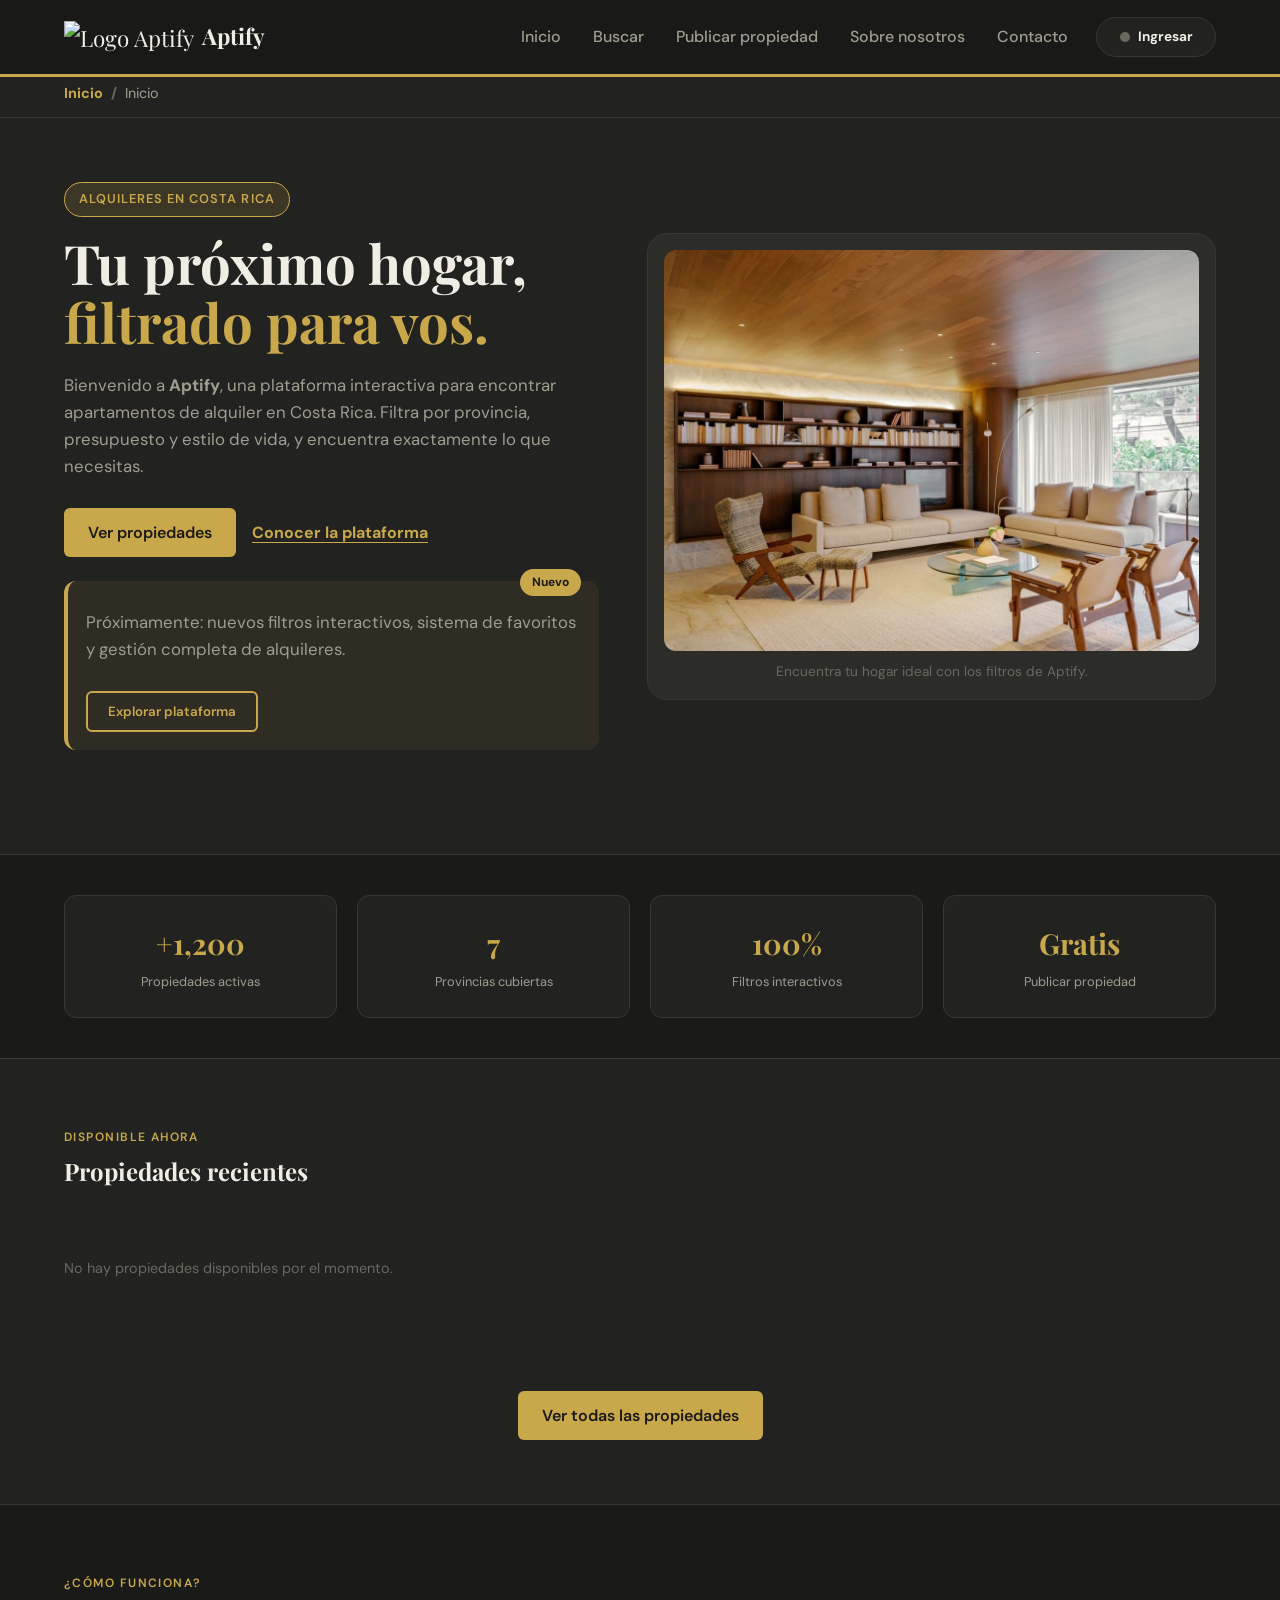
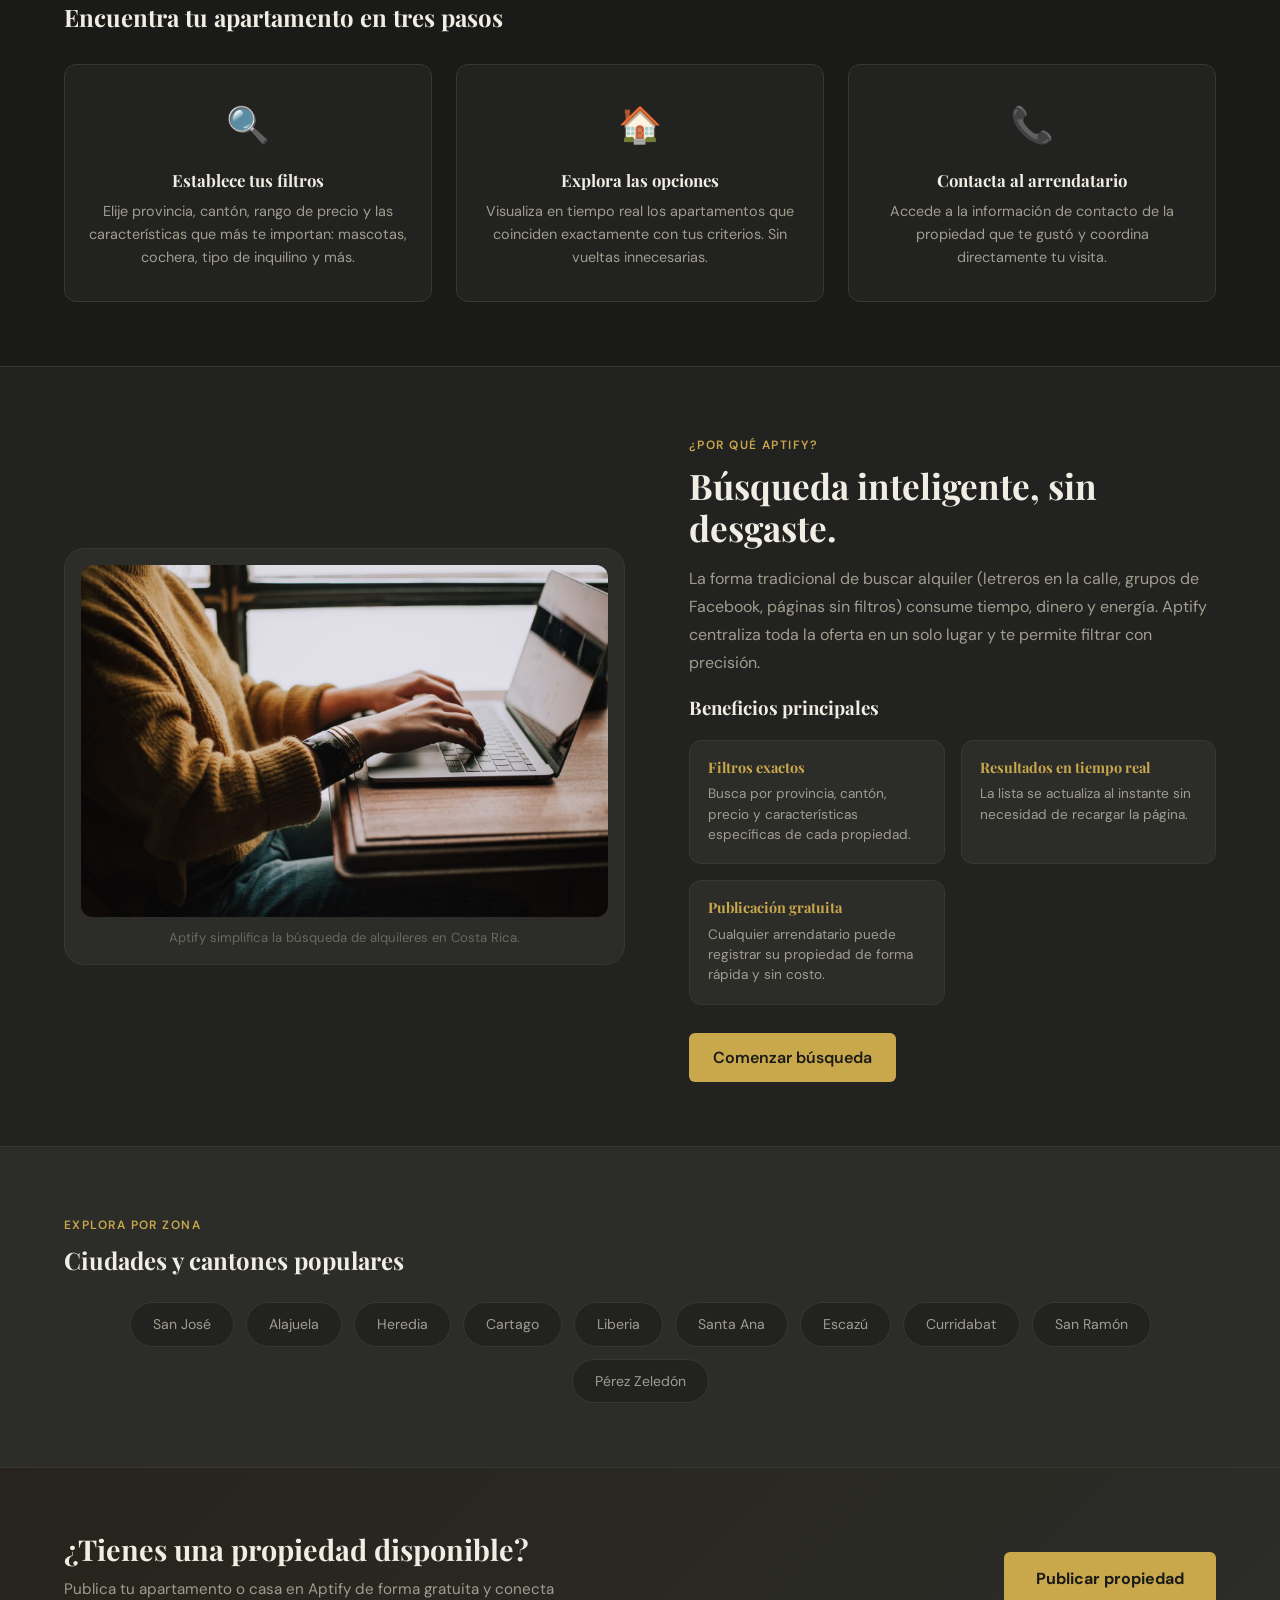
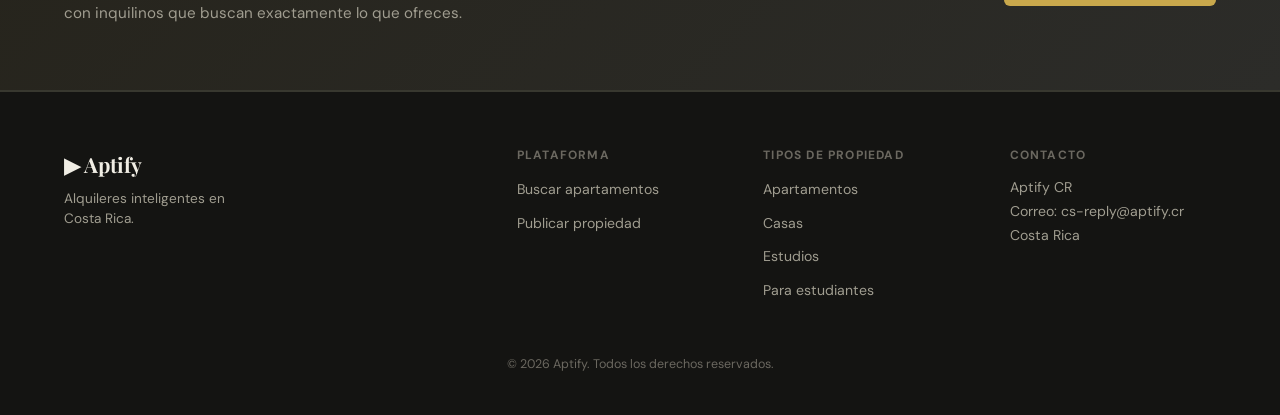
==== commit 19070da6: "feat: Arreglos entre el código" ====
--- a/index.html
+++ b/index.html
@@ -9,7 +9,7 @@
     <meta name="keywords" content="apartamentos, alquiler, Costa Rica, 
     vivienda, mascotas, cochera, familias, estudiantes">
     <meta name="author" content="Aptify">
-    <!-- CSS externo principal del sitio -->
+    <!-- CSS del sitio -->
     <link rel="stylesheet" href="css/base.css">
     <link rel="stylesheet" href="css/layout.css">
     <link rel="stylesheet" href="css/componentes.css">
@@ -21,16 +21,15 @@
 </head>
 <body>
 
-    <!-- Encabezado principal fijo del sitio -->
+    <!-- Encabezado del sitio -->
     <header class="site-header">
         <div class="container header-content">
             <p class="logo">
                 <img src="assets/images/aptify-logo.png" alt="Logo Aptify" class="logo-img">
                 <strong>Aptify</strong>
             </p>
-            <!-- Checkbox oculto para controlar el menú hamburguesa -->
             <input type="checkbox" id="menu-toggle" class="menu-toggle">
-            <!-- Botón visual del menú hamburguesa -->
+            <!-- Menú hamburguesa -->
             <label for="menu-toggle" class="menu-button">
                 <span></span>
                 <span></span>
@@ -66,10 +65,12 @@
                                             <label for="login-pass">Contraseña</label>
                                             <input type="password" id="login-pass" required placeholder="********">
                                         </div>
-                                        <button type="submit" class="btn-primary" style="width: 100%; margin-top: 8px;">Ingresar</button>
+                                        <button type="submit" class="btn-primary" style="width: 100%; 
+                                        margin-top: 8px;">Ingresar</button>
                                     </form>
                                     <p class="auth-switch" style="margin-top: 14px; font-size: 0.85rem; text-align: center;">
-                                        ¿Nuevo? <a href="#" id="link-to-register" style="color: var(--color-dorado); font-weight: bold;">Crear cuenta</a>
+                                        ¿Nuevo? <a href="#" id="link-to-register" style="color: var(--color-dorado); 
+                                        font-weight: bold;">Crear cuenta</a>
                                     </p>
                                 </div>
 
@@ -89,10 +90,12 @@
                                             <label for="reg-pass">Contraseña</label>
                                             <input type="password" id="reg-pass" required placeholder="Mínimo 8">
                                         </div>
-                                        <button type="submit" class="btn-gold" style="width: 100%; margin-top: 8px;">Registrarse</button>
+                                        <button type="submit" class="btn-gold" style="width: 100%; 
+                                        margin-top: 8px;">Registrarse</button>
                                     </form>
                                     <p class="auth-switch" style="margin-top: 14px; font-size: 0.85rem; text-align: center;">
-                                        ¿Ya tienes cuenta? <a href="#" id="link-to-login" style="color: var(--color-dorado); font-weight: bold;">Iniciar sesión</a>
+                                        ¿Ya tienes cuenta? <a href="#" id="link-to-login" style="color: var(--color-dorado); 
+                                        font-weight: bold;">Iniciar sesión</a>
                                     </p>
                                 </div>
 
@@ -103,7 +106,8 @@
                                         <p id="user-email-display">correo@ejemplo.com</p>
                                     </div>
                                     <div class="session-buttons">
-                                        <button id="btn-logout" class="btn-secondary" style="width: 100%; margin-top: 16px;">Cerrar Sesión</button>
+                                        <button id="btn-logout" class="btn-secondary" style="width: 100%; 
+                                        margin-top: 16px;">Cerrar Sesión</button>
                                     </div>
                                 </div>
 
@@ -123,10 +127,9 @@
         </div>
     </nav>
 
-    <!-- Contenido principal -->
     <main>
 
-        <!-- Sección hero con columnas flotantes -->
+        <!-- Sección hero -->
         <section id="hero" class="hero">
             <div class="container hero-content">
                 <div class="hero-text">
@@ -137,7 +140,6 @@
                         apartamentos de alquiler en Costa Rica. Filtra por provincia, presupuesto
                         y estilo de vida, y encuentra exactamente lo que necesitas.
                     </p>
-                    <!-- Jerarquía visual de acciones -->
                     <div class="hero-actions">
                         <a class="btn-primary" href="buscar.html">
                             Ver propiedades
@@ -146,7 +148,6 @@
                             Conocer la plataforma
                         </a>
                     </div>
-                    <!-- Caja informativa relativa con etiqueta absoluta -->
                     <div class="hero-info">
                         <span class="info-label">Nuevo</span>
                         <p>
@@ -158,9 +159,9 @@
                         </button>
                     </div>
                 </div>
-                <!-- Imagen representativa del hero -->
                 <figure class="hero-image">
-                    <img src="assets/images/hero-apartamentos.png" alt="Apartamento moderno de alquiler en Costa Rica">
+                    <img src="assets/images/hero-apartamentos.png" 
+                    alt="Apartamento moderno de alquiler en Costa Rica">
                     <figcaption>
                         Encuentra tu hogar ideal con los filtros de Aptify.
                     </figcaption>
@@ -169,7 +170,7 @@
             
         </section>
 
-        <!-- Estadísticas generales de la plataforma -->
+        <!-- Estadísticas generales -->
         <section class="stats-section">
             <div class="container stats-grid">
                 <div class="stat-card">
@@ -191,7 +192,7 @@
             </div>
         </section>
 
-        <!-- Propiedades recientes destacadas -->
+        <!-- Propiedades destacadas -->
         <section class="listings-section">
             <div class="container">
                 <span class="section-eyebrow">Disponible ahora</span>
@@ -209,7 +210,7 @@
             </div>
         </section>
 
-        <!-- Cómo funciona la plataforma -->
+        <!-- ¿Cómo funciona? -->
         <section id="como-funciona" class="how-section">
             <div class="container">
                 <span class="section-eyebrow">¿Cómo funciona?</span>
@@ -237,12 +238,12 @@
             </div>
         </section>
 
-        <!-- Por qué elegir Aptify -->
+        <!-- ¿Por qué Aptify? -->
         <section id="sobre-aptify" class="about-section">
             <div class="container about-content">
-                <!-- Imagen representativa -->
                 <figure class="about-image">
-                    <img src="assets/images/about-aptify.png" alt="Persona buscando apartamento desde su computadora">
+                    <img src="assets/images/about-aptify.png" 
+                    alt="Persona buscando apartamento desde su computadora">
                     <figcaption>
                         Aptify simplifica la búsqueda de alquileres en Costa Rica.
                     </figcaption>
@@ -296,7 +297,7 @@
             </div>
         </section>
 
-        <!-- Banner de llamada a acción: publicar propiedad -->
+        <!-- Banner CTA: publicar propiedad -->
         <section class="cta-banner">
             <div class="container cta-content">
                 <div class="cta-text">
--- a/css/base.css
+++ b/css/base.css
@@ -1,23 +1,23 @@
 /* =========================
-   Reset, variables de color y tipografía,
-   y utilidades generales del sitio.
+    Reset, variables de color y tipografía,
+    y utilidades generales del sitio.
    ========================= */
- 
+
 /* ── RESET ── */
- 
+
 /* Elimina márgenes y espacios automáticos del navegador */
 * {
     margin: 0;
     padding: 0;
     box-sizing: border-box;
 }
- 
+
 /* Configuración general del documento */
 html {
     font-size: 16px;
     scroll-behavior: smooth;
 }
- 
+
 /* Estilo general del sitio */
 body {
     font-family: 'DM Sans', Arial, Helvetica, sans-serif;
@@ -27,33 +27,32 @@
     /* Espacio para que el header fijo no tape el contenido */
     padding-top: 70px;
 }
- 
+
 /* Multimedia adaptable */
 img,
 video,
 iframe {
     max-width: 100%;
 }
- 
+
 /* Evita deformación y espacios inferiores en imágenes */
 img {
     height: auto;
     display: block;
 }
- 
+
 /* Enlaces sin subrayado */
 a {
     text-decoration: none;
 }
- 
+
 /* Viñetas dentro del bloque */
 ul {
     list-style-position: inside;
 }
- 
-/* ── VARIABLES DE COLOR Y TIPOGRAFÍA ──
-   Paleta principal del sitio */
- 
+
+/* ── VARIABLES DE COLOR Y TIPOGRAFÍA ── */
+
 :root {
     --color-fondo:        #1a1a18;
     --color-superficie:   #222220;
@@ -71,21 +70,21 @@
     --radio-lg:           20px;
     --radio-pill:         100px;
 }
- 
+
 /* ── UTILIDADES GENERALES ── */
- 
-/* Contenedor centrado reutilizable */
+
+/* Contenedor centrado */
 .container {
     width: min(90%, 1200px);
     margin: 0 auto;
 }
- 
+
 /* Separación general entre secciones */
 section,
 aside {
     padding: 64px 0;
 }
- 
+
 /* Estilo base para títulos */
 h1, h2, h3, h4, h5, h6 {
     color: var(--color-texto);
@@ -93,14 +92,14 @@
     font-family: var(--fuente-display);
     line-height: 1.2;
 }
- 
+
 /* Separación entre párrafos */
 p {
     margin-bottom: 15px;
     color: var(--color-texto-suave);
 }
- 
-/* Etiqueta superior de sección (eyebrow) */
+
+/* Etiqueta superior de sección */
 .section-eyebrow {
     display: inline-block;
     font-size: 0.75rem;
@@ -110,8 +109,8 @@
     color: var(--color-dorado);
     margin-bottom: 10px;
 }
- 
-/* Badge de sección (semana / módulo) */
+
+/* Badge de sección */
 .section-badge {
     display: inline-block;
     background-color: rgba(201, 168, 76, 0.12);
--- a/css/layout.css
+++ b/css/layout.css
@@ -1,6 +1,6 @@
 /* =========================
-   Header, navegación, breadcrumb y footer.
-   Elementos estructurales presentes en todas las páginas.
+    Header, navegación, breadcrumb y footer.
+    Elementos presentes en todas las páginas.
    ========================= */
 
 /* ── HEADER Y NAVEGACIÓN ── */
@@ -34,6 +34,18 @@
     white-space: nowrap;
     font-family: var(--fuente-display);
     color: var(--color-texto);
+    
+    /* Alinea la imagen y el texto horizontalmente en el centro */
+    display: flex;
+    align-items: center;
+    gap: 8px;
+}
+
+/* Controla las dimensiones de la imagen */
+.logo-img {
+    height: 32px;
+    width: auto;
+    object-fit: contain;
 }
 
 /* Checkbox oculto para abrir/cerrar menú */
@@ -223,7 +235,7 @@
 }
 
 /* =========================
-   USUARIO EN HEADER (DROPDOWN)
+    USUARIO EN HEADER
    ========================= */
 
 .header-session-area {
@@ -287,7 +299,7 @@
 }
 
 /* =========================
-   CONTENIDO DEL DROPDOWN
+    CONTENIDO DEL DROPDOWN
    ========================= */
 
 .session-dropdown-content {
--- a/css/componentes.css
+++ b/css/componentes.css
@@ -1,7 +1,7 @@
 /* =========================
-   Botones, etiquetas, tarjetas de propiedad,
-   estadísticas, aside y elementos reutilizables
-   que aparecen en más de una página.
+    Botones, etiquetas, tarjetas de propiedad,
+    estadísticas, aside y elementos reutilizables
+    que aparecen en las páginas.
    ========================= */
 
 /* ── BOTONES ── */
@@ -72,7 +72,7 @@
     color: var(--color-fondo);
 }
 
-/* Botón deshabilitado (para propiedades no disponibles) */
+/* Botón deshabilitado */
 .btn-card-disabled {
     pointer-events: none;
     opacity: 0.4;
@@ -237,7 +237,7 @@
     width: 100%;
     height: 200px;
     object-fit: cover;
-    /* Placeholder visual mientras no hay imagen */
+    /* Placeholder visual cuando no hay imagen */
     background: linear-gradient(135deg, var(--color-superficie-2) 0%, #333328 100%);
 }
 
@@ -451,7 +451,7 @@
     width: 100%;
 }
 
-/* Aplicamos el diseño horizontal ÚNICAMENTE cuando la rejilla está dentro de un carrusel */
+/* Aplica el diseño horizontal solo cuando la rejilla está dentro de un carrusel */
 .carousel-window .listings-grid {
     display: flex; 
     flex-direction: row;
@@ -460,7 +460,7 @@
     will-change: transform;
 }
 
-/* Asegura el tamaño de la tarjeta SOLO dentro del carrusel de inicio */
+/* Asegura el tamaño de la tarjeta solo dentro del carrusel */
 .carousel-window .property-card {
     flex: 0 0 calc(25% - 15px);
     min-width: 250px;
--- a/css/paginas.css
+++ b/css/paginas.css
@@ -1,12 +1,12 @@
 /* =========================
-   Estilos específicos de cada página:
-   index.html → hero, barra de búsqueda, cómo funciona, about, locations, cta-banner
-   buscar.html → hero, panel de filtros, área de resultados
-   acceso.html → formularios de login y registro
-   ========================= */
-
-/* =========================
-   INDEX – HERO
+    Estilos específicos de cada página:
+    index.html → hero, barra de búsqueda, cómo funciona, about, locations, cta-banner
+    buscar.html → hero, panel de filtros, área de resultados
+    publicar.html → formularios de login y registro
+   ========================= */
+
+/* =========================
+    INDEX – HERO
    ========================= */
 
 .hero {
@@ -124,7 +124,7 @@
 }
 
 /* =========================
-   INDEX – BARRA DE BÚSQUEDA
+    INDEX – BARRA DE BÚSQUEDA
    ========================= */
 
 /* Contenedor general de la barra */
@@ -198,7 +198,7 @@
 }
 
 /* =========================
-   INDEX – CÓMO FUNCIONA
+    INDEX – CÓMO FUNCIONA
    ========================= */
 
 .how-section {
@@ -244,7 +244,7 @@
 }
 
 /* =========================
-   INDEX – SOBRE APTIFY
+    INDEX – SOBRE APTIFY
    ========================= */
 
 .about-section {
@@ -335,7 +335,7 @@
 }
 
 /* =========================
-   INDEX – ZONAS POPULARES
+    INDEX – ZONAS POPULARES
    ========================= */
 
 .locations-section {
@@ -372,7 +372,7 @@
 }
 
 /* =========================
-   INDEX – BANNER CTA
+    INDEX – BANNER CTA
    ========================= */
 
 .cta-banner {
@@ -406,7 +406,7 @@
 }
 
 /* =========================
-   BUSCAR – HERO Y LAYOUT
+    BUSCAR – HERO Y LAYOUT
    ========================= */
 
 /* Hero de la página de búsqueda */
@@ -446,7 +446,7 @@
 }
 
 /* =========================
-   BUSCAR – PANEL DE FILTROS
+    BUSCAR – PANEL DE FILTROS
    ========================= */
 
 /* Contenedor del panel lateral de filtros */
@@ -553,7 +553,7 @@
 }
 
 /* =========================
-   BUSCAR – ÁREA DE RESULTADOS
+    BUSCAR – ÁREA DE RESULTADOS
    ========================= */
 
 /* Área derecha donde se muestran las tarjetas */
@@ -603,7 +603,7 @@
 }
 
 /* =========================
-   ACCESO – LOGIN Y REGISTRO
+    ACCESO – LOGIN Y REGISTRO
    ========================= */
 
 /* Sección que ocupa toda la altura visible */
@@ -706,7 +706,7 @@
 }
 
 /* =========================
-   SECCIÓN DE PUBLICAR PROPIEDAD
+    SECCIÓN DE PUBLICAR PROPIEDAD
    ========================= */
 
 .publish-section {
--- a/css/responsive.css
+++ b/css/responsive.css
@@ -1,11 +1,6 @@
 /* =========================
-   Media queries para tablet y móvil.
-   Agrupa todos los ajustes responsivos del sitio.
-   ========================= */
-
-/* =========================
-   TABLET
-   Pantallas medianas (max-width: 900px)
+    TABLET
+    Pantallas medianas (max-width: 900px)
    ========================= */
 
 @media (max-width: 900px) {
@@ -75,8 +70,8 @@
 }
 
 /* =========================
-   MÓVIL
-   Pantallas pequeñas (max-width: 700px)
+    MÓVIL
+    Pantallas pequeñas (max-width: 700px)
    ========================= */
 
 @media (max-width: 700px) {
@@ -197,8 +192,8 @@
 }
 
 /* =========================
-   MÓVIL PEQUEÑO
-   Teléfonos angostos (max-width: 420px)
+    MÓVIL PEQUEÑO
+    Teléfonos angostos (max-width: 420px)
    ========================= */
 
 @media (max-width: 480px) {
@@ -218,46 +213,47 @@
         text-align: center;
     }
 
-    /* Forzamos a que la ventana del carrusel no genere desbordamientos raros */
     .carousel-window {
-        width: 100%;
-        overflow: hidden;
-    }
-
-    /* Cada tarjeta en el carrusel ocupará exactamente la totalidad del ancho móvil */
+        width: 100% !important;
+        overflow: hidden !important;
+    }
+
     .carousel-window .property-card {
-        flex: 0 0 100% !important; /* El !important asegura romper el calc(25%) de escritorio */
-        max-width: 100%;
-        min-width: 0; /* Evita que anchos mínimos previos fuercen a la tarjeta a expandirse */
-    }
-
-    /* Ajustamos el contenedor del carrusel para evitar espacios muertos */
+        flex: 0 0 100% !important;
+        max-width: 100% !important;
+        min-width: 100% !important;
+        
+        padding-right: 10px;
+        padding-left: 10px;
+        
+        box-sizing: border-box !important;
+    }
+
     .carousel-window .listings-grid {
-        gap: 0px; /* Al ser individuales, removemos el gap para que el script calcule exacto */
+        display: flex !important;
+        flex-direction: row !important;
+        gap: 0px !important;
+        transition: transform 0.5s ease-in-out;
     }
     
-    /* Permitir scroll vertical en el menú desplegable cuando esté activo */
     .main-nav {
-        /* Restamos la altura estimada del header fijo para que encaje perfecto */
         max-height: calc(100vh - 70px); 
-        overflow-y: auto; /* Activa el scroll si el contenido se desborda */
-        -webkit-overflow-scrolling: touch; /* Suaviza el desplazamiento en celulares */
-    }
-
-    /* Asegurar que el contenedor específico del formulario de sesión no bloquee el flujo */
+        overflow-y: auto;
+        -webkit-overflow-scrolling: touch;
+    }
+
     .session-sidebar,
     .session-form {
-        max-height: none; /* Eliminamos cualquier restricción de altura previa */
-        overflow: visible; /* Dejamos que el contenedor crezca para que .main-nav controle el scroll */
-    }
-
-    /* Reducir ligeramente los espaciados internos en móvil para ganar valioso espacio vertical */
+        max-height: none;
+        overflow: visible;
+    }
+
     .main-nav ul {
-        gap: 8px !important; /* Reduce la separación entre elementos del menú */
+        gap: 8px !important;
         padding: 15px 0;
     }
 
     .session-form .form-group {
-        margin-bottom: 8px !important; /* Reduce el espacio entre campos (input/label) */
+        margin-bottom: 8px !important;
     }
 }
